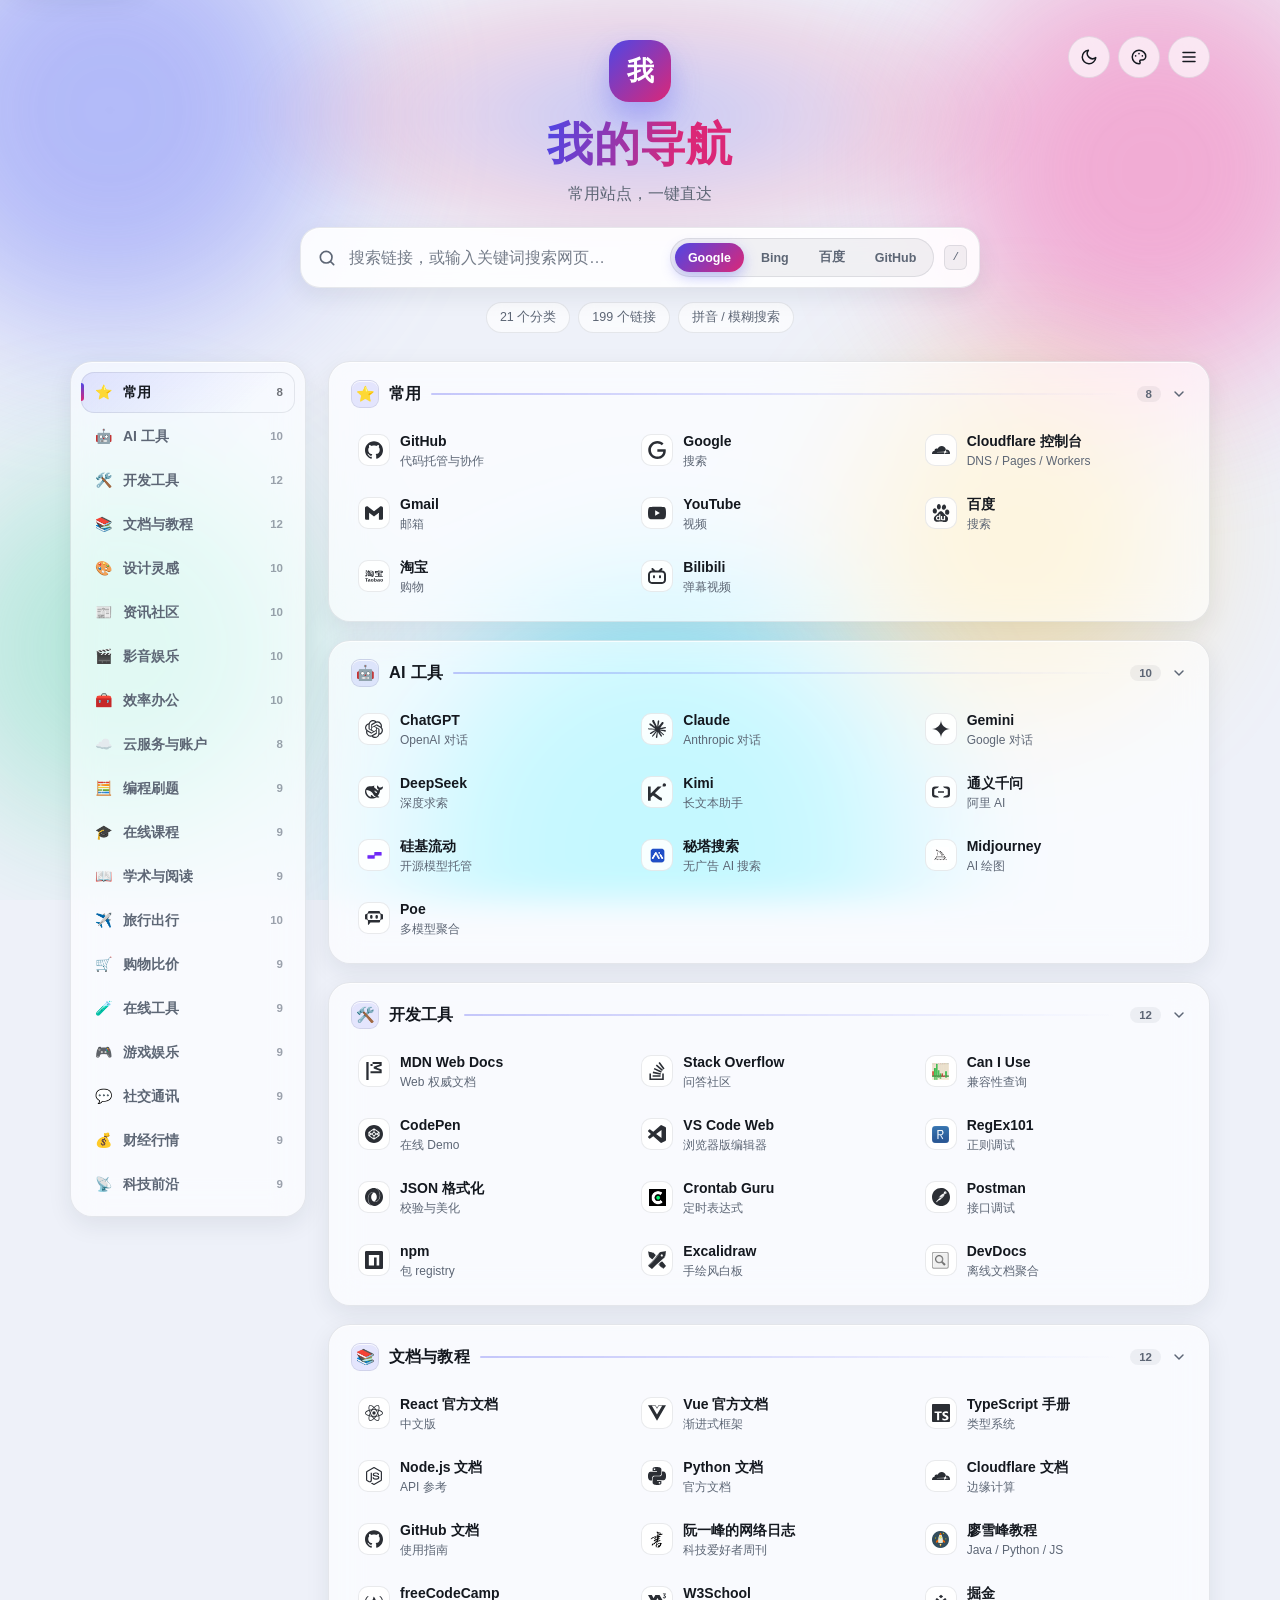
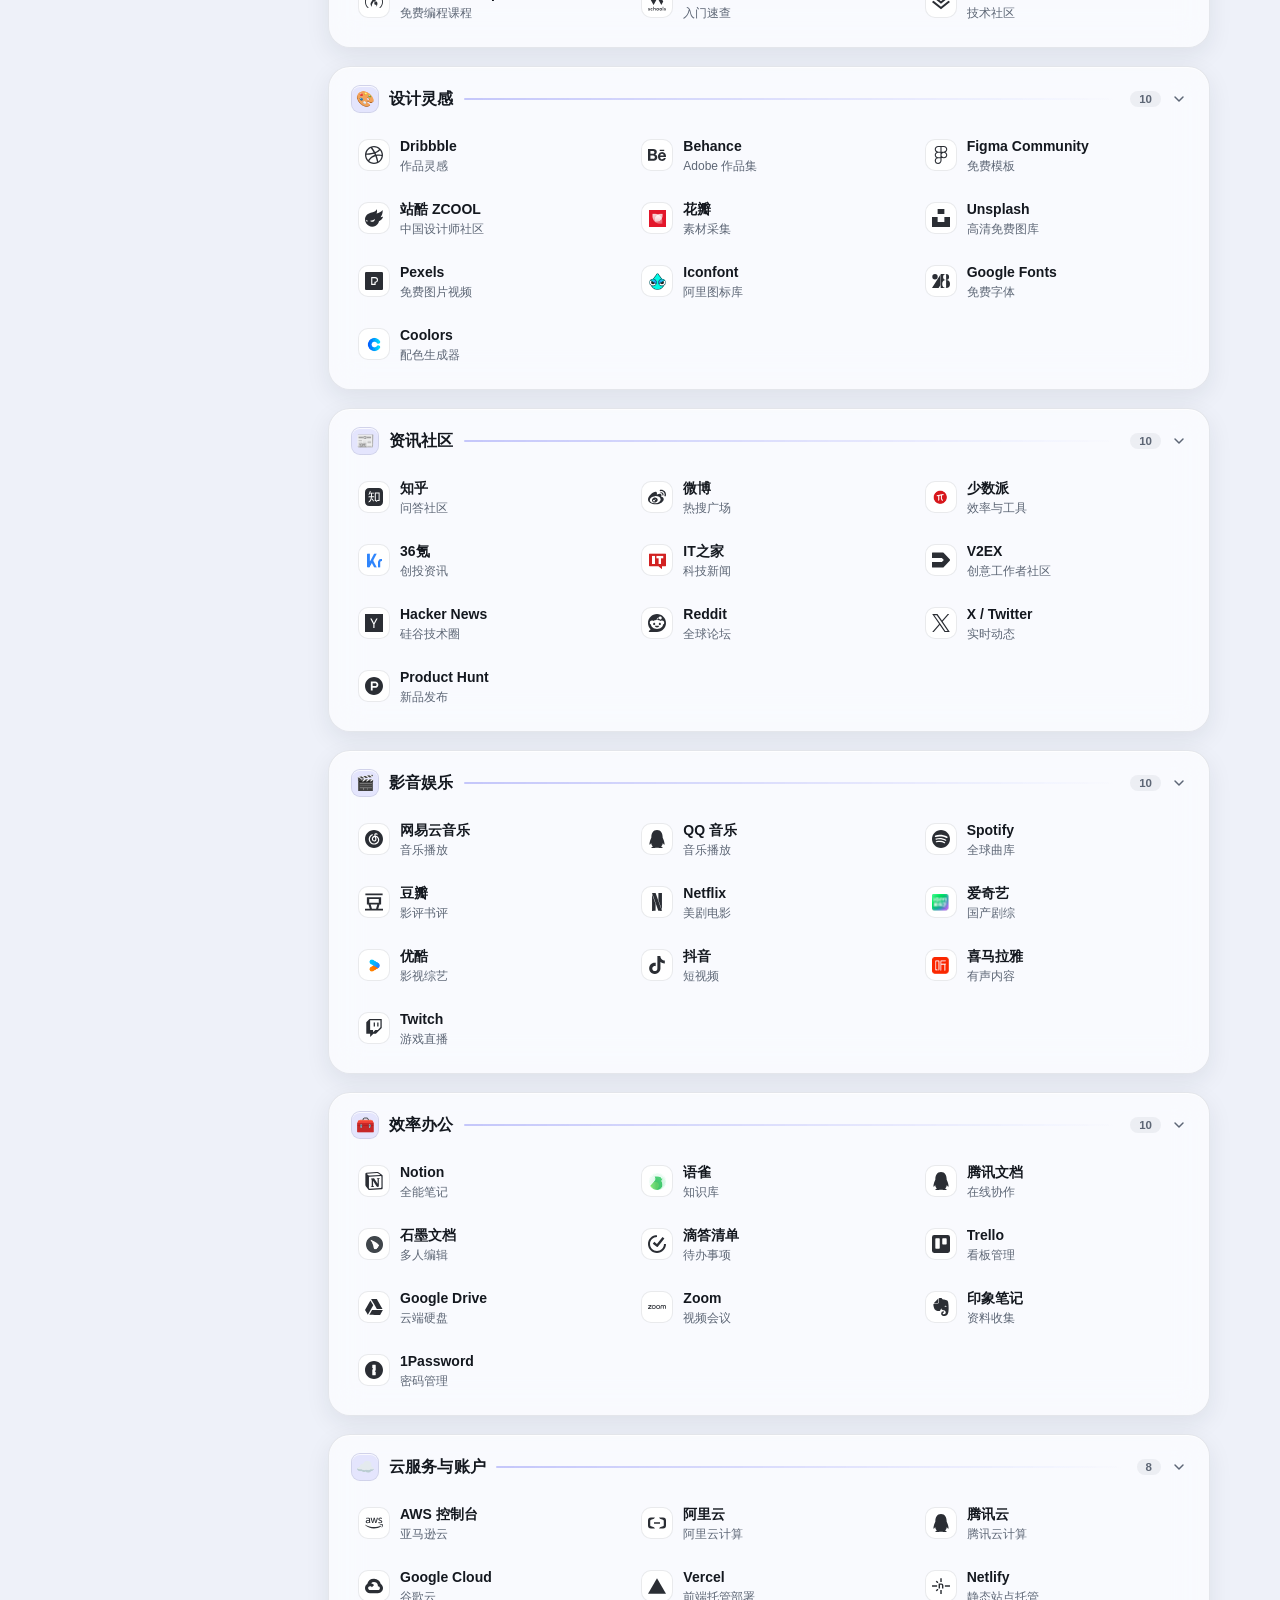
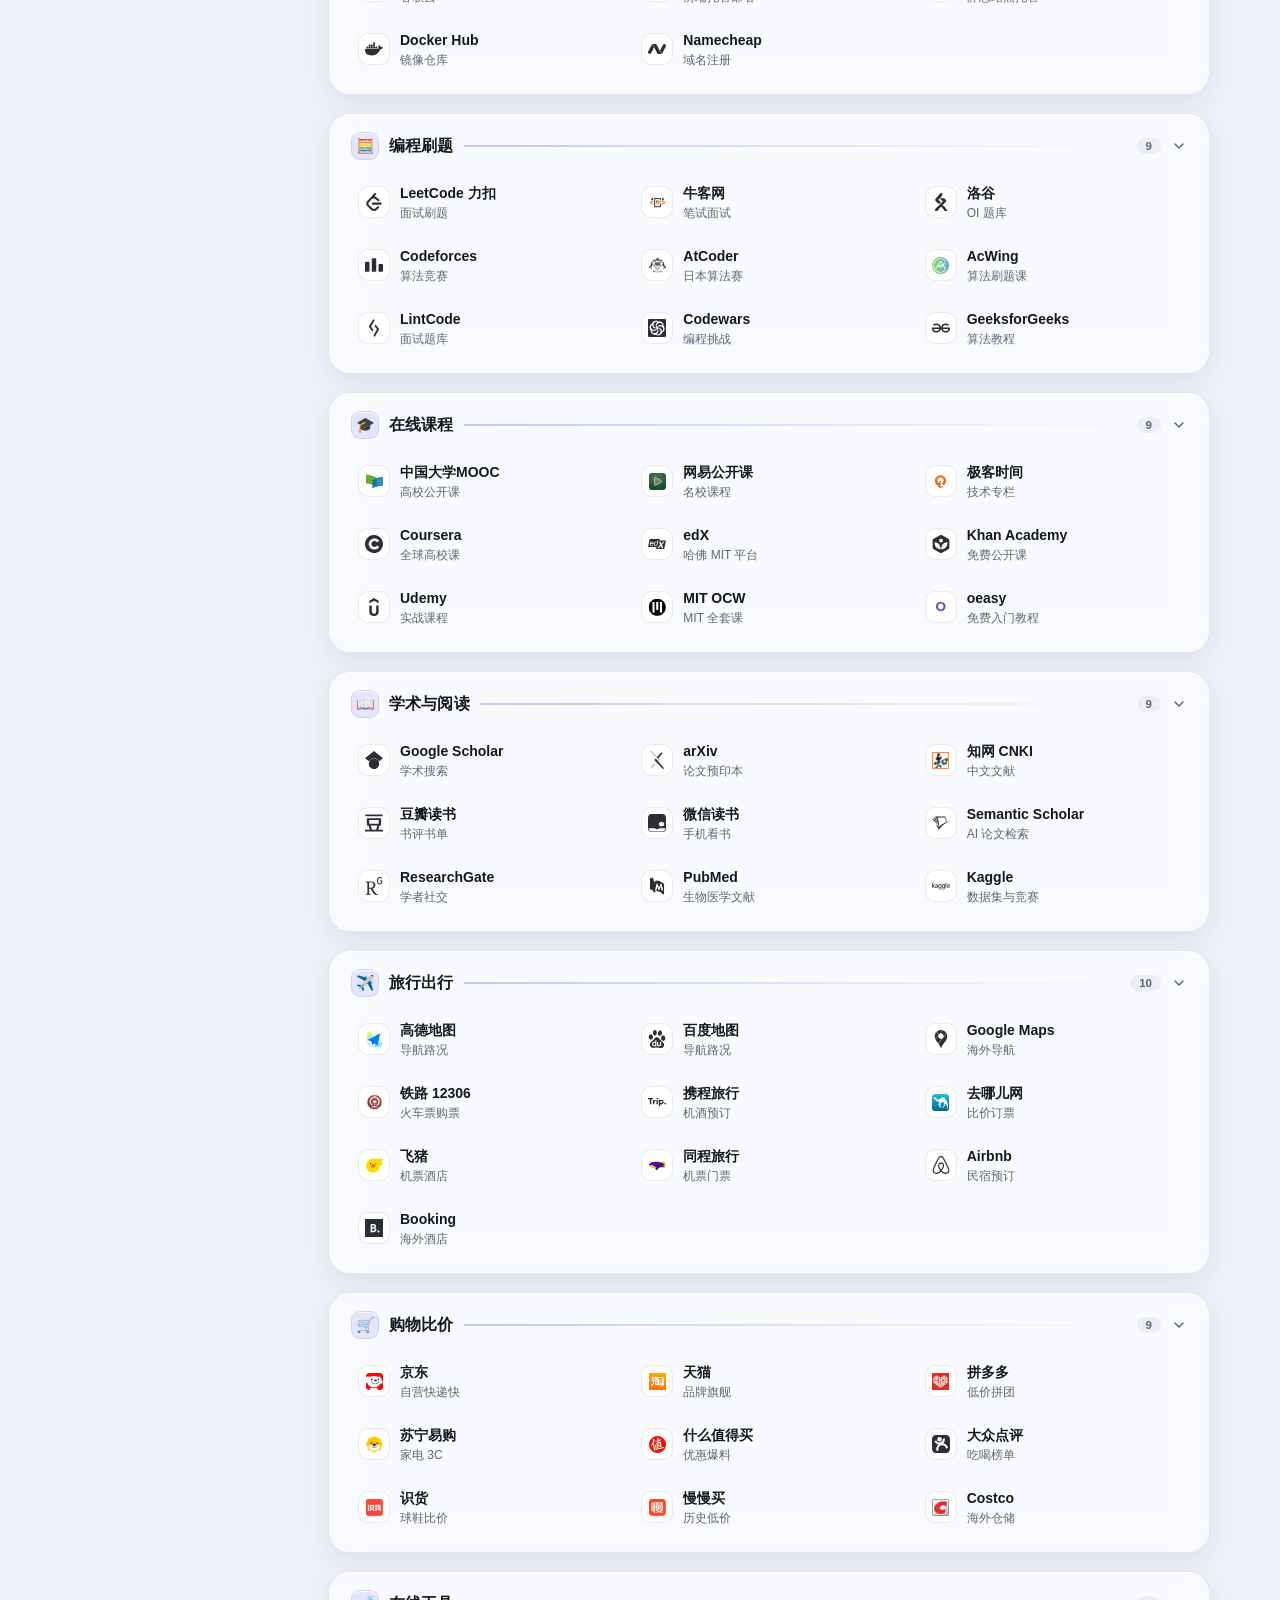
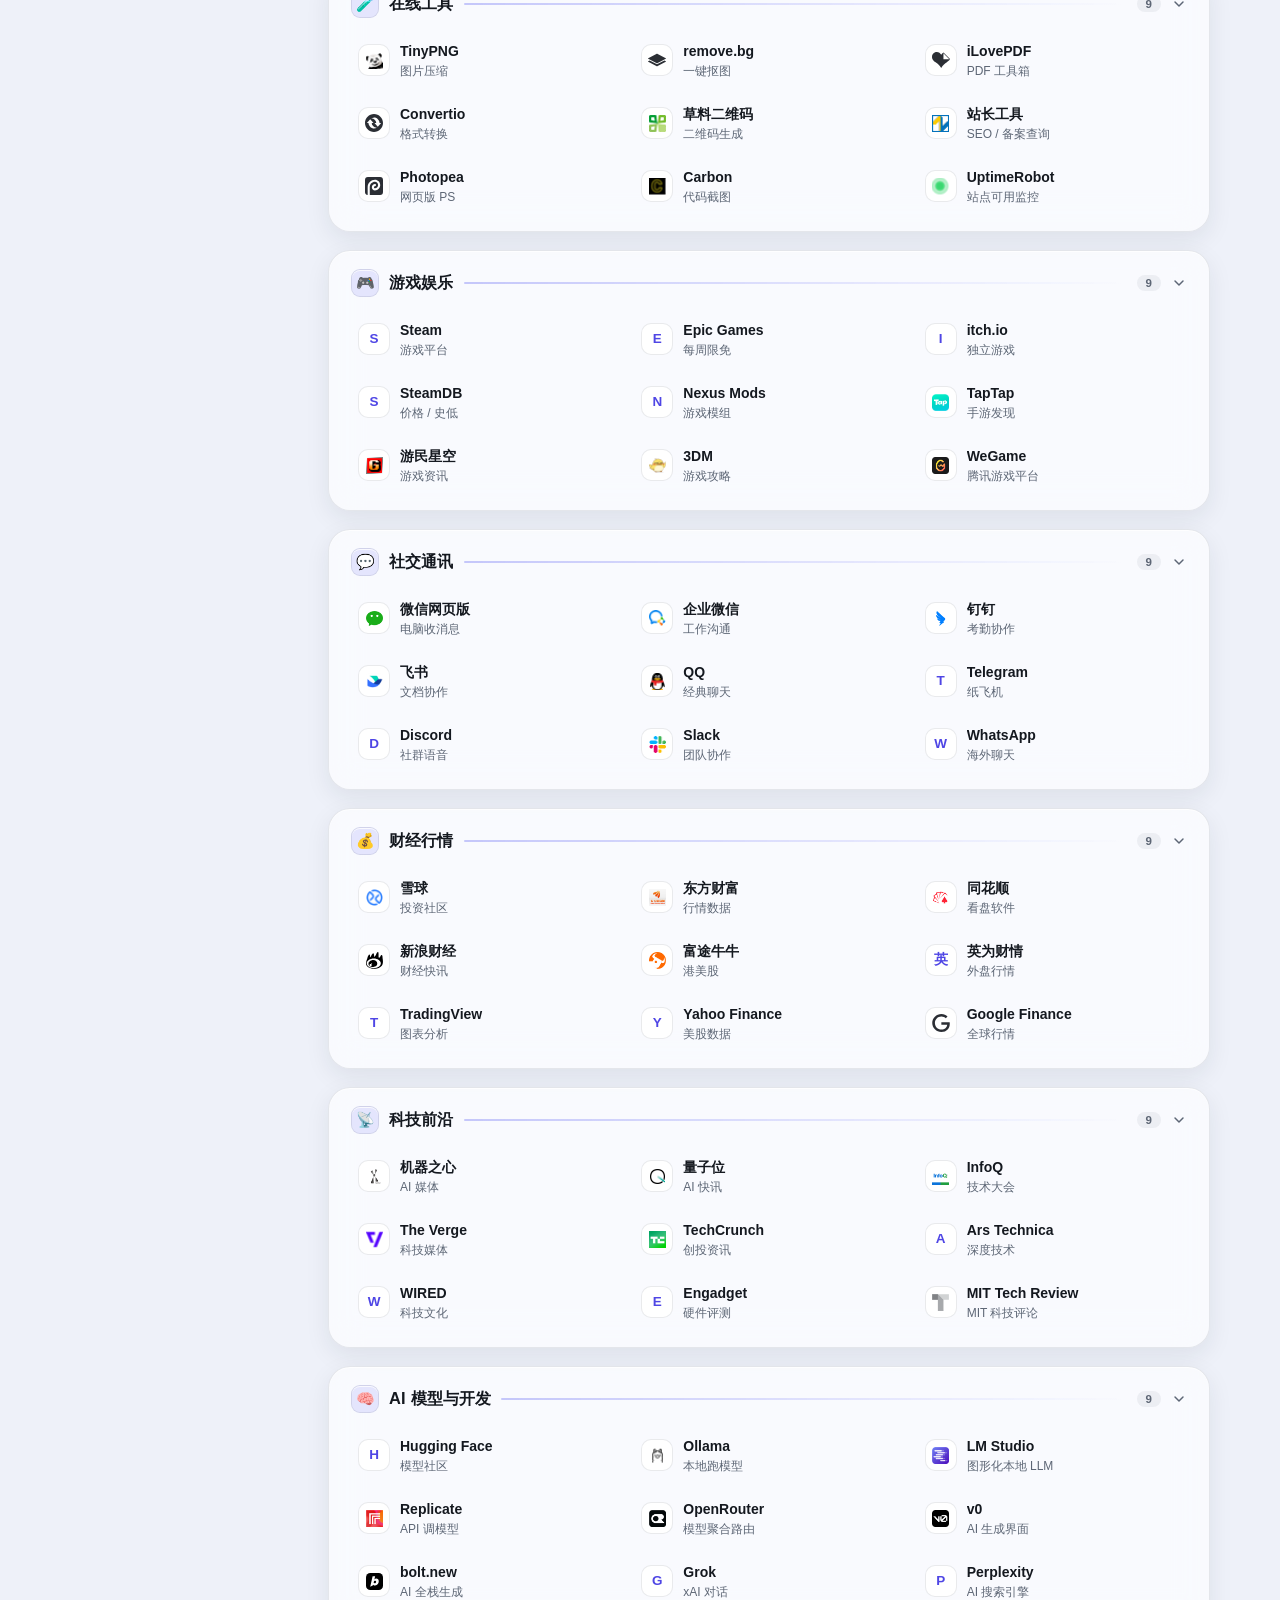
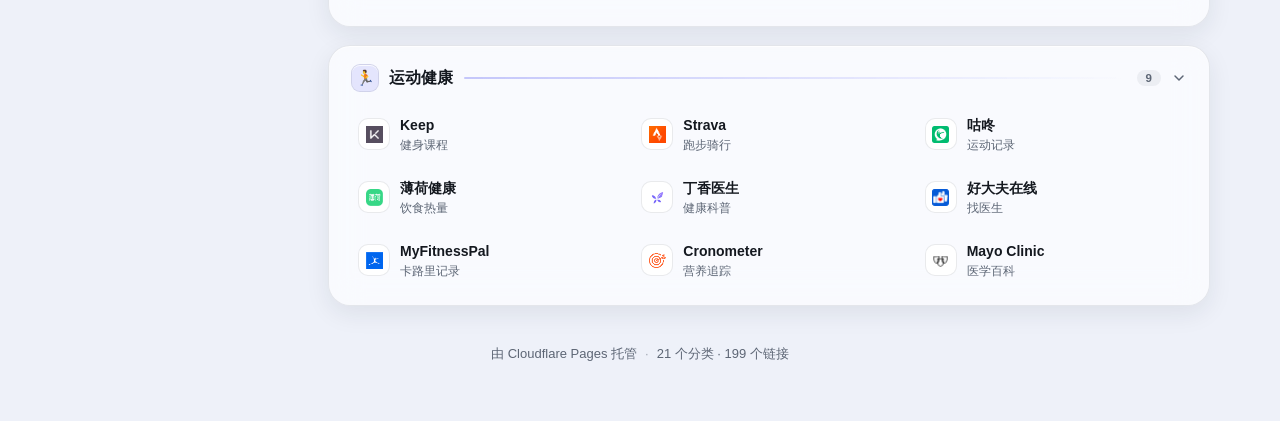
==== index.html @ 3b08b844 "初始版本：个人导航站（纯静态 · Cloudflare Pages 零构建） - 界面：Hero + 吸附侧边栏 + 毛玻璃面板；深浅色 + 5 套配色；网格/列表双视图 - 搜索：拼音首字母 / 模" ====
<!DOCTYPE html>
<html lang="zh-CN">
<head>
  <meta charset="UTF-8">
  <meta name="viewport" content="width=device-width, initial-scale=1">
  <title>我的导航</title>
  <meta name="description" content="个人导航站">
  <meta name="theme-color" content="#0b1020" media="(prefers-color-scheme: dark)">
  <meta name="theme-color" content="#f6f8fc" media="(prefers-color-scheme: light)">
  <meta property="og:type" content="website">
  <meta property="og:title" content="我的导航">
  <meta property="og:description" content="个人导航站 · 常用站点一键直达">
  <link rel="icon" href="data:image/svg+xml,%3Csvg xmlns='http://www.w3.org/2000/svg' viewBox='0 0 64 64'%3E%3Cdefs%3E%3ClinearGradient id='g' x1='0' y1='0' x2='1' y2='1'%3E%3Cstop offset='0' stop-color='%236366f1'/%3E%3Cstop offset='1' stop-color='%23db2777'/%3E%3C/linearGradient%3E%3C/defs%3E%3Crect width='64' height='64' rx='16' fill='url(%23g)'/%3E%3Cpath d='M19 45V19h7l12 16V19h7v26h-7L26 29v16z' fill='%23ffffff'/%3E%3C/svg%3E">
  <!-- PWA：可安装到桌面 / 主屏，离线也能打开 -->
  <link rel="manifest" href="manifest.webmanifest">
  <link rel="apple-touch-icon" href="apple-touch-icon.png">
  <meta name="apple-mobile-web-app-capable" content="yes">
  <meta name="apple-mobile-web-app-title" content="导航">
  <meta name="apple-mobile-web-app-status-bar-style" content="black-translucent">
  <link rel="stylesheet" href="styles.css">
  <script>
    /* 必须在 data.js 之前注册：捕获配置文件的语法 / 运行时错误，避免白屏 */
    window.__CONFIG_ERROR__ = null;
    window.addEventListener(
      "error",
      function (e) {
        try {
          if (window.__APP_READY__ || !e || !e.message) return;
          var target = e.target || {};
          var src = target.src || e.filename || "";
          /* app.js 自己的问题由内部 try/catch 展示；这里只抓配置脚本 */
          if (!/\.js(\?|#|$)/.test(src) || /app\.js/.test(src)) return;
          window.__CONFIG_ERROR__ = {
            file: String(src).split("/").pop(),
            message: e.message || "未知错误",
            line: e.lineno || 0,
            col: e.colno || 0,
          };
        } catch (err) {}
      },
      true
    );
  </script>
</head>
<body>
  <a class="skip-link" href="#content">跳到主要内容</a>
  <div class="blobs" aria-hidden="true">
    <span class="blob blob-1"></span>
    <span class="blob blob-2"></span>
    <span class="blob blob-3"></span>
    <span class="blob blob-4"></span>
    <span class="blob blob-5"></span>
  </div>

  <div class="page">
    <!-- ─────────── Hero ─────────── -->
    <header class="hero">
      <div class="hero-tools">
        <button id="theme-toggle" class="icon-btn" type="button" aria-label="切换深浅色主题" title="切换主题"></button>
        <button id="palette-toggle" class="icon-btn" type="button" aria-label="选择配色" title="配色主题" aria-expanded="false" aria-controls="palette-pop"></button>
        <button id="view-toggle" class="icon-btn" type="button" aria-label="切换网格 / 列表视图" title="切换视图"></button>
        <div class="palette-pop" id="palette-pop" role="group" aria-label="配色选择" hidden></div>
      </div>

      <div class="hero-inner">
        <span class="brand-mark" id="brand-mark">导</span>
        <h1 id="site-name">我的导航</h1>
        <p class="subtitle" id="site-subtitle"></p>

        <div class="search-wrap">
          <form id="search-form" class="search-box" autocomplete="off">
            <svg class="search-icon" viewBox="0 0 24 24" width="20" height="20" aria-hidden="true">
              <circle cx="11" cy="11" r="7" fill="none" stroke="currentColor" stroke-width="2"></circle>
              <path d="M20 20l-3.5-3.5" fill="none" stroke="currentColor" stroke-width="2" stroke-linecap="round"></path>
            </svg>

            <input id="search-input" class="search-input" type="search" placeholder="搜索链接，或输入关键词搜索网页…" aria-label="搜索" role="combobox" aria-expanded="false" aria-controls="suggestions">

            <div class="engines" id="engines" role="tablist" aria-label="搜索引擎"></div>

            <kbd class="kbd" title="按 / 或 Ctrl K 聚焦搜索">/</kbd>
          </form>

          <div class="suggestions" id="suggestions" role="listbox" aria-label="搜索建议" hidden></div>
        </div>

        <p class="search-hint" id="search-hint" role="status" aria-live="polite" hidden></p>

        <div class="stats" id="hero-stats"></div>
      </div>
    </header>

    <!-- ─────────── 主体：侧边栏 + 内容 ─────────── -->
    <div class="layout">
      <aside class="sidebar">
        <nav class="side-nav" id="side-nav" aria-label="分类导航"></nav>
      </aside>

      <main class="content" id="content" tabindex="-1">
        <section class="panel panel-recent" id="panel-recent" hidden>
          <div class="panel-head panel-head-static">
            <span class="cat-emoji">⏱</span>
            <span class="panel-title">常用站点</span>
            <span class="count" id="recent-count">0</span>
            <span class="rule" aria-hidden="true"></span>
          </div>
          <div class="panel-body">
            <div class="link-grid" id="recent-grid"></div>
          </div>
        </section>

        <!-- 分类面板由 app.js 按 data.js 渲染 -->

        <p class="empty" id="empty" hidden></p>
      </main>
    </div>

    <footer class="site-footer">
      <span id="footer-text"></span>
      <span class="dot" aria-hidden="true">·</span>
      <span id="stats"></span>
    </footer>
  </div>

  <button id="to-top" class="to-top" type="button" aria-label="回到顶部" title="回到顶部" hidden>
    <svg viewBox="0 0 24 24" width="18" height="18" fill="none" stroke="currentColor" stroke-width="2.2" stroke-linecap="round" stroke-linejoin="round" aria-hidden="true"><path d="M12 19V5M5 12l7-7 7 7"/></svg>
  </button>

  <script src="data.js"></script>
  <script src="icons.js"></script>
  <script src="icons-img.js"></script>
  <script src="app.js"></script>
</body>
</html>
---- styles.css ----
/* ─────────────── 主题变量 ─────────────── */

:root {
  --bg: #eef1f9;
  --text: #14181f;
  --muted: #5d6675;
  --glass: rgba(255, 255, 255, 0.66);
  --glass-strong: rgba(255, 255, 255, 0.88);
  --border: rgba(20, 27, 45, 0.09);
  --hover: rgba(20, 27, 45, 0.055);
  --chip: rgba(99, 102, 241, 0.14);
  --ring: rgba(99, 102, 241, 0.35);
  --accent: #4f46e5;
  --accent-2: #db2777;
  --shadow: 0 8px 24px rgba(24, 32, 56, 0.08);
  --shadow-hover: 0 16px 36px rgba(24, 32, 56, 0.14);
  --inset-hi: rgba(255, 255, 255, 0.75);
  --blob-opacity: 0.55;
}

html[data-theme="dark"] {
  --bg: #0a0c12;
  --text: #e9edf5;
  --muted: #99a3b3;
  --glass: rgba(24, 28, 38, 0.62);
  --glass-strong: rgba(26, 30, 41, 0.88);
  --border: rgba(255, 255, 255, 0.1);
  --hover: rgba(255, 255, 255, 0.07);
  --chip: rgba(129, 140, 248, 0.22);
  --ring: rgba(129, 140, 248, 0.45);
  --accent: #818cf8;
  --accent-2: #f472b6;
  --shadow: 0 10px 30px rgba(0, 0, 0, 0.45);
  --shadow-hover: 0 18px 42px rgba(0, 0, 0, 0.6);
  --inset-hi: rgba(255, 255, 255, 0.07);
  --blob-opacity: 0.34;
}

/* ─────────────── 配色主题（data-accent） ───────────────
   5 套主色，浅色 / 深色各写一组：
   选择器权重 html[data-accent][data-theme]（0,2,1）高过 html[data-theme]（0,1,1），
   所以深色套必须成对出现，否则会被上面的浅色配色盖掉。 */

html[data-accent="indigo"] {
  --accent: #4f46e5;
  --accent-2: #db2777;
  --chip: rgba(99, 102, 241, 0.14);
  --ring: rgba(99, 102, 241, 0.35);
}
html[data-accent="indigo"][data-theme="dark"] {
  --accent: #818cf8;
  --accent-2: #f472b6;
  --chip: rgba(129, 140, 248, 0.22);
  --ring: rgba(129, 140, 248, 0.45);
}

html[data-accent="emerald"] {
  --accent: #059669;
  --accent-2: #0891b2;
  --chip: rgba(5, 150, 105, 0.14);
  --ring: rgba(5, 150, 105, 0.35);
}
html[data-accent="emerald"][data-theme="dark"] {
  --accent: #34d399;
  --accent-2: #22d3ee;
  --chip: rgba(52, 211, 153, 0.22);
  --ring: rgba(52, 211, 153, 0.45);
}

html[data-accent="amber"] {
  --accent: #d97706;
  --accent-2: #dc2626;
  --chip: rgba(217, 119, 6, 0.15);
  --ring: rgba(217, 119, 6, 0.35);
}
html[data-accent="amber"][data-theme="dark"] {
  --accent: #fbbf24;
  --accent-2: #fb7185;
  --chip: rgba(251, 191, 36, 0.22);
  --ring: rgba(251, 191, 36, 0.45);
}

html[data-accent="rose"] {
  --accent: #e11d48;
  --accent-2: #f97316;
  --chip: rgba(225, 29, 72, 0.13);
  --ring: rgba(225, 29, 72, 0.35);
}
html[data-accent="rose"][data-theme="dark"] {
  --accent: #fb7185;
  --accent-2: #fdba74;
  --chip: rgba(251, 113, 133, 0.22);
  --ring: rgba(251, 113, 133, 0.45);
}

html[data-accent="sky"] {
  --accent: #0284c7;
  --accent-2: #6366f1;
  --chip: rgba(2, 132, 199, 0.14);
  --ring: rgba(2, 132, 199, 0.35);
}
html[data-accent="sky"][data-theme="dark"] {
  --accent: #38bdf8;
  --accent-2: #a5b4fc;
  --chip: rgba(56, 189, 248, 0.22);
  --ring: rgba(56, 189, 248, 0.45);
}

/* ─────────────── 基础 ─────────────── */

* {
  box-sizing: border-box;
}

[hidden] {
  display: none !important;
}

html,
body {
  min-height: 100%;
}

body {
  margin: 0;
  background: var(--bg);
  color: var(--text);
  font-family: -apple-system, BlinkMacSystemFont, "Segoe UI", "PingFang SC",
    "Hiragino Sans GB", "Microsoft YaHei", sans-serif;
  line-height: 1.5;
  -webkit-font-smoothing: antialiased;
}

.blobs {
  position: fixed;
  inset: 0;
  overflow: hidden;
  z-index: -1;
  pointer-events: none;
}

.blob {
  position: absolute;
  border-radius: 50%;
  filter: blur(76px);
  opacity: var(--blob-opacity);
  animation: float 26s ease-in-out infinite;
  will-change: transform;
}

.blob-1 {
  width: 440px;
  height: 440px;
  left: -110px;
  top: -110px;
  background: #818cf8;
}

.blob-2 {
  width: 420px;
  height: 420px;
  right: -80px;
  top: -40px;
  background: #f472b6;
  animation-delay: -7s;
}

.blob-3 {
  width: 500px;
  height: 500px;
  left: 32%;
  bottom: -200px;
  background: #22d3ee;
  animation-delay: -13s;
}

.blob-4 {
  width: 320px;
  height: 320px;
  right: 8%;
  top: 42%;
  background: #fbbf24;
  opacity: calc(var(--blob-opacity) * 0.6);
  animation-delay: -18s;
}

.blob-5 {
  width: 360px;
  height: 360px;
  left: -60px;
  bottom: 8%;
  background: #34d399;
  opacity: calc(var(--blob-opacity) * 0.55);
  animation-delay: -22s;
}

@keyframes float {
  0%,
  100% {
    transform: translate3d(0, 0, 0) scale(1);
  }
  33% {
    transform: translate3d(48px, -36px, 0) scale(1.09);
  }
  66% {
    transform: translate3d(-36px, 30px, 0) scale(0.94);
  }
}

.page {
  max-width: 1180px;
  margin: 0 auto;
  padding: 36px 20px 58px;
}

/* ─────────────── Hero ─────────────── */

.hero {
  position: relative;
  padding: 4px 0 6px;
  margin-bottom: 22px;
}

.hero::before {
  content: "";
  position: absolute;
  left: 50%;
  top: -70px;
  transform: translateX(-50%);
  width: min(780px, 92%);
  height: 300px;
  background: radial-gradient(
    ellipse at center,
    rgba(99, 102, 241, 0.28),
    rgba(219, 39, 119, 0.12) 45%,
    transparent 72%
  );
  filter: blur(14px);
  z-index: -1;
  pointer-events: none;
}

/* 右上角工具组：深浅色 / 配色 / 视图 */
.hero-tools {
  position: absolute;
  top: 0;
  right: 0;
  z-index: 3;
  display: flex;
  align-items: center;
  gap: 8px;
}

/* 配色选择弹层 */
.palette-pop {
  position: absolute;
  top: 50px;
  right: 0;
  display: flex;
  gap: 9px;
  padding: 11px 13px;
  border-radius: 15px;
  border: 1px solid var(--border);
  background: var(--glass-strong);
  backdrop-filter: blur(16px);
  -webkit-backdrop-filter: blur(16px);
  box-shadow: var(--shadow-hover);
}

.swatch {
  width: 26px;
  height: 26px;
  padding: 0;
  border-radius: 50%;
  border: 2px solid transparent;
  cursor: pointer;
  transition: transform 0.15s ease, box-shadow 0.15s ease;
}

.swatch:hover {
  transform: scale(1.14);
}

.swatch:focus-visible {
  outline: none;
  box-shadow: 0 0 0 3px var(--ring);
}

.swatch.is-active {
  border-color: var(--text);
  transform: scale(1.12);
}

.hero-inner {
  display: flex;
  flex-direction: column;
  align-items: center;
  text-align: center;
  gap: 10px;
}

.brand-mark {
  width: 62px;
  height: 62px;
  display: grid;
  place-items: center;
  border-radius: 20px;
  background: linear-gradient(135deg, var(--accent), var(--accent-2));
  color: #fff;
  font-size: 1.7rem;
  font-weight: 700;
  box-shadow: 0 14px 30px rgba(99, 102, 241, 0.42);
}

#site-name {
  margin: 6px 0 0;
  font-size: clamp(2.1rem, 5vw, 2.85rem);
  font-weight: 800;
  letter-spacing: 0.01em;
  line-height: 1.2;
  background: linear-gradient(100deg, var(--accent), var(--accent-2) 72%);
  -webkit-background-clip: text;
  background-clip: text;
  color: transparent;
}

.subtitle {
  margin: -2px 0 12px;
  color: var(--muted);
  font-size: 1.02rem;
}

.icon-btn {
  width: 42px;
  height: 42px;
  display: grid;
  place-items: center;
  border-radius: 50%;
  border: 1px solid var(--border);
  background: var(--glass);
  backdrop-filter: blur(14px);
  -webkit-backdrop-filter: blur(14px);
  color: var(--text);
  cursor: pointer;
  transition: transform 0.16s ease, box-shadow 0.16s ease;
}

.icon-btn:hover {
  transform: translateY(-2px) rotate(-12deg);
  box-shadow: var(--shadow);
}

.icon-btn:focus-visible {
  outline: none;
  box-shadow: 0 0 0 3px var(--ring);
}

/* ─────────────── 搜索框 ─────────────── */

.search-wrap {
  position: relative;
  z-index: 30;
  width: min(680px, 100%);
}

.search-box {
  width: 100%;
  display: flex;
  align-items: center;
  gap: 10px;
  padding: 10px 12px 10px 16px;
  border-radius: 20px;
  background: var(--glass-strong);
  backdrop-filter: blur(18px) saturate(160%);
  -webkit-backdrop-filter: blur(18px) saturate(160%);
  border: 1px solid var(--border);
  box-shadow: var(--shadow), inset 0 1px 0 var(--inset-hi);
  transition: box-shadow 0.18s ease, border-color 0.18s ease, transform 0.18s ease;
}

.search-box:focus-within {
  border-color: transparent;
  box-shadow: 0 0 0 3px var(--ring), var(--shadow-hover), inset 0 1px 0 var(--inset-hi);
  transform: translateY(-1px);
}

.search-icon {
  flex: 0 0 auto;
  color: var(--muted);
}

.search-input {
  flex: 1 1 auto;
  min-width: 60px;
  border: none;
  outline: none;
  background: transparent;
  color: var(--text);
  font-size: 16px;
  font-family: inherit;
}

.search-input::placeholder {
  color: var(--muted);
  opacity: 0.85;
}

.search-input::-webkit-search-cancel-button {
  -webkit-appearance: none;
}

.engines {
  display: flex;
  gap: 4px;
  padding: 4px;
  border-radius: 999px;
  background: var(--hover);
  border: 1px solid var(--border);
  flex: 0 0 auto;
}

.engine {
  border: none;
  background: transparent;
  color: var(--muted);
  font-size: 12.5px;
  font-family: inherit;
  font-weight: 600;
  padding: 6px 13px;
  border-radius: 999px;
  cursor: pointer;
  transition: color 0.15s ease, background 0.15s ease, box-shadow 0.15s ease;
}

.engine:hover {
  color: var(--text);
}

.engine.is-active {
  background: linear-gradient(135deg, var(--accent), var(--accent-2));
  color: #fff;
  box-shadow: 0 5px 14px rgba(99, 102, 241, 0.4);
}

.engine:focus-visible {
  outline: none;
  box-shadow: 0 0 0 2px var(--ring);
}

.kbd {
  font-family: ui-monospace, SFMono-Regular, Menlo, Consolas, monospace;
  font-size: 11px;
  padding: 3px 7px;
  border-radius: 6px;
  background: var(--hover);
  border: 1px solid var(--border);
  color: var(--muted);
}

.search-hint {
  margin: 4px 0 0;
  font-size: 13.5px;
  color: var(--muted);
}

.hint-engine {
  border: none;
  cursor: pointer;
  font-family: inherit;
  font-size: 13px;
  font-weight: 600;
  color: var(--accent);
  background: var(--chip);
  padding: 3px 12px;
  border-radius: 999px;
  text-decoration: none;
  transition: transform 0.15s ease;
}

.hint-engine:hover {
  transform: translateY(-1px);
}

.stats {
  display: flex;
  flex-wrap: wrap;
  justify-content: center;
  gap: 8px;
  margin-top: 4px;
}

.stat-chip {
  font-size: 12.5px;
  color: var(--muted);
  background: var(--glass);
  border: 1px solid var(--border);
  backdrop-filter: blur(10px);
  -webkit-backdrop-filter: blur(10px);
  padding: 5px 13px;
  border-radius: 999px;
}

/* ─────────────── 布局：侧边栏 + 内容 ─────────────── */

.layout {
  display: grid;
  grid-template-columns: 236px minmax(0, 1fr);
  gap: 22px;
  align-items: start;
}

.sidebar {
  position: sticky;
  top: 22px;
  max-height: calc(100vh - 44px);
  overflow-y: auto;
  overscroll-behavior: contain;
  scrollbar-width: none;
  padding: 10px;
  border-radius: 22px;
  background: var(--glass);
  backdrop-filter: blur(16px) saturate(150%);
  -webkit-backdrop-filter: blur(16px) saturate(150%);
  border: 1px solid var(--border);
  box-shadow: var(--shadow), inset 0 1px 0 var(--inset-hi);
}

.sidebar::-webkit-scrollbar {
  display: none;
}

.side-nav {
  display: flex;
  flex-direction: column;
  gap: 3px;
}

.side-item {
  position: relative;
  display: flex;
  align-items: center;
  gap: 10px;
  padding: 10px 12px;
  border-radius: 13px;
  text-decoration: none;
  color: var(--muted);
  font-size: 14px;
  font-weight: 600;
  transition: background 0.15s ease, color 0.15s ease;
}

.side-item:hover {
  background: var(--hover);
  color: var(--text);
}

.side-item.is-active {
  color: var(--text);
  background: linear-gradient(135deg, var(--chip), transparent 80%);
  box-shadow: inset 0 0 0 1px var(--border);
}

.side-item.is-active::before {
  content: "";
  position: absolute;
  left: 0;
  top: 50%;
  transform: translateY(-50%);
  width: 3px;
  height: 18px;
  border-radius: 0 3px 3px 0;
  background: linear-gradient(180deg, var(--accent), var(--accent-2));
}

.side-item.is-dimmed {
  opacity: 0.35;
}

.side-emoji {
  flex: 0 0 auto;
  width: 20px;
  text-align: center;
  font-size: 14px;
}

.side-name {
  flex: 1 1 auto;
  min-width: 0;
  white-space: nowrap;
  overflow: hidden;
  text-overflow: ellipsis;
}

.side-count {
  flex: 0 0 auto;
  font-size: 11.5px;
  font-weight: 600;
  opacity: 0.6;
}

.content {
  display: flex;
  flex-direction: column;
  gap: 18px;
  min-width: 0;
}

/* ─────────────── 分类面板 ─────────────── */

.panel {
  scroll-margin-top: 24px;
  padding: 16px 18px 16px;
  border-radius: 22px;
  background: var(--glass);
  backdrop-filter: blur(16px) saturate(150%);
  -webkit-backdrop-filter: blur(16px) saturate(150%);
  border: 1px solid var(--border);
  box-shadow: var(--shadow), inset 0 1px 0 var(--inset-hi);
  transition: box-shadow 0.18s ease;
}

.panel:hover {
  box-shadow: var(--shadow-hover), inset 0 1px 0 var(--inset-hi);
}

.panel {
  scroll-margin-top: 24px;
  animation: panel-in 0.42s cubic-bezier(0.22, 1, 0.36, 1) both;
}

@keyframes panel-in {
  from {
    opacity: 0;
    transform: translateY(10px);
  }
  to {
    opacity: 1;
    transform: none;
  }
}

/* 位图图标颜色不可控（很多是黑底/黑 logo）：深色主题下垫一层浅底，保证看得见 */
html[data-theme="dark"] .fav.has-img {
  background: rgba(255, 255, 255, 0.93);
  border-color: rgba(255, 255, 255, 0.14);
}

/* ─────────────── 无障碍：跳到内容 ─────────────── */

.skip-link {
  position: fixed;
  top: -70px;
  left: 16px;
  z-index: 60;
  padding: 11px 18px;
  border-radius: 13px;
  background: linear-gradient(135deg, var(--accent), var(--accent-2));
  color: #fff;
  font-size: 14px;
  font-weight: 700;
  text-decoration: none;
  box-shadow: var(--shadow-hover);
  transition: top 0.18s ease;
}

.skip-link:focus {
  top: 14px;
}

/* ─────────────── 回到顶部 ─────────────── */

.to-top {
  position: fixed;
  right: 18px;
  bottom: 18px;
  z-index: 40;
  width: 42px;
  height: 42px;
  display: grid;
  place-items: center;
  border-radius: 14px;
  border: 1px solid var(--border);
  background: var(--glass-strong);
  backdrop-filter: blur(16px) saturate(160%);
  -webkit-backdrop-filter: blur(16px) saturate(160%);
  color: var(--text);
  cursor: pointer;
  box-shadow: var(--shadow), inset 0 1px 0 var(--inset-hi);
  transition: transform 0.16s ease, box-shadow 0.16s ease;
  animation: to-top-in 0.2s ease;
}

.to-top:hover {
  transform: translateY(-3px);
  box-shadow: var(--shadow-hover), inset 0 1px 0 var(--inset-hi);
}

.to-top:focus-visible {
  outline: none;
  box-shadow: 0 0 0 3px var(--ring);
}

@keyframes to-top-in {
  from {
    opacity: 0;
    transform: translateY(8px);
  }
  to {
    opacity: 1;
    transform: none;
  }
}

.panel.is-hidden {
  display: none;
}

.panel-head {
  display: flex;
  align-items: center;
  gap: 10px;
  width: 100%;
  padding: 2px 4px 14px;
  border: none;
  background: none;
  color: var(--text);
  font-family: inherit;
  text-align: left;
  border-radius: 10px;
  cursor: pointer;
}

.panel-head:focus-visible {
  outline: none;
  box-shadow: 0 0 0 3px var(--ring);
}

.panel-head-static {
  cursor: default;
}

.cat-emoji {
  display: grid;
  place-items: center;
  width: 28px;
  height: 28px;
  flex: 0 0 auto;
  font-size: 15px;
  line-height: 1;
  border-radius: 9px;
  background: var(--chip);
  border: 1px solid var(--border);
  box-shadow: inset 0 1px 0 var(--inset-hi);
}

.panel-title {
  flex: 0 1 auto;
  min-width: 0;
  font-size: 1.03rem;
  font-weight: 800;
  letter-spacing: 0.01em;
  white-space: nowrap;
  overflow: hidden;
  text-overflow: ellipsis;
}

.rule {
  flex: 1 1 auto;
  height: 2px;
  min-width: 16px;
  border-radius: 2px;
  background: linear-gradient(90deg, var(--ring), transparent);
}

.count {
  flex: 0 0 auto;
  font-size: 11.5px;
  font-weight: 600;
  color: var(--muted);
  background: var(--hover);
  padding: 2px 9px;
  border-radius: 999px;
}

.chevron {
  flex: 0 0 auto;
  color: var(--muted);
  transform: rotate(90deg);
  transition: transform 0.2s ease;
}

.is-collapsed .chevron {
  transform: rotate(0deg);
}

.panel.is-collapsed .panel-body {
  display: none;
}

/* 搜索时强制展开，让结果可见 */
.content.is-searching .panel.is-collapsed .panel-body {
  display: block;
}

/* ─────────────── 链接块 ─────────────── */

.link-grid {
  display: grid;
  grid-template-columns: repeat(auto-fill, minmax(220px, 1fr));
  gap: 6px;
}

.pill {
  display: flex;
  align-items: center;
  gap: 10px;
  padding: 8px 10px;
  border-radius: 14px;
  border: 1px solid transparent;
  text-decoration: none;
  color: inherit;
  transition: background 0.15s ease, border-color 0.15s ease, transform 0.15s ease;
}

.pill:hover,
.pill:focus-visible {
  background: var(--hover);
  border-color: var(--border);
  transform: translateY(-2px);
  outline: none;
}

.pill.is-hidden {
  display: none;
}

.fav {
  position: relative;
  flex: 0 0 auto;
  width: 32px;
  height: 32px;
  display: grid;
  place-items: center;
  border-radius: 10px;
  background: var(--glass-strong);
  border: 1px solid var(--border);
  overflow: hidden;
}

.fav-img {
  position: absolute;
  inset: 0;
  margin: auto;
  width: 17px;
  height: 17px;
  object-fit: contain;
  opacity: 0;
  transition: opacity 0.25s ease;
}

.fav.has-img .fav-img {
  opacity: 1;
}

/* 位图图标载入后隐藏首字母，避免字母从图标四周露出来 */
.fav.has-img .fav-letter {
  opacity: 0;
}

.fav-letter {
  font-size: 13.5px;
  font-weight: 700;
  color: var(--accent);
}

/* 本地图标（SVG 内联）：零请求，跟随主题变色 */
.fav-svg {
  position: absolute;
  inset: 0;
  display: grid;
  place-items: center;
  opacity: 0;
  transition: opacity 0.25s ease;
}

.fav.has-svg .fav-svg {
  opacity: 1;
}

.fav.has-svg .fav-letter {
  opacity: 0;
}

.fav-svg svg {
  display: block;
  width: 18px;
  height: 18px;
  fill: currentColor;
  color: var(--text);
  opacity: 0.9;
}

.pill-body {
  display: flex;
  flex-direction: column;
  min-width: 0;
  flex: 1 1 auto;
}

.pill-name {
  font-size: 14px;
  font-weight: 600;
  white-space: nowrap;
  overflow: hidden;
  text-overflow: ellipsis;
}

.pill-desc {
  font-size: 12px;
  color: var(--muted);
  white-space: nowrap;
  overflow: hidden;
  text-overflow: ellipsis;
}

.pill-arrow {
  flex: 0 0 auto;
  font-size: 13px;
  color: var(--muted);
  opacity: 0;
  transform: translateX(-5px);
  transition: opacity 0.15s ease, transform 0.15s ease;
}

.pill:hover .pill-arrow,
.pill:focus-visible .pill-arrow {
  opacity: 1;
  transform: translateX(0);
}

/* ─────────────── 列表视图（html[data-view="list"]） ───────────────
   单列大行，描述与跳转箭头常驻，方便快速扫读长链接 */

html[data-view="list"] .link-grid {
  grid-template-columns: 1fr;
  gap: 5px;
}

html[data-view="list"] .pill {
  padding: 10px 12px;
  border-radius: 13px;
  background: var(--glass);
  border-color: var(--border);
}

html[data-view="list"] .pill:hover,
html[data-view="list"] .pill:focus-visible {
  background: var(--hover);
}

html[data-view="list"] .pill-arrow {
  opacity: 0.75;
  transform: none;
}

/* ─────────────── 拖拽排序 ─────────────── */

.pill.is-dragging,
.panel.is-dragging {
  opacity: 0.38;
}

.pill.is-drop-target,
.panel.is-drop-target {
  border-color: var(--accent);
  background: var(--chip);
  outline: 2px dashed var(--accent);
  outline-offset: 2px;
}

/* 分类标题栏 = 拖拽把手（鼠标按住拖动即可换分类顺序；
   不设 touch-action，手机上标题栏仍是正常的滚动起点） */
.panel-head {
  cursor: grab;
}

.panel-head:active {
  cursor: grabbing;
}

/* 拖拽排序提示条（首次拖动时出现） */
.sort-tip {
  display: none;
  align-items: center;
  gap: 8px;
  margin-top: 6px;
  font-size: 12.5px;
  color: var(--muted);
  background: var(--hover);
  border: 1px dashed var(--border);
  border-radius: 11px;
  padding: 7px 11px;
}

.sort-tip.is-on {
  display: flex;
}

.sort-tip button {
  margin-left: auto;
  border: 1px solid var(--border);
  background: var(--glass);
  color: var(--muted);
  border-radius: 999px;
  font-size: 12px;
  padding: 3px 11px;
  cursor: pointer;
}

.sort-tip button:hover {
  color: var(--accent);
  border-color: var(--accent);
}

/* ─────────────── 搜索建议下拉 ─────────────── */

.suggestions {
  position: absolute;
  top: calc(100% + 8px);
  left: 0;
  right: 0;
  max-height: min(60vh, 400px);
  overflow-y: auto;
  overscroll-behavior: contain;
  padding: 6px;
  border-radius: 18px;
  background: var(--glass-strong);
  backdrop-filter: blur(22px) saturate(170%);
  -webkit-backdrop-filter: blur(22px) saturate(170%);
  border: 1px solid var(--border);
  box-shadow: var(--shadow-hover), inset 0 1px 0 var(--inset-hi);
  text-align: left;
  animation: sug-in 0.14s ease;
}

@keyframes sug-in {
  from {
    opacity: 0;
    transform: translateY(-6px) scale(0.99);
  }
  to {
    opacity: 1;
    transform: none;
  }
}

.suggestion {
  display: flex;
  align-items: center;
  gap: 10px;
  padding: 7px 9px;
  border-radius: 13px;
  border: 1px solid transparent;
  cursor: pointer;
  user-select: none;
  transition: background 0.12s ease, border-color 0.12s ease;
}

.suggestion.is-active {
  background: var(--hover);
  border-color: var(--border);
}

.suggestion-body {
  display: flex;
  flex-direction: column;
  min-width: 0;
  flex: 1 1 auto;
}

.suggestion-name {
  font-size: 14px;
  font-weight: 600;
  color: var(--text);
  white-space: nowrap;
  overflow: hidden;
  text-overflow: ellipsis;
}

.suggestion-desc {
  font-size: 12px;
  color: var(--muted);
  white-space: nowrap;
  overflow: hidden;
  text-overflow: ellipsis;
}

.suggestion-cat {
  flex: 0 0 auto;
  font-size: 11px;
  color: var(--muted);
  background: var(--hover);
  border: 1px solid var(--border);
  padding: 2px 8px;
  border-radius: 999px;
  max-width: 40%;
  white-space: nowrap;
  overflow: hidden;
  text-overflow: ellipsis;
}

.suggestion-glyph {
  flex: 0 0 auto;
  width: 32px;
  text-align: center;
  font-size: 15px;
}

.suggestion-action {
  margin-top: 5px;
  padding-top: 9px;
  border-top: 1px dashed var(--border);
  border-radius: 0 0 13px 13px;
}

.suggestion-action .suggestion-name {
  color: var(--accent);
}

/* 搜索命中的字符高亮 */
mark {
  background: linear-gradient(135deg, rgba(99, 102, 241, 0.32), rgba(219, 39, 119, 0.26));
  color: inherit;
  border-radius: 4px;
  padding: 0 2px;
  box-shadow: 0 0 0 1px rgba(99, 102, 241, 0.2);
}

/* ─────────────── 配置错误 / 警告面板 ─────────────── */

.panel-msg.is-error {
  border-color: rgba(244, 63, 94, 0.4);
  background: linear-gradient(160deg, rgba(244, 63, 94, 0.12), var(--glass));
}

.panel-msg.is-warn {
  border-color: rgba(245, 158, 11, 0.4);
  background: linear-gradient(160deg, rgba(245, 158, 11, 0.12), var(--glass));
}

.msg-detail {
  margin: 0;
  padding: 12px 14px;
  border-radius: 12px;
  background: var(--hover);
  border: 1px solid var(--border);
  font-family: ui-monospace, SFMono-Regular, Menlo, Consolas, monospace;
  font-size: 12.5px;
  line-height: 1.7;
  color: var(--text);
  white-space: pre-wrap;
  overflow-wrap: anywhere;
  max-height: 46vh;
  overflow: auto;
}

.msg-tip {
  margin: 12px 0 0;
  font-size: 13px;
  color: var(--muted);
}

/* ─────────────── 空状态与页脚 ─────────────── */

.empty {
  margin: 40px 0;
  padding: 28px;
  text-align: center;
  color: var(--muted);
  font-size: 14.5px;
  background: var(--glass);
  border: 1px dashed var(--border);
  border-radius: 20px;
}

.site-footer {
  display: flex;
  flex-wrap: wrap;
  align-items: center;
  justify-content: center;
  gap: 8px;
  margin-top: 38px;
  color: var(--muted);
  font-size: 13px;
}

.site-footer .dot {
  opacity: 0.5;
}

/* ─────────────── 响应式 ─────────────── */

@media (max-width: 1000px) {
  .page {
    padding-top: 26px;
  }

  .layout {
    grid-template-columns: minmax(0, 1fr);
    gap: 16px;
  }

  .sidebar {
    position: sticky;
    top: 8px;
    z-index: 20;
    padding: 8px;
    border-radius: 16px;
    backdrop-filter: blur(20px) saturate(160%);
    -webkit-backdrop-filter: blur(20px) saturate(160%);
  }

  .side-nav {
    flex-direction: row;
    gap: 6px;
    overflow-x: auto;
    scrollbar-width: none;
    -webkit-overflow-scrolling: touch;
  }

  .side-nav::-webkit-scrollbar {
    display: none;
  }

  .side-item {
    flex: 0 0 auto;
    white-space: nowrap;
    padding: 8px 13px;
    border-radius: 999px;
  }

  .side-item.is-active::before {
    display: none;
  }

  .side-count {
    display: none;
  }

  .panel {
    scroll-margin-top: 76px;
  }
}

@media (max-width: 640px) {
  .page {
    padding: 22px 14px calc(46px + env(safe-area-inset-bottom, 0px));
  }

  /* 性能：小屏统一减弱模糊层数，避免大量 backdrop-filter 掉帧耗电 */
  .panel,
  .sidebar,
  .search-box,
  .suggestions,
  .to-top {
    backdrop-filter: blur(8px) saturate(135%);
    -webkit-backdrop-filter: blur(8px) saturate(135%);
  }

  .panel {
    animation: none;
  }

  .to-top {
    right: 12px;
    bottom: 12px;
    width: 38px;
    height: 38px;
  }

  .brand-mark {
    width: 54px;
    height: 54px;
    border-radius: 17px;
    font-size: 1.4rem;
  }

  .subtitle {
    font-size: 0.95rem;
  }

  .search-box {
    flex-wrap: wrap;
    row-gap: 8px;
    padding: 10px 12px;
  }

  .search-input {
    flex: 1 1 140px;
  }

  .engines {
    order: 3;
    width: 100%;
    justify-content: center;
  }

  .kbd {
    display: none;
  }

  .suggestion-cat {
    display: none;
  }

  .suggestion-desc {
    font-size: 11.5px;
  }

  .panel {
    padding: 14px;
  }

  .link-grid {
    grid-template-columns: repeat(auto-fill, minmax(180px, 1fr));
  }
}

/* ─────────────── 动画偏好 ─────────────── */

@media (prefers-reduced-motion: reduce) {
  .blob,
  .panel,
  .to-top,
  .suggestions {
    animation: none;
  }

  * {
    transition-duration: 0.01ms !important;
  }
}
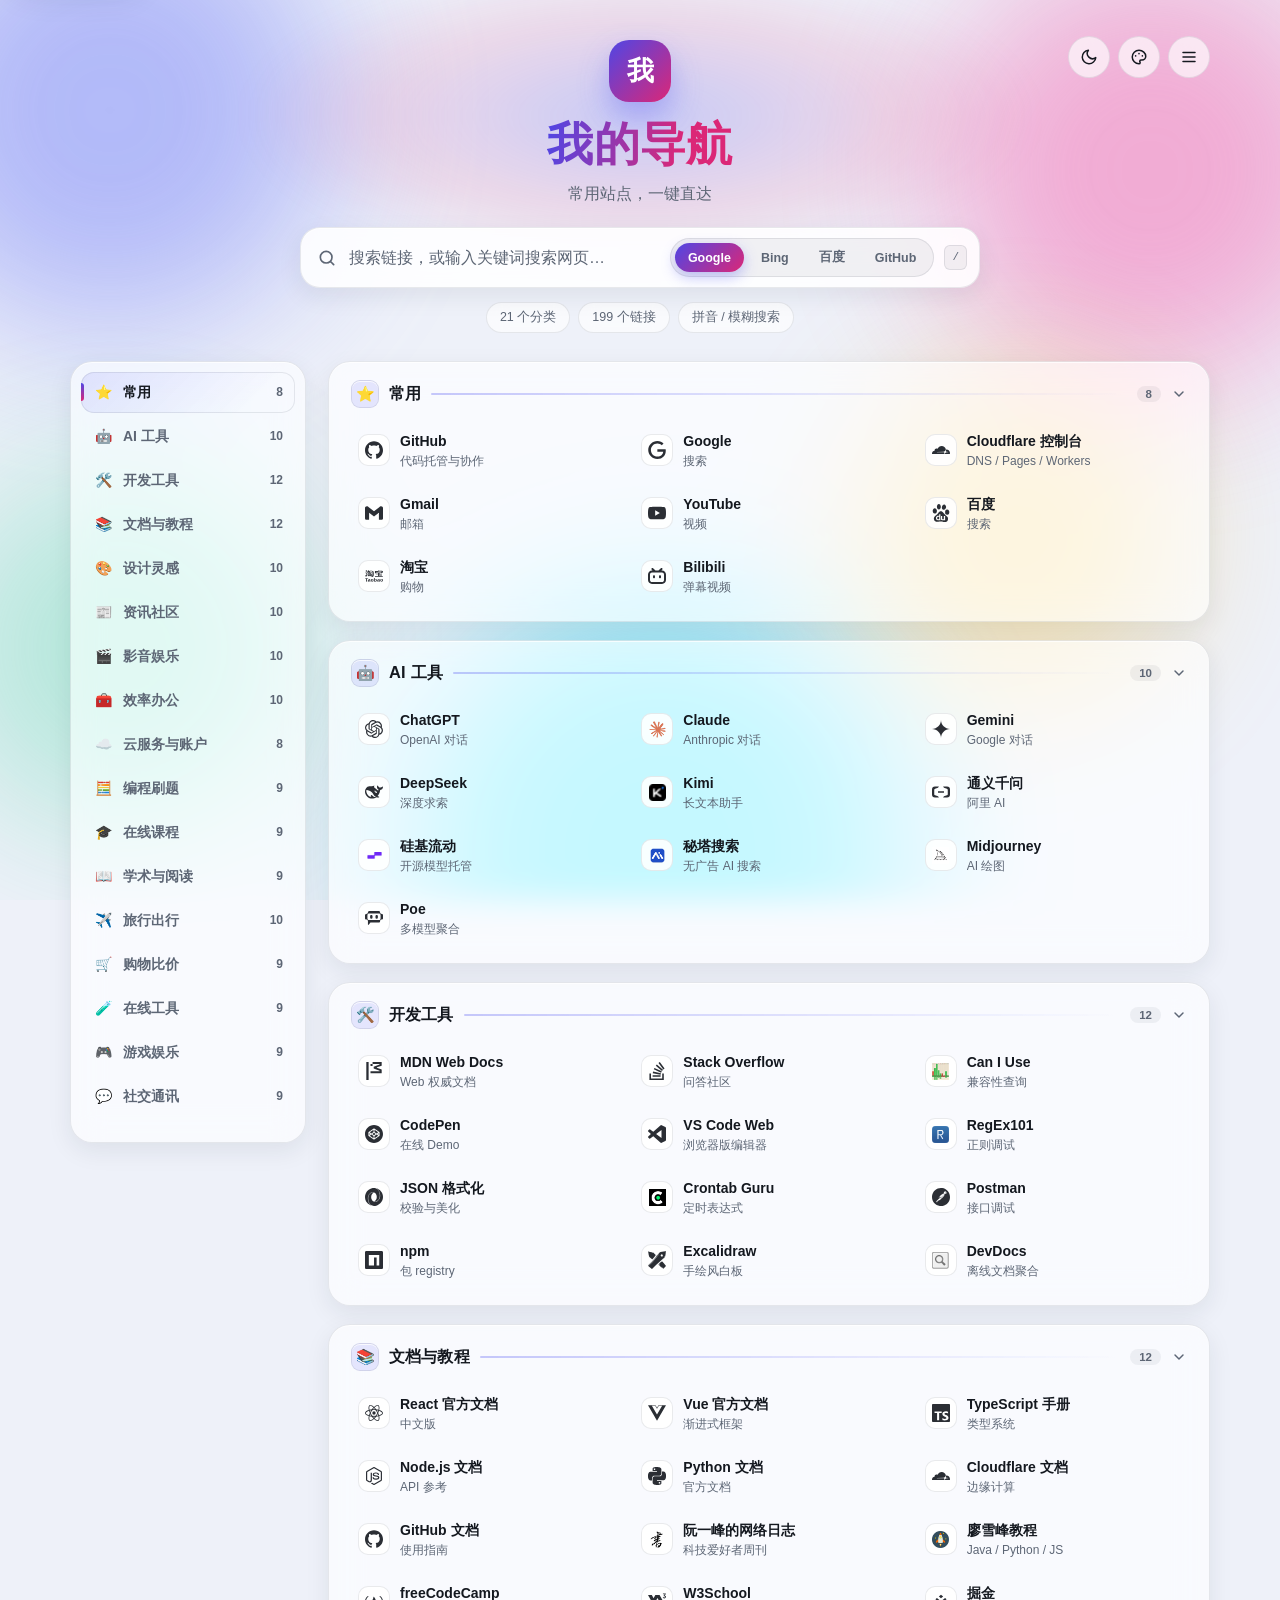
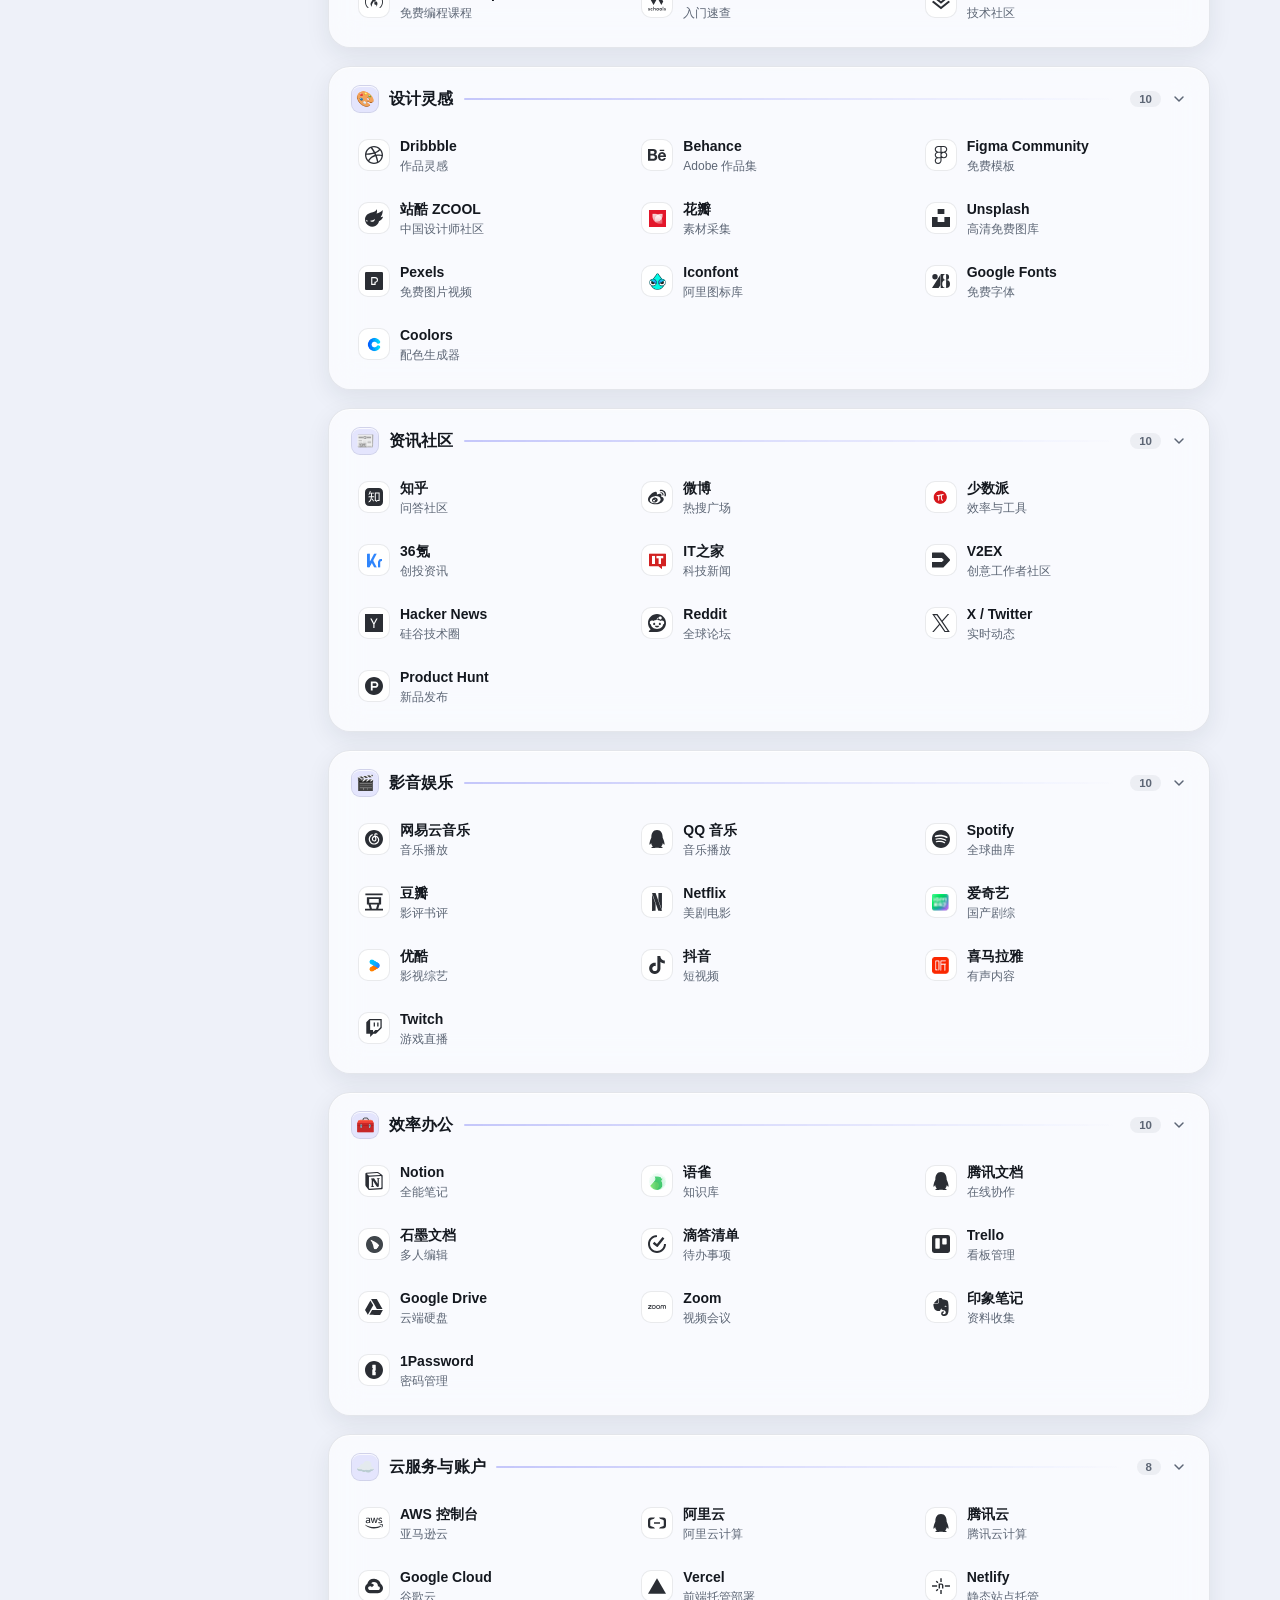
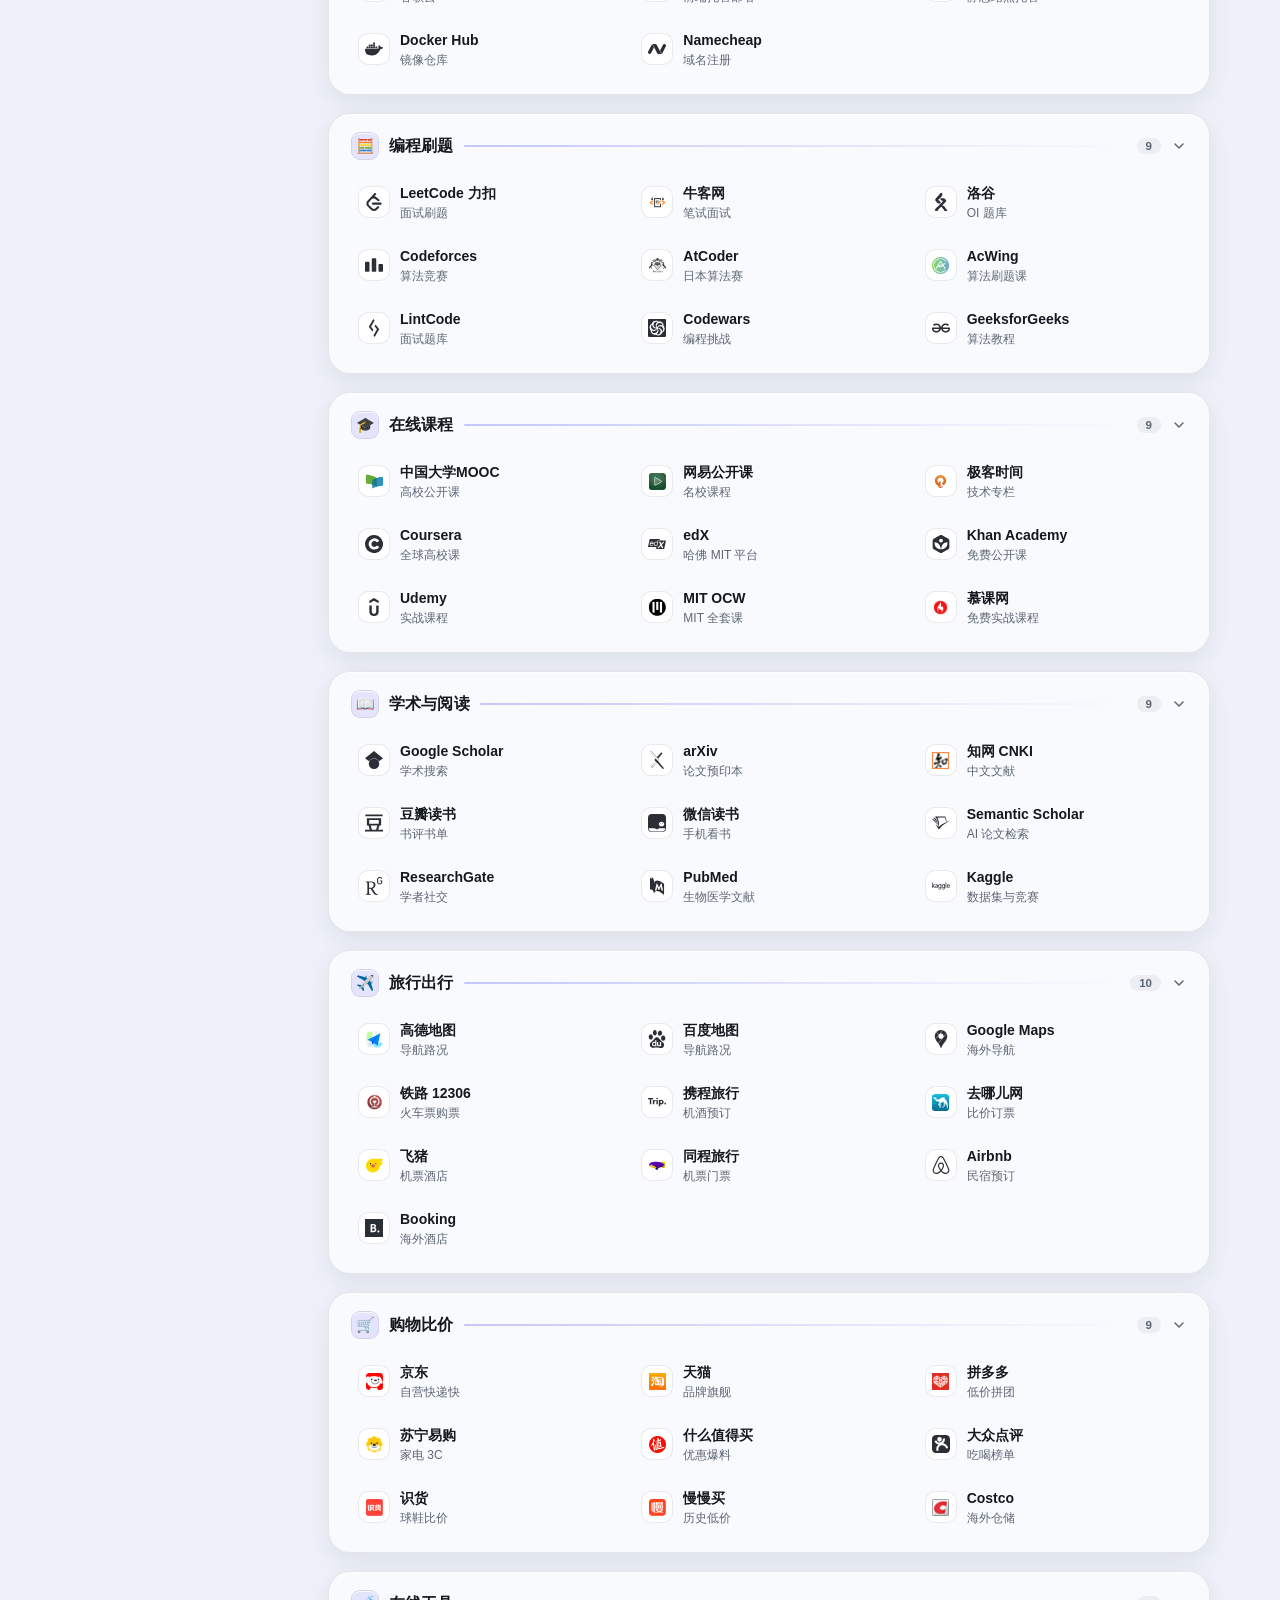
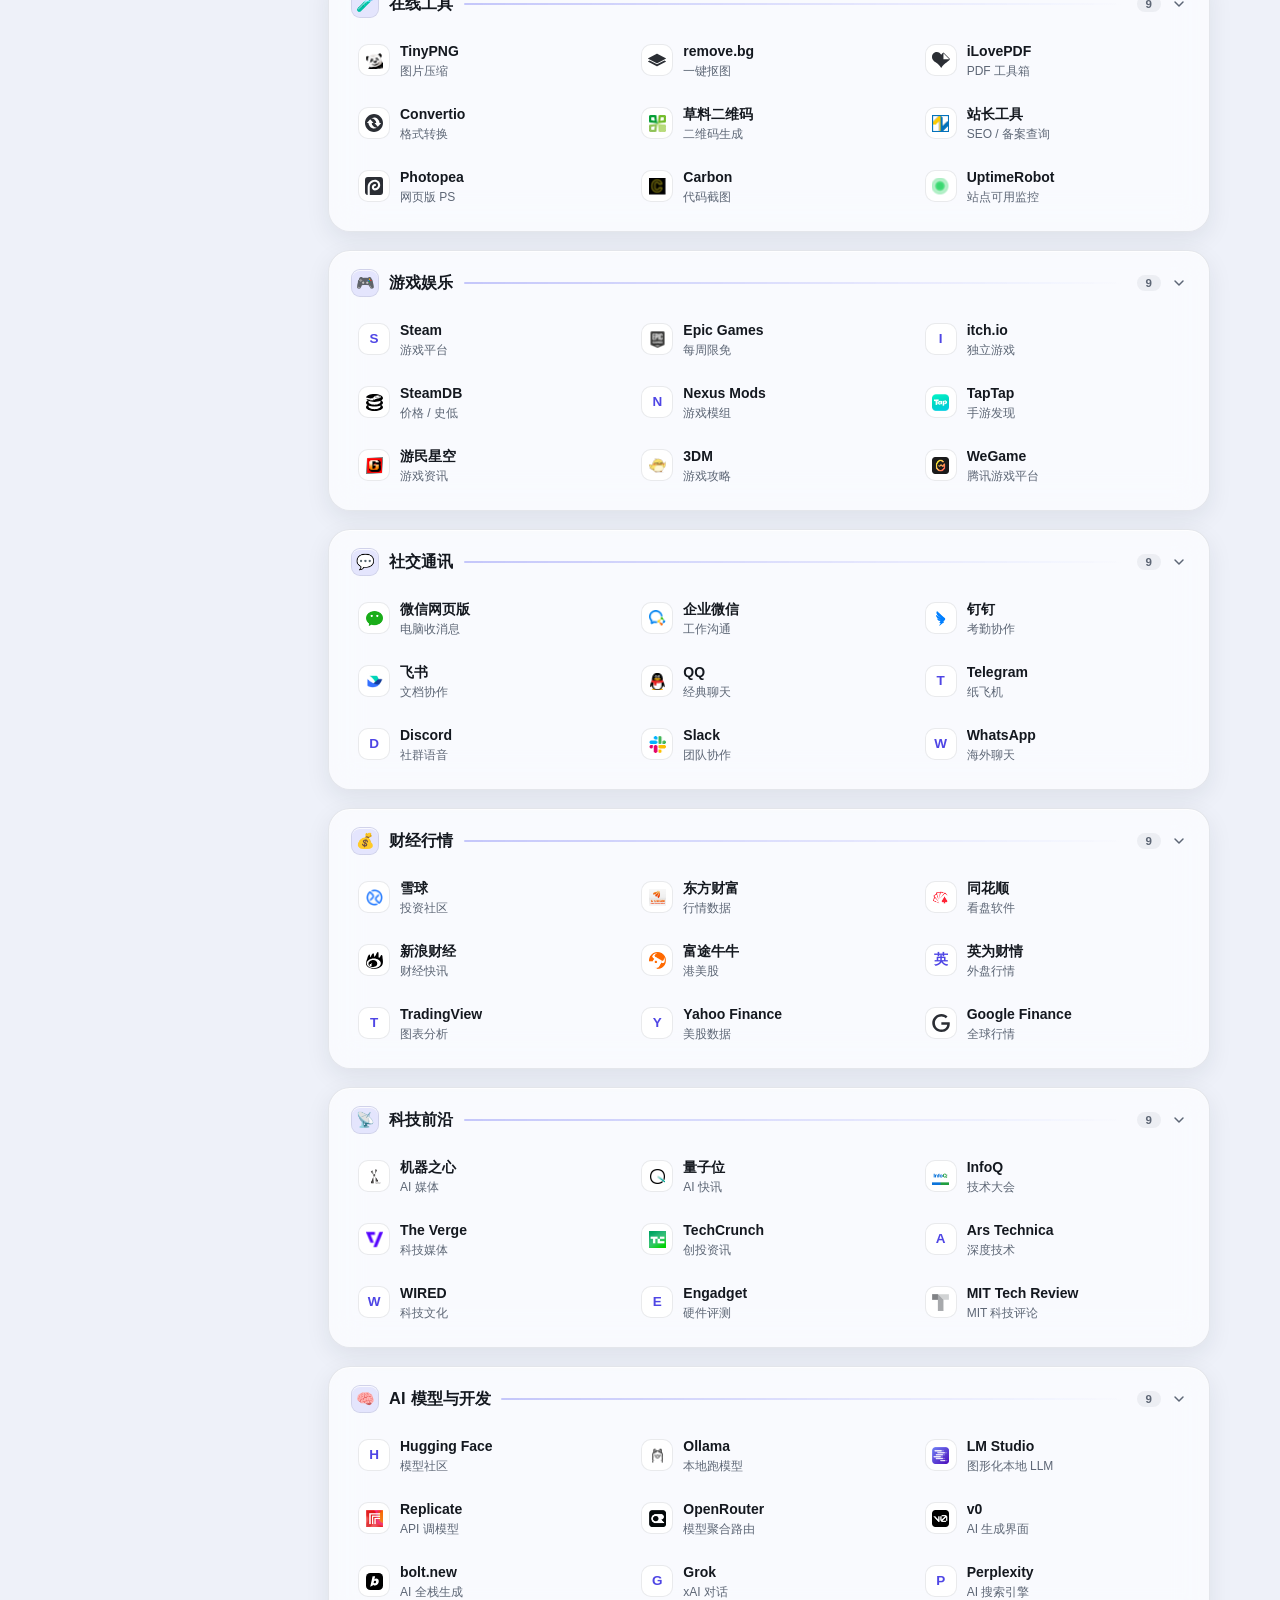
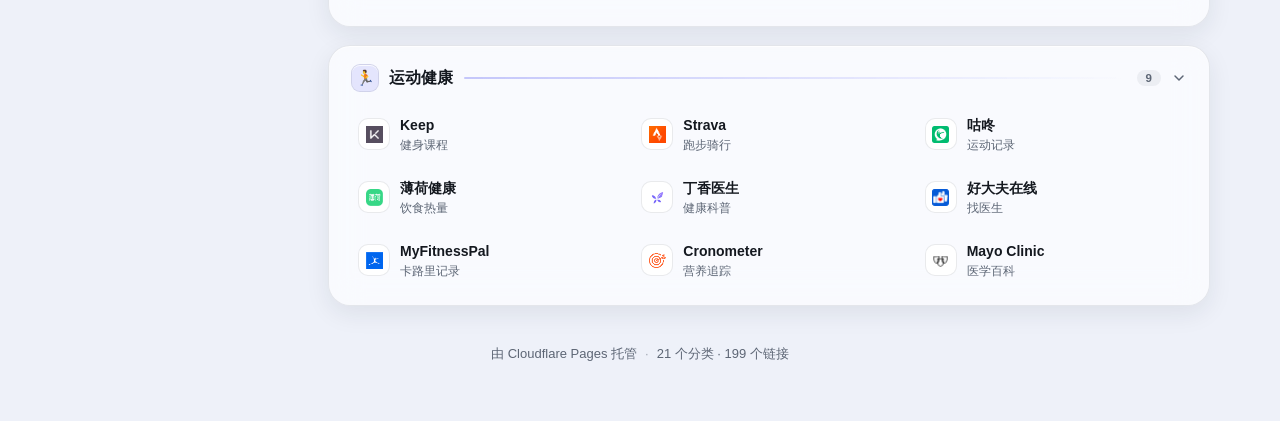
==== commit ce99b18d: "无障碍与对比度修复（依据两份静态审计 + 逐项实测） 焦点可见性（WCAG 1.4.11 / 2.4.11） - 新增 --focus-ring 变量：原来的 --ring 是半透明强调色（0.35 " ====
--- a/index.html
+++ b/index.html
@@ -2,11 +2,12 @@
 <html lang="zh-CN">
 <head>
   <meta charset="UTF-8">
-  <meta name="viewport" content="width=device-width, initial-scale=1">
+  <meta name="viewport" content="width=device-width, initial-scale=1, viewport-fit=cover">
   <title>我的导航</title>
   <meta name="description" content="个人导航站">
-  <meta name="theme-color" content="#0b1020" media="(prefers-color-scheme: dark)">
-  <meta name="theme-color" content="#f6f8fc" media="(prefers-color-scheme: light)">
+  <!-- 与 styles.css 里的 --bg 保持一致，否则 PWA 状态栏和页面顶部有色差 -->
+  <meta name="theme-color" content="#0a0c12" media="(prefers-color-scheme: dark)">
+  <meta name="theme-color" content="#eef1f9" media="(prefers-color-scheme: light)">
   <meta property="og:type" content="website">
   <meta property="og:title" content="我的导航">
   <meta property="og:description" content="个人导航站 · 常用站点一键直达">
@@ -63,7 +64,7 @@
       </div>
 
       <div class="hero-inner">
-        <span class="brand-mark" id="brand-mark">导</span>
+        <span class="brand-mark" id="brand-mark" aria-hidden="true">导</span>
         <h1 id="site-name">我的导航</h1>
         <p class="subtitle" id="site-subtitle"></p>
 
@@ -74,9 +75,9 @@
               <path d="M20 20l-3.5-3.5" fill="none" stroke="currentColor" stroke-width="2" stroke-linecap="round"></path>
             </svg>
 
-            <input id="search-input" class="search-input" type="search" placeholder="搜索链接，或输入关键词搜索网页…" aria-label="搜索" role="combobox" aria-expanded="false" aria-controls="suggestions">
+            <input id="search-input" class="search-input" type="search" placeholder="搜索链接，或输入关键词搜索网页…" aria-label="搜索" role="combobox" aria-autocomplete="list" aria-expanded="false" aria-controls="suggestions">
 
-            <div class="engines" id="engines" role="tablist" aria-label="搜索引擎"></div>
+            <div class="engines" id="engines" role="radiogroup" aria-label="搜索引擎"></div>
 
             <kbd class="kbd" title="按 / 或 Ctrl K 聚焦搜索">/</kbd>
           </form>
@@ -99,7 +100,7 @@
       <main class="content" id="content" tabindex="-1">
         <section class="panel panel-recent" id="panel-recent" hidden>
           <div class="panel-head panel-head-static">
-            <span class="cat-emoji">⏱</span>
+            <span class="cat-emoji" aria-hidden="true">⏱</span>
             <span class="panel-title">常用站点</span>
             <span class="count" id="recent-count">0</span>
             <span class="rule" aria-hidden="true"></span>
--- a/styles.css
+++ b/styles.css
@@ -10,6 +10,10 @@
   --hover: rgba(20, 27, 45, 0.055);
   --chip: rgba(99, 102, 241, 0.14);
   --ring: rgba(99, 102, 241, 0.35);
+  /* 焦点环单独一个变量：原来的 --ring 是半透明强调色（0.35 alpha），
+     压在毛玻璃上只有 1.5~2.2:1，键盘用户基本看不到焦点在哪（WCAG 1.4.11 要 3:1）。
+     这里给不透明的靛蓝，浅色底约 6.2:1；深色底在下一段换成浅靛（约 9:1）。 */
+  --focus-ring: #4338ca;
   --accent: #4f46e5;
   --accent-2: #db2777;
   --shadow: 0 8px 24px rgba(24, 32, 56, 0.08);
@@ -28,6 +32,7 @@
   --hover: rgba(255, 255, 255, 0.07);
   --chip: rgba(129, 140, 248, 0.22);
   --ring: rgba(129, 140, 248, 0.45);
+  --focus-ring: #c7d2fe;
   --accent: #818cf8;
   --accent-2: #f472b6;
   --shadow: 0 10px 30px rgba(0, 0, 0, 0.45);
@@ -210,7 +215,14 @@
 .page {
   max-width: 1180px;
   margin: 0 auto;
+  /* iOS 全面屏：刘海/灵动岛在顶部，底部有横条。
+     没有 viewport-fit=cover 时 env() 恒为 0，这里配合 index.html 里的
+     <meta name="viewport" content="... viewport-fit=cover"> 才真正生效。 */
   padding: 36px 20px 58px;
+  padding-top: max(36px, env(safe-area-inset-top, 0px));
+  padding-bottom: calc(58px + env(safe-area-inset-bottom, 0px));
+  padding-left: max(20px, env(safe-area-inset-left, 0px));
+  padding-right: max(20px, env(safe-area-inset-right, 0px));
 }
 
 /* ─────────────── Hero ─────────────── */
@@ -256,6 +268,9 @@
   position: absolute;
   top: 50px;
   right: 0;
+  /* 必须高于 .search-wrap 的 z-index:30，否则站点名一长，
+     搜索框会反过来盖住配色面板 */
+  z-index: 40;
   display: flex;
   gap: 9px;
   padding: 11px 13px;
@@ -282,7 +297,8 @@
 }
 
 .swatch:focus-visible {
-  outline: none;
+  outline: 2px solid var(--focus-ring);
+  outline-offset: 2px;
   box-shadow: 0 0 0 3px var(--ring);
 }
 
@@ -351,7 +367,8 @@
 }
 
 .icon-btn:focus-visible {
-  outline: none;
+  outline: 2px solid var(--focus-ring);
+  outline-offset: 2px;
   box-shadow: 0 0 0 3px var(--ring);
 }
 
@@ -379,7 +396,9 @@
 }
 
 .search-box:focus-within {
-  border-color: transparent;
+  /* 之前这里把 border-color 改成 transparent，等于把搜索框唯一的边界线索也删了；
+     聚焦时用高对比的焦点色描边，键盘用户才知道焦点在哪 */
+  border-color: var(--focus-ring);
   box-shadow: 0 0 0 3px var(--ring), var(--shadow-hover), inset 0 1px 0 var(--inset-hi);
   transform: translateY(-1px);
 }
@@ -401,8 +420,7 @@
 }
 
 .search-input::placeholder {
-  color: var(--muted);
-  opacity: 0.85;
+  color: var(--muted); /* 0.85 的 opacity 会把它压到 4.1:1，低于 4.5:1 */
 }
 
 .search-input::-webkit-search-cancel-button {
@@ -443,12 +461,16 @@
 }
 
 .engine:focus-visible {
-  outline: none;
+  outline: 2px solid var(--focus-ring);
+  outline-offset: 2px;
   box-shadow: 0 0 0 2px var(--ring);
 }
 
 .kbd {
-  font-family: ui-monospace, SFMono-Regular, Menlo, Consolas, monospace;
+  /* 等宽字体要带中文回退：.msg-detail 打印的正是中文错误信息，
+     没有中文族时会掉到系统默认字体，字重和行高都对不齐 */
+  font-family: ui-monospace, SFMono-Regular, Menlo, Consolas, monospace,
+    "PingFang SC", "Hiragino Sans GB", "Microsoft YaHei", monospace;
   font-size: 11px;
   padding: 3px 7px;
   border-radius: 6px;
@@ -513,6 +535,7 @@
   position: sticky;
   top: 22px;
   max-height: calc(100vh - 44px);
+  max-height: calc(100dvh - 44px); /* 移动端地址栏收起时 100vh 会算高 */
   overflow-y: auto;
   overscroll-behavior: contain;
   scrollbar-width: none;
@@ -533,6 +556,12 @@
   display: flex;
   flex-direction: column;
   gap: 3px;
+  /* 分类多 + 窗口矮时侧栏会溢出，必须能滚，
+     否则 JS 的 ensureSideItemVisible 在桌面端永远判定"不需要滚" */
+  overflow-y: auto;
+  max-height: calc(100vh - 140px);
+  max-height: calc(100dvh - 140px);
+  scrollbar-width: thin;
 }
 
 .side-item {
@@ -572,8 +601,12 @@
   background: linear-gradient(180deg, var(--accent), var(--accent-2));
 }
 
+/* 搜索时"这个分类没有结果"是有意义的信息，不能为了"看起来淡"就压到读不出来。
+   原来的 opacity:0.35 只有 1.6:1 对比度（要求 4.5:1）。
+   改成用 --muted 的浅色 + 斜体：依然一眼能看出"淡"，但读得清。 */
 .side-item.is-dimmed {
-  opacity: 0.35;
+  color: var(--muted);
+  font-style: italic;
 }
 
 .side-emoji {
@@ -593,9 +626,9 @@
 
 .side-count {
   flex: 0 0 auto;
-  font-size: 11.5px;
+  font-size: 12px;
   font-weight: 600;
-  opacity: 0.6;
+  color: var(--muted);
 }
 
 .content {
@@ -626,6 +659,10 @@
 .panel {
   scroll-margin-top: 24px;
   animation: panel-in 0.42s cubic-bezier(0.22, 1, 0.36, 1) both;
+  /* 曾经试过 content-visibility: auto + contain-intrinsic-size 跳过视口外渲染，
+     但首屏时未渲染过的面板会按 320px 占位高度参与位置计算，
+     侧栏高亮（读 rect.top + scrollY）和侧栏点击跳转都会算错位置。
+     正确性优先，这里保持全部渲染。真正的首屏优化在 sw.js（图标库 SWR）和搜索防抖。 */
 }
 
 @keyframes panel-in {
@@ -696,7 +733,8 @@
 }
 
 .to-top:focus-visible {
-  outline: none;
+  outline: 2px solid var(--focus-ring);
+  outline-offset: 2px;
   box-shadow: 0 0 0 3px var(--ring);
 }
 
@@ -731,7 +769,8 @@
 }
 
 .panel-head:focus-visible {
-  outline: none;
+  outline: 2px solid var(--focus-ring);
+  outline-offset: 2px;
   box-shadow: 0 0 0 3px var(--ring);
 }
 
@@ -827,7 +866,12 @@
   background: var(--hover);
   border-color: var(--border);
   transform: translateY(-2px);
-  outline: none;
+}
+
+/* 卡片是页面上数量最多的可聚焦元素（199 个），焦点环必须看得见 */
+.pill:focus-visible {
+  outline: 2px solid var(--focus-ring);
+  outline-offset: 2px;
 }
 
 .pill.is-hidden {
@@ -979,12 +1023,14 @@
 }
 
 /* 分类标题栏 = 拖拽把手（鼠标按住拖动即可换分类顺序；
-   不设 touch-action，手机上标题栏仍是正常的滚动起点） */
-.panel-head {
+   不设 touch-action，手机上标题栏仍是正常的滚动起点）
+   注意要限定 [draggable="true"]：JS 在触摸设备上不会开启拖拽，
+   否则"常用站点"这种静态标题也会显示 grab 光标，点了却没反应。 */
+.panel-head[draggable="true"] {
   cursor: grab;
 }
 
-.panel-head:active {
+.panel-head[draggable="true"]:active {
   cursor: grabbing;
 }
 
@@ -1030,6 +1076,7 @@
   left: 0;
   right: 0;
   max-height: min(60vh, 400px);
+  max-height: min(60dvh, 400px);
   overflow-y: auto;
   overscroll-behavior: contain;
   padding: 6px;
@@ -1154,7 +1201,10 @@
   border-radius: 12px;
   background: var(--hover);
   border: 1px solid var(--border);
-  font-family: ui-monospace, SFMono-Regular, Menlo, Consolas, monospace;
+  /* 等宽字体要带中文回退：.msg-detail 打印的正是中文错误信息，
+     没有中文族时会掉到系统默认字体，字重和行高都对不齐 */
+  font-family: ui-monospace, SFMono-Regular, Menlo, Consolas, monospace,
+    "PingFang SC", "Hiragino Sans GB", "Microsoft YaHei", monospace;
   font-size: 12.5px;
   line-height: 1.7;
   color: var(--text);
@@ -1339,4 +1389,75 @@
   * {
     transition-duration: 0.01ms !important;
   }
-}
+
+  /* JS 里的 scrollTo({behavior:"smooth"}) 由 app.js 的 REDUCED 兜住，
+     这里再把 CSS 侧的滚动行为也按死，双保险 */
+  html {
+    scroll-behavior: auto !important;
+  }
+}
+
+/* ─────────────── 降级：不支持毛玻璃 / Windows 高对比度 ─────────────── */
+
+/* 旧版 Firefox、低端设备会丢掉 backdrop-filter，只剩半透明底色，
+   面板和背景几乎同色（1.2:1），得给实体底色。 */
+@supports not ((backdrop-filter: blur(1px)) or (-webkit-backdrop-filter: blur(1px))) {
+  :root {
+    --glass: #ffffff;
+    --glass-strong: #ffffff;
+    --border: rgba(20, 27, 45, 0.22);
+  }
+  html[data-theme="dark"] {
+    --glass: #161a24;
+    --glass-strong: #1a1e29;
+    --border: rgba(255, 255, 255, 0.28);
+  }
+  .panel,
+  .sidebar,
+  .search-box,
+  .suggestions {
+    backdrop-filter: none;
+    -webkit-backdrop-filter: none;
+  }
+}
+
+/* Windows 高对比度模式：浏览器会丢弃 background-image，
+   而 #site-name 是 color:transparent + background-clip:text ——
+   不处理的话站点标题会整个消失。 */
+@media (forced-colors: active) {
+  #site-name {
+    color: CanvasText;
+    background: none;
+    -webkit-text-fill-color: CanvasText;
+  }
+  .panel,
+  .sidebar,
+  .search-box,
+  .suggestions,
+  .to-top,
+  .icon-btn,
+  .engines,
+  .pill,
+  .side-item {
+    border: 1px solid CanvasText;
+    background: Canvas;
+    backdrop-filter: none;
+    -webkit-backdrop-filter: none;
+  }
+  .pill:focus-visible,
+  .panel-head:focus-visible,
+  .icon-btn:focus-visible,
+  .engine:focus-visible,
+  .swatch:focus-visible,
+  .to-top:focus-visible {
+    outline: 3px solid Highlight;
+    outline-offset: 2px;
+  }
+  .blobs {
+    display: none; /* 光斑在高对比度下是纯色噪声 */
+  }
+  html[data-theme="dark"] .fav.has-img {
+    background: Canvas;
+    border-color: CanvasText;
+  }
+}
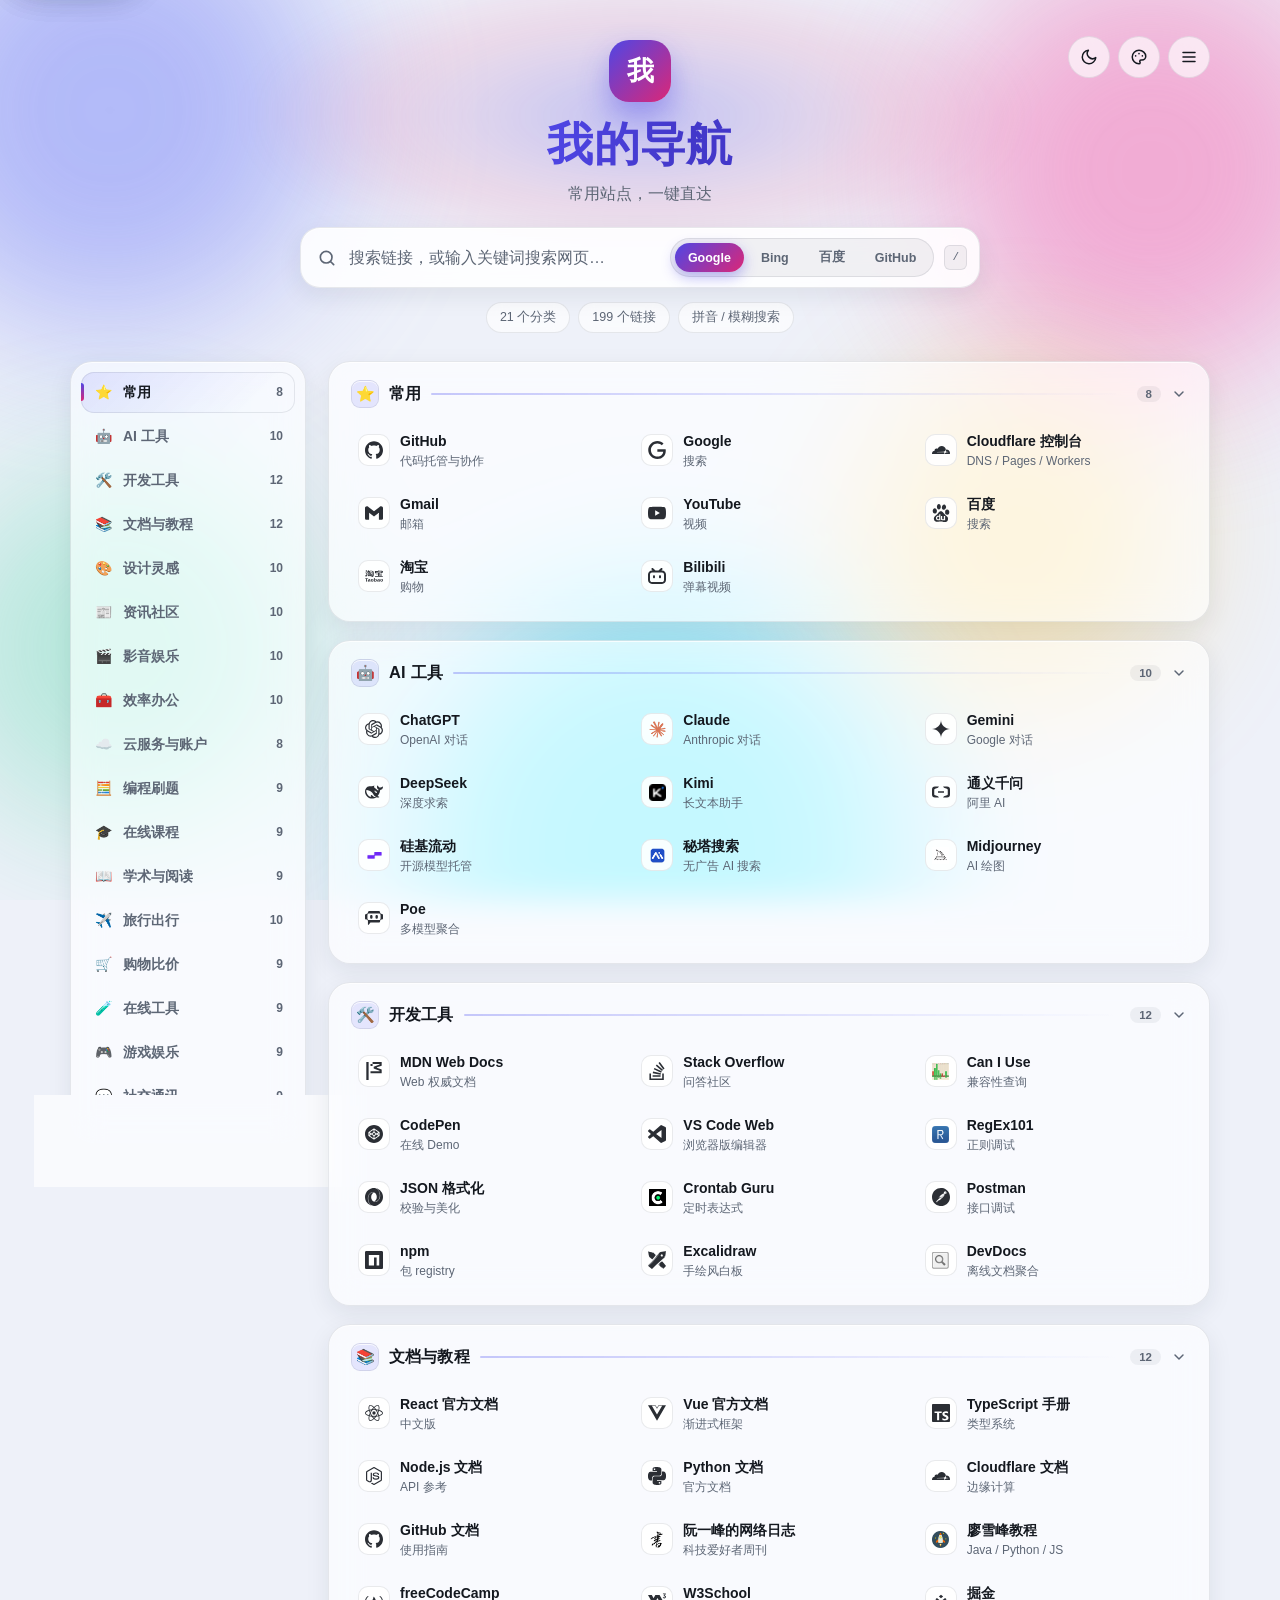
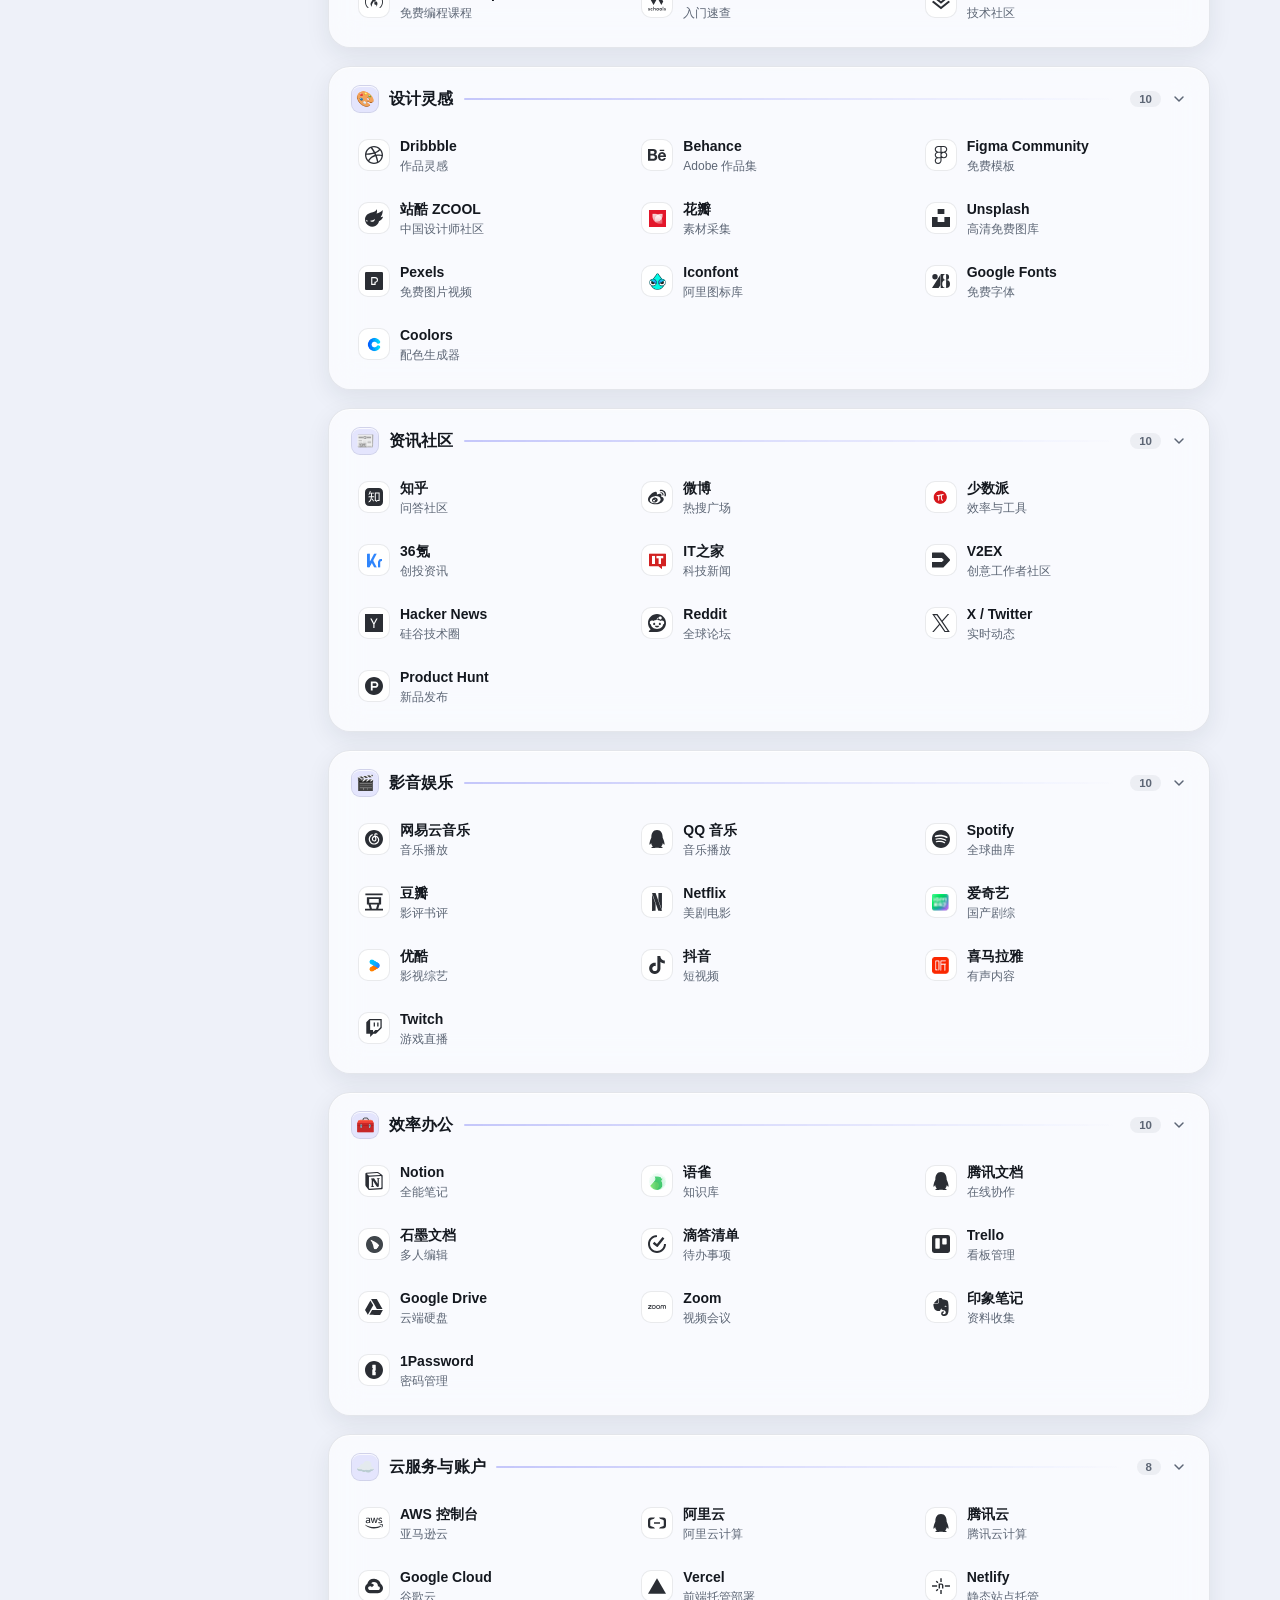
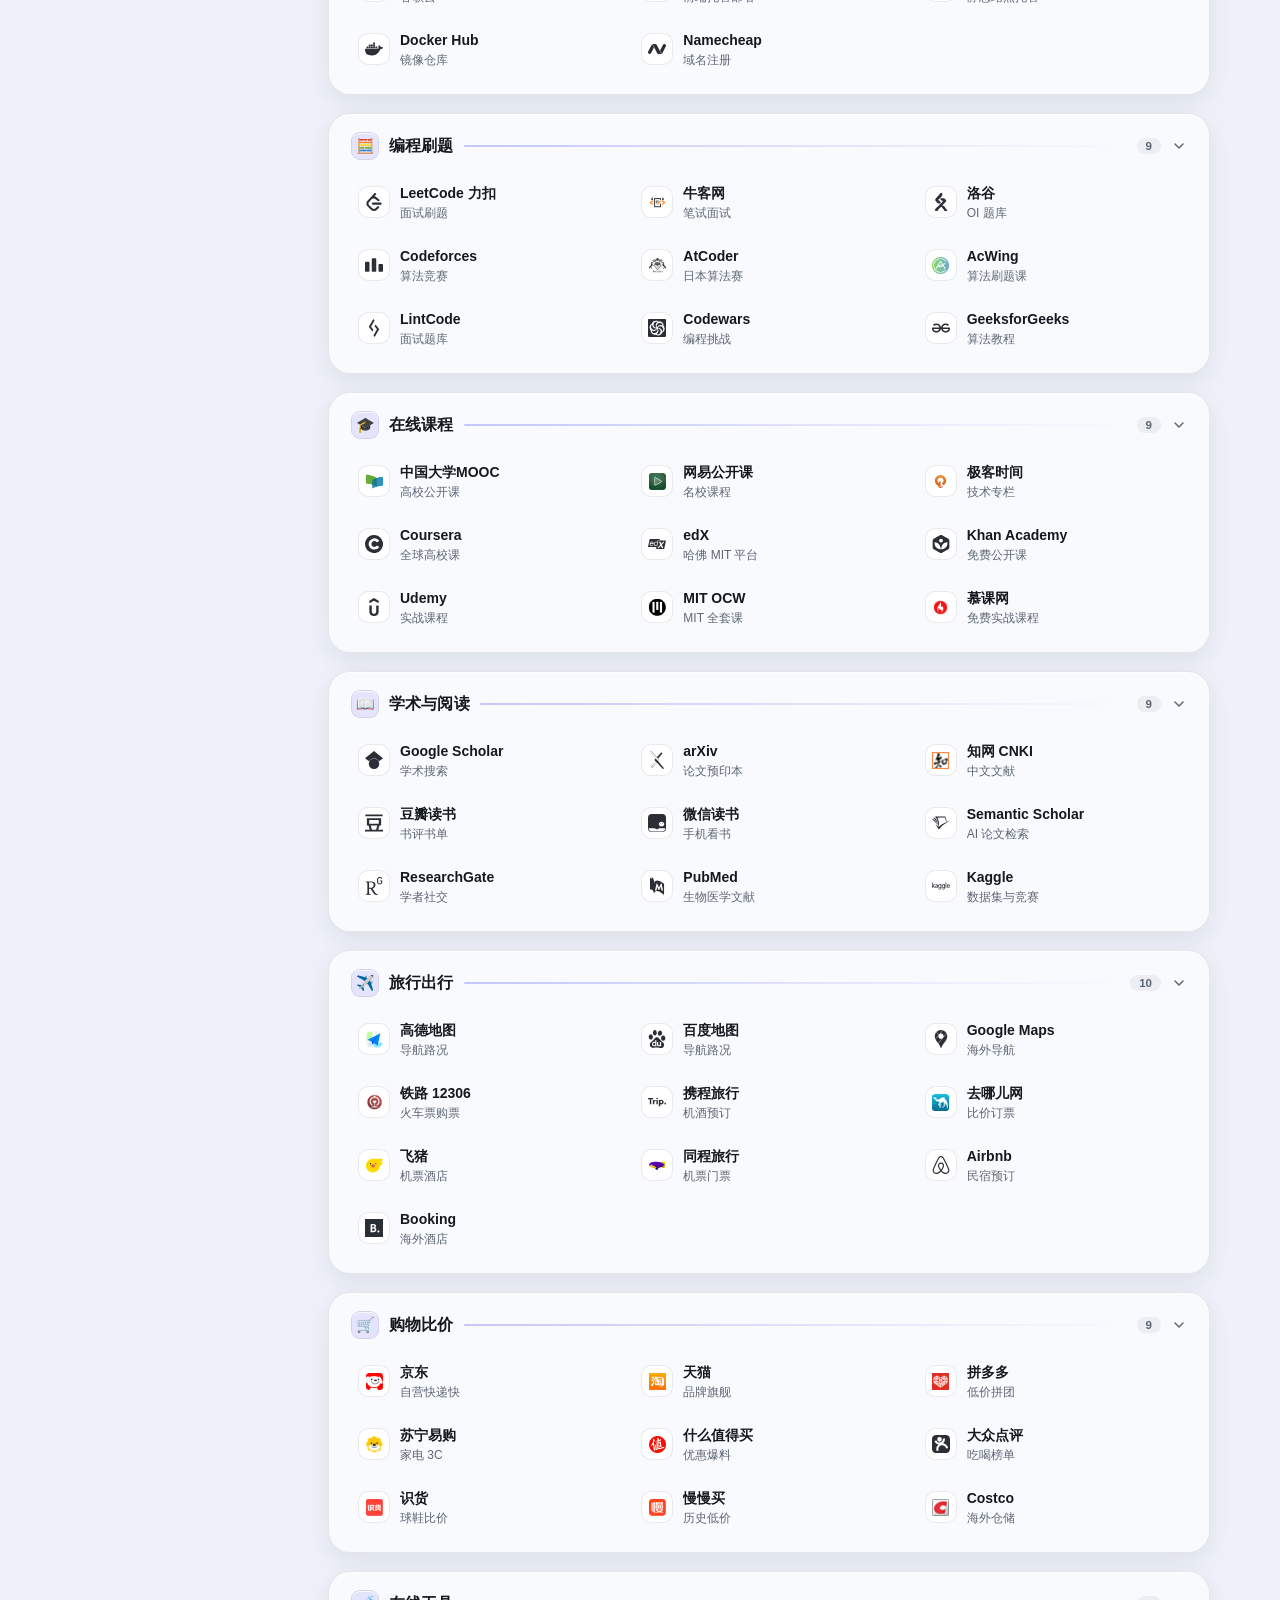
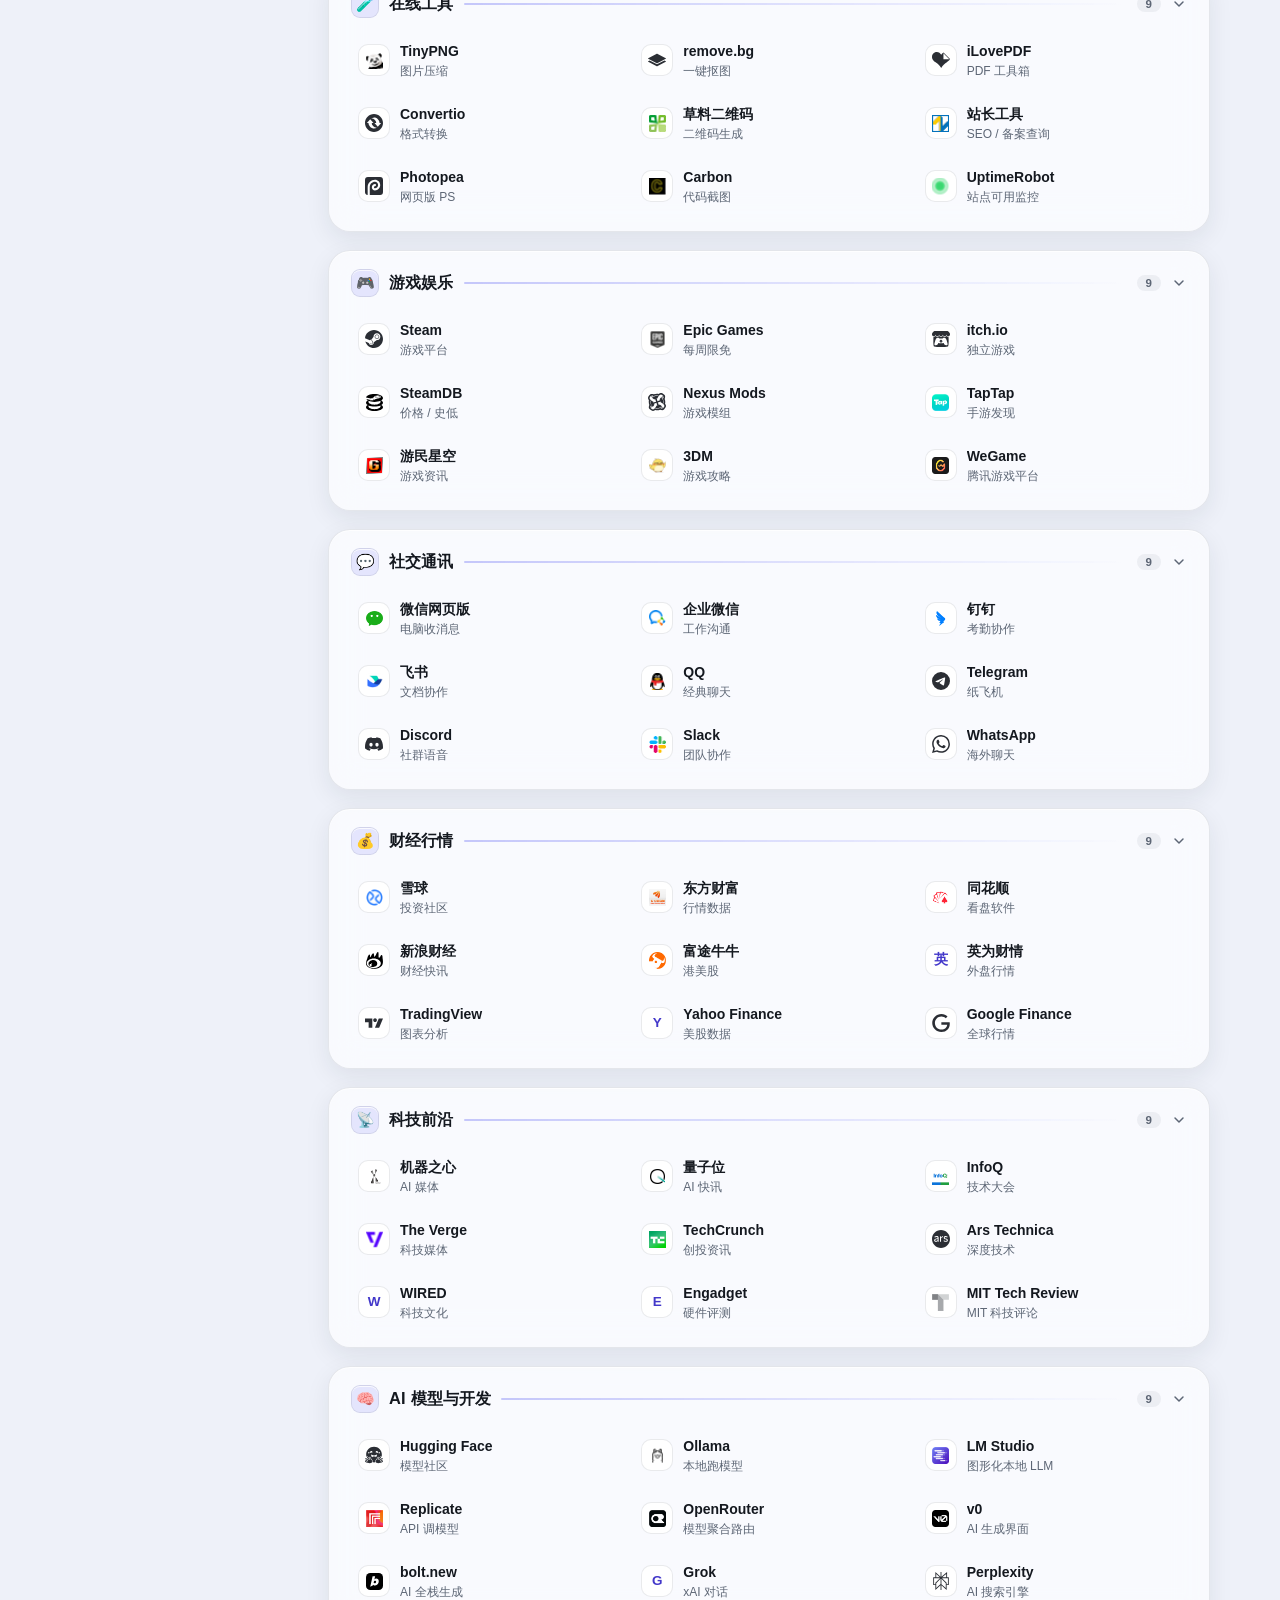
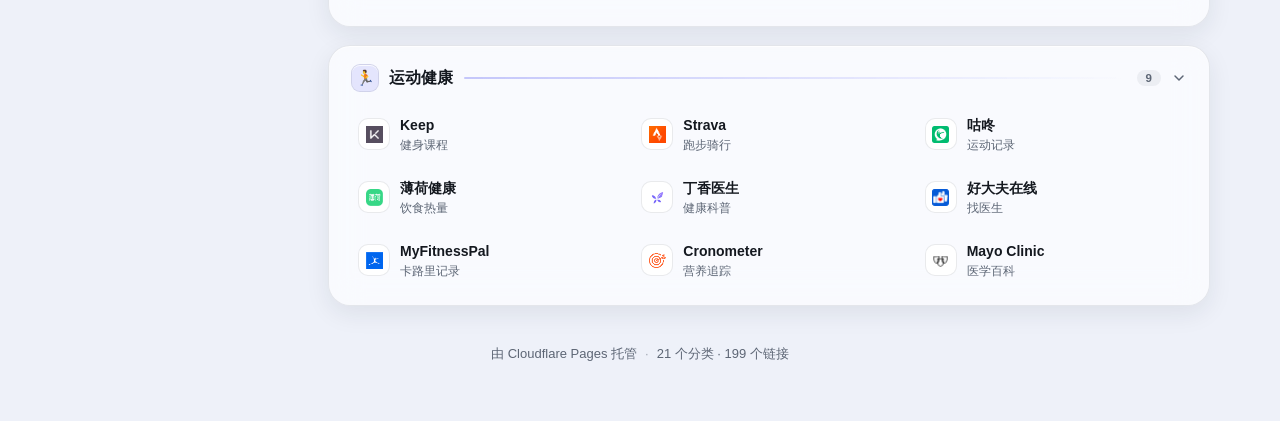
==== commit b0128938: "修复剩余问题 + 拆分纯函数模块 + 加 CI + 清理冗余 修掉的 - 图标覆盖 92% -> 97%：从 simple-icons 官方 CDN 补 10 个品牌 SVG   （Steam / D" ====
--- a/index.html
+++ b/index.html
@@ -45,6 +45,8 @@
 </head>
 <body>
   <a class="skip-link" href="#content">跳到主要内容</a>
+  <a class="skip-link skip-link--2" href="#search-input">跳到搜索框</a>
+  <a class="skip-link skip-link--3" href="#side-nav">跳到分类导航</a>
   <div class="blobs" aria-hidden="true">
     <span class="blob blob-1"></span>
     <span class="blob blob-2"></span>
@@ -94,7 +96,7 @@
     <!-- ─────────── 主体：侧边栏 + 内容 ─────────── -->
     <div class="layout">
       <aside class="sidebar">
-        <nav class="side-nav" id="side-nav" aria-label="分类导航"></nav>
+        <nav class="side-nav" id="side-nav" aria-label="分类导航" tabindex="-1"></nav>
       </aside>
 
       <main class="content" id="content" tabindex="-1">
@@ -129,7 +131,10 @@
 
   <script src="data.js"></script>
   <script src="icons.js"></script>
-  <script src="icons-img.js"></script>
-  <script src="app.js"></script>
+  <!-- 位图图标库 150KB，占首屏 65%。async + preload：和 CSS 并行下载，
+       但不挡首屏渲染；到货后 app.js 的 watchBitmapLibrary() 会补图标。 -->
+  <link rel="preload" href="icons-img.js" as="script">
+  <script src="icons-img.js" id="icons-img-script" async></script>
+  <script src="app.js" type="module"></script>
 </body>
 </html>
--- a/styles.css
+++ b/styles.css
@@ -16,6 +16,14 @@
   --focus-ring: #4338ca;
   --accent: #4f46e5;
   --accent-2: #db2777;
+  /* 强调色当**文字色**用时要换一支：--accent 是给大色块/渐变用的，
+     直接拿来当 12~14px 小字，在 4 套配色下只有 2.7~3.8:1（WCAG AA 要 4.5:1）。
+     --accent-ink 是同色系里"能当字读"的那一支。 */
+  --accent-ink: #4338ca;
+  /* 白字压渐变的两个端点（品牌角标 / 选中的搜索引擎 / skip-link）。
+     浅强调色配白字最低只有 1.7:1，所以渐变单独给一组已验证的深色。 */
+  --accent-grad-1: #4f46e5;
+  --accent-grad-2: #db2777;
   --shadow: 0 8px 24px rgba(24, 32, 56, 0.08);
   --shadow-hover: 0 16px 36px rgba(24, 32, 56, 0.14);
   --inset-hi: rgba(255, 255, 255, 0.75);
@@ -35,6 +43,9 @@
   --focus-ring: #c7d2fe;
   --accent: #818cf8;
   --accent-2: #f472b6;
+  --accent-ink: #ddd6fe;
+  --accent-grad-1: #4338ca;
+  --accent-grad-2: #9d174d;
   --shadow: 0 10px 30px rgba(0, 0, 0, 0.45);
   --shadow-hover: 0 18px 42px rgba(0, 0, 0, 0.6);
   --inset-hi: rgba(255, 255, 255, 0.07);
@@ -49,12 +60,18 @@
 html[data-accent="indigo"] {
   --accent: #4f46e5;
   --accent-2: #db2777;
+  --accent-ink: #4338ca;
+  --accent-grad-1: #4f46e5;
+  --accent-grad-2: #db2777;
   --chip: rgba(99, 102, 241, 0.14);
   --ring: rgba(99, 102, 241, 0.35);
 }
 html[data-accent="indigo"][data-theme="dark"] {
   --accent: #818cf8;
   --accent-2: #f472b6;
+  --accent-ink: #ddd6fe;
+  --accent-grad-1: #4338ca;
+  --accent-grad-2: #9d174d;
   --chip: rgba(129, 140, 248, 0.22);
   --ring: rgba(129, 140, 248, 0.45);
 }
@@ -62,12 +79,18 @@
 html[data-accent="emerald"] {
   --accent: #059669;
   --accent-2: #0891b2;
+  --accent-ink: #065f46;
+  --accent-grad-1: #065f46;
+  --accent-grad-2: #155e75;
   --chip: rgba(5, 150, 105, 0.14);
   --ring: rgba(5, 150, 105, 0.35);
 }
 html[data-accent="emerald"][data-theme="dark"] {
   --accent: #34d399;
   --accent-2: #22d3ee;
+  --accent-ink: #a7f3d0;
+  --accent-grad-1: #065f46;
+  --accent-grad-2: #155e75;
   --chip: rgba(52, 211, 153, 0.22);
   --ring: rgba(52, 211, 153, 0.45);
 }
@@ -75,12 +98,18 @@
 html[data-accent="amber"] {
   --accent: #d97706;
   --accent-2: #dc2626;
+  --accent-ink: #92400e;
+  --accent-grad-1: #b45309;
+  --accent-grad-2: #9f1239;
   --chip: rgba(217, 119, 6, 0.15);
   --ring: rgba(217, 119, 6, 0.35);
 }
 html[data-accent="amber"][data-theme="dark"] {
   --accent: #fbbf24;
   --accent-2: #fb7185;
+  --accent-ink: #fde68a;
+  --accent-grad-1: #92400e;
+  --accent-grad-2: #9f1239;
   --chip: rgba(251, 191, 36, 0.22);
   --ring: rgba(251, 191, 36, 0.45);
 }
@@ -88,12 +117,18 @@
 html[data-accent="rose"] {
   --accent: #e11d48;
   --accent-2: #f97316;
+  --accent-ink: #9f1239;
+  --accent-grad-1: #be123c;
+  --accent-grad-2: #9a3412;
   --chip: rgba(225, 29, 72, 0.13);
   --ring: rgba(225, 29, 72, 0.35);
 }
 html[data-accent="rose"][data-theme="dark"] {
   --accent: #fb7185;
   --accent-2: #fdba74;
+  --accent-ink: #fecdd3;
+  --accent-grad-1: #9f1239;
+  --accent-grad-2: #7c2d12;
   --chip: rgba(251, 113, 133, 0.22);
   --ring: rgba(251, 113, 133, 0.45);
 }
@@ -101,12 +136,18 @@
 html[data-accent="sky"] {
   --accent: #0284c7;
   --accent-2: #6366f1;
+  --accent-ink: #075985;
+  --accent-grad-1: #0369a1;
+  --accent-grad-2: #4338ca;
   --chip: rgba(2, 132, 199, 0.14);
   --ring: rgba(2, 132, 199, 0.35);
 }
 html[data-accent="sky"][data-theme="dark"] {
   --accent: #38bdf8;
   --accent-2: #a5b4fc;
+  --accent-ink: #bae6fd;
+  --accent-grad-1: #075985;
+  --accent-grad-2: #3730a3;
   --chip: rgba(56, 189, 248, 0.22);
   --ring: rgba(56, 189, 248, 0.45);
 }
@@ -241,10 +282,19 @@
   transform: translateX(-50%);
   width: min(780px, 92%);
   height: 300px;
+  /* 光斑跟随当前配色：原来写死靛蓝粉，切到琥珀/玫红/天蓝时
+     页面主色变了而 hero 光晕还是靛蓝，视觉系统会撕裂。
+     第一行是不支持 color-mix() 的老浏览器兜底。 */
   background: radial-gradient(
     ellipse at center,
     rgba(99, 102, 241, 0.28),
     rgba(219, 39, 119, 0.12) 45%,
+    transparent 72%
+  );
+  background: radial-gradient(
+    ellipse at center,
+    color-mix(in srgb, var(--accent) 28%, transparent),
+    color-mix(in srgb, var(--accent-2) 12%, transparent) 45%,
     transparent 72%
   );
   filter: blur(14px);
@@ -321,11 +371,14 @@
   display: grid;
   place-items: center;
   border-radius: 20px;
-  background: linear-gradient(135deg, var(--accent), var(--accent-2));
+  /* 白字压渐变：用 --accent-grad-*（已验证白字 ≥4.5:1），
+     不用 --accent（浅强调色配白字最低只有 1.7:1） */
+  background: linear-gradient(135deg, var(--accent-grad-1, var(--accent)), var(--accent-grad-2, var(--accent-2)));
   color: #fff;
   font-size: 1.7rem;
   font-weight: 700;
   box-shadow: 0 14px 30px rgba(99, 102, 241, 0.42);
+  box-shadow: 0 14px 30px color-mix(in srgb, var(--accent-grad-1, var(--accent)) 42%, transparent);
 }
 
 #site-name {
@@ -334,7 +387,7 @@
   font-weight: 800;
   letter-spacing: 0.01em;
   line-height: 1.2;
-  background: linear-gradient(100deg, var(--accent), var(--accent-2) 72%);
+  background: linear-gradient(100deg, var(--accent), var(--accent-ink) 72%);
   -webkit-background-clip: text;
   background-clip: text;
   color: transparent;
@@ -455,9 +508,10 @@
 }
 
 .engine.is-active {
-  background: linear-gradient(135deg, var(--accent), var(--accent-2));
+  background: linear-gradient(135deg, var(--accent-grad-1, var(--accent)), var(--accent-grad-2, var(--accent-2)));
   color: #fff;
   box-shadow: 0 5px 14px rgba(99, 102, 241, 0.4);
+  box-shadow: 0 5px 14px color-mix(in srgb, var(--accent-grad-1, var(--accent)) 40%, transparent);
 }
 
 .engine:focus-visible {
@@ -491,7 +545,8 @@
   font-family: inherit;
   font-size: 13px;
   font-weight: 600;
-  color: var(--accent);
+  /* 搜索无结果时唯一的出口（"用 xx 搜索…"），必须用可读的那支强调色 */
+  color: var(--accent-ink);
   background: var(--chip);
   padding: 3px 12px;
   border-radius: 999px;
@@ -691,7 +746,7 @@
   z-index: 60;
   padding: 11px 18px;
   border-radius: 13px;
-  background: linear-gradient(135deg, var(--accent), var(--accent-2));
+  background: linear-gradient(135deg, var(--accent-grad-1, var(--accent)), var(--accent-grad-2, var(--accent-2)));
   color: #fff;
   font-size: 14px;
   font-weight: 700;
@@ -702,6 +757,15 @@
 
 .skip-link:focus {
   top: 14px;
+}
+
+/* 三个跳转入口纵向错开，避免同时聚焦时叠在一起 */
+.skip-link--2:focus {
+  top: 62px;
+}
+
+.skip-link--3:focus {
+  top: 110px;
 }
 
 /* ─────────────── 回到顶部 ─────────────── */
@@ -914,7 +978,7 @@
 .fav-letter {
   font-size: 13.5px;
   font-weight: 700;
-  color: var(--accent);
+  color: var(--accent-ink);
 }
 
 /* 本地图标（SVG 内联）：零请求，跟随主题变色 */
@@ -1064,8 +1128,8 @@
 }
 
 .sort-tip button:hover {
-  color: var(--accent);
-  border-color: var(--accent);
+  color: var(--accent-ink);
+  border-color: var(--accent-ink);
 }
 
 /* ─────────────── 搜索建议下拉 ─────────────── */
@@ -1171,16 +1235,21 @@
 }
 
 .suggestion-action .suggestion-name {
-  color: var(--accent);
-}
-
-/* 搜索命中的字符高亮 */
+  color: var(--accent-ink);
+}
+
+/* 搜索命中的字符高亮：跟随配色（原来写死靛蓝粉，切配色时高亮不变色） */
 mark {
   background: linear-gradient(135deg, rgba(99, 102, 241, 0.32), rgba(219, 39, 119, 0.26));
+  background: linear-gradient(
+    135deg,
+    color-mix(in srgb, var(--accent) 32%, transparent),
+    color-mix(in srgb, var(--accent-2) 26%, transparent)
+  );
   color: inherit;
   border-radius: 4px;
   padding: 0 2px;
-  box-shadow: 0 0 0 1px rgba(99, 102, 241, 0.2);
+  box-shadow: 0 0 0 1px color-mix(in srgb, var(--accent) 20%, transparent);
 }
 
 /* ─────────────── 配置错误 / 警告面板 ─────────────── */
@@ -1253,6 +1322,10 @@
 @media (max-width: 1000px) {
   .page {
     padding-top: 26px;
+    /* 顶部吸顶的侧栏胶囊在 iOS 独立模式下会被状态栏压住 */
+    padding-top: max(26px, env(safe-area-inset-top, 0px));
+    padding-left: max(14px, env(safe-area-inset-left, 0px));
+    padding-right: max(14px, env(safe-area-inset-right, 0px));
   }
 
   .layout {
@@ -1274,12 +1347,23 @@
     flex-direction: row;
     gap: 6px;
     overflow-x: auto;
-    scrollbar-width: none;
     -webkit-overflow-scrolling: touch;
+    /* 21 个分类在手机上要横滚 7 倍以上。原来把滚动条整个藏掉（display:none），
+       用户只看到 4~5 个就以为到底了。现在：保留一条细滚动条 + 右端渐隐，
+       明确暗示"右边还有"。 */
+    scrollbar-width: thin;
+    padding-bottom: 3px;
+    mask-image: linear-gradient(90deg, #000 0, #000 calc(100% - 34px), transparent 100%);
+    -webkit-mask-image: linear-gradient(90deg, #000 0, #000 calc(100% - 34px), transparent 100%);
   }
 
   .side-nav::-webkit-scrollbar {
-    display: none;
+    height: 4px;
+  }
+
+  .side-nav::-webkit-scrollbar-thumb {
+    background: var(--border);
+    border-radius: 4px;
   }
 
   .side-item {
@@ -1304,7 +1388,21 @@
 
 @media (max-width: 640px) {
   .page {
-    padding: 22px 14px calc(46px + env(safe-area-inset-bottom, 0px));
+    padding: 22px 14px 46px;
+    padding-top: max(22px, env(safe-area-inset-top, 0px));
+    padding-bottom: calc(46px + env(safe-area-inset-bottom, 0px));
+  }
+
+  /* 配色弹层原本 absolute 定位在右上角，≤414px 时会压住站点标题 <h1>。
+     这里让工具组回到正常流里、独占一行，配色面板不再叠在标题上。 */
+  .hero-tools {
+    position: static;
+    justify-content: flex-end;
+    margin-bottom: 10px;
+  }
+
+  .palette-pop {
+    top: 48px;
   }
 
   /* 性能：小屏统一减弱模糊层数，避免大量 backdrop-filter 掉帧耗电 */
@@ -1324,8 +1422,28 @@
   .to-top {
     right: 12px;
     bottom: 12px;
-    width: 38px;
-    height: 38px;
+    width: 44px;
+    height: 44px;
+  }
+
+  /* 窄屏不再横滚 7.7 倍：改成 2~3 列网格，一屏看全 21 个分类 */
+  .side-nav {
+    display: grid;
+    grid-template-columns: repeat(auto-fill, minmax(92px, 1fr));
+    gap: 5px;
+    overflow: visible;
+    mask-image: none;
+    -webkit-mask-image: none;
+    padding-bottom: 0;
+  }
+
+  .side-item {
+    justify-content: center;
+    padding: 8px 6px;
+  }
+
+  .side-count {
+    display: none;
   }
 
   .brand-mark {
@@ -1373,6 +1491,103 @@
 
   .link-grid {
     grid-template-columns: repeat(auto-fill, minmax(180px, 1fr));
+  }
+}
+
+/* ─────────────── 触摸目标 ≥44px / 宽屏放大 / 打印 ─────────────── */
+
+/* 触摸目标：手机上这些是主要点击面，iOS HIG 与 Material 都建议 ≥44px。
+   之前 .side-item 37px、.swatch 26px、.engine 28px、.to-top 38px、.icon-btn 42px。 */
+@media (pointer: coarse) {
+  .side-item {
+    min-height: 44px;
+    padding: 12px 15px;
+  }
+  .swatch {
+    width: 40px;
+    height: 40px;
+  }
+  .palette-pop {
+    gap: 12px;
+    padding: 12px 14px;
+  }
+  .engine {
+    min-height: 40px;
+    padding: 9px 14px;
+  }
+  .to-top,
+  .icon-btn {
+    width: 44px;
+    height: 44px;
+  }
+}
+
+/* 宽屏：原来 1920px 以上内容仍只占 1180px（31% 宽度），
+   27"/32" 屏上整站显得退化。这里跟随视口放大一档。 */
+@media (min-width: 1600px) {
+  .page {
+    max-width: 1520px;
+  }
+  body {
+    font-size: 17px;
+  }
+  .blob {
+    transform: scale(1.5);
+  }
+}
+@media (min-width: 2400px) {
+  .page {
+    max-width: 1900px;
+  }
+  body {
+    font-size: 19px;
+  }
+  .blob {
+    transform: scale(2);
+  }
+}
+
+/* 打印：默认会把深色光斑 + 玻璃拟态 + 渐变透明标题一起打出来 */
+@media print {
+  :root {
+    --bg: #fff;
+    --text: #000;
+    --muted: #333;
+    --glass: #fff;
+    --glass-strong: #fff;
+    --border: #ccc;
+    --hover: #f4f4f4;
+  }
+  .blobs,
+  .hero-tools,
+  .to-top,
+  .skip-link,
+  .side-nav,
+  .sort-tip,
+  .search-box,
+  .suggestions,
+  .search-hint,
+  .stats {
+    display: none !important;
+  }
+  #site-name {
+    color: #000 !important;
+    background: none;
+    -webkit-text-fill-color: #000;
+  }
+  .layout {
+    display: block;
+  }
+  .panel {
+    break-inside: avoid;
+    border: 1px solid #ccc;
+    box-shadow: none;
+    margin-bottom: 12px;
+  }
+  a[href]::after {
+    content: " (" attr(href) ")";
+    font-size: 9pt;
+    color: #555;
   }
 }
 
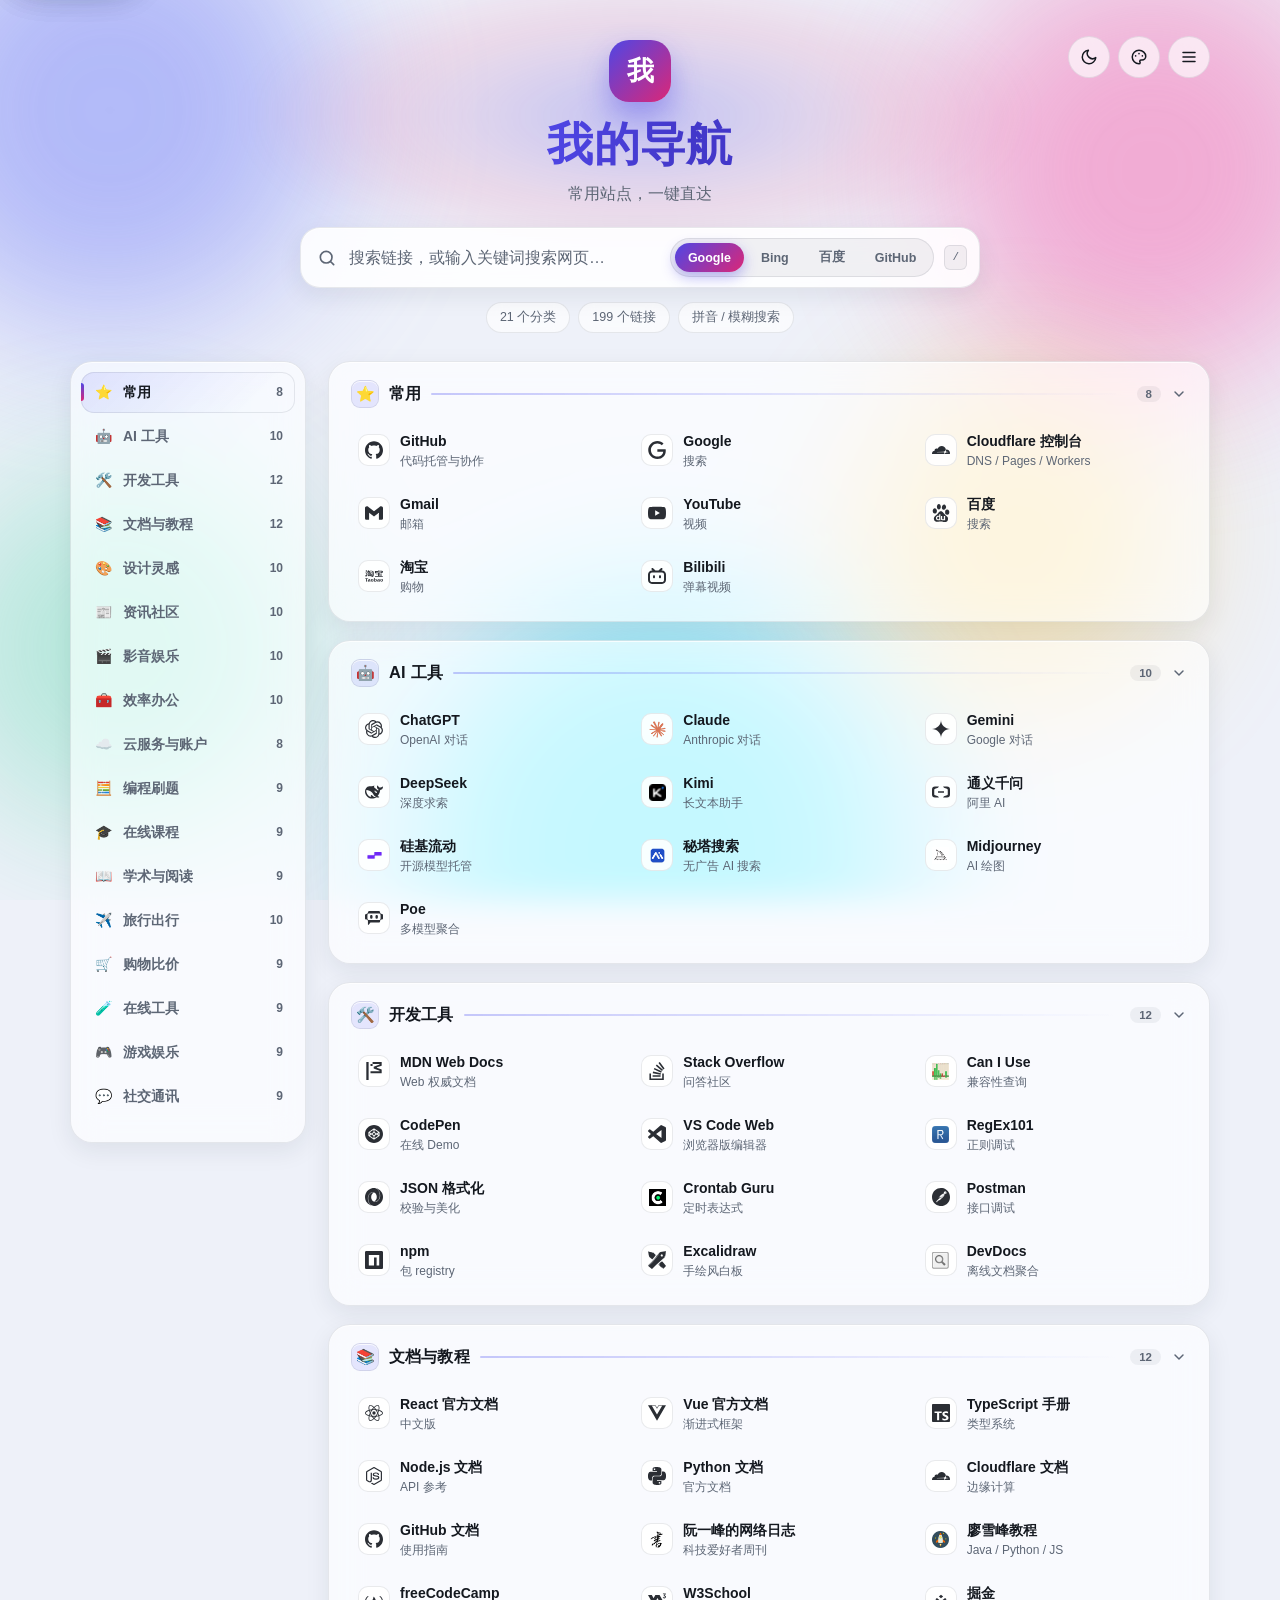
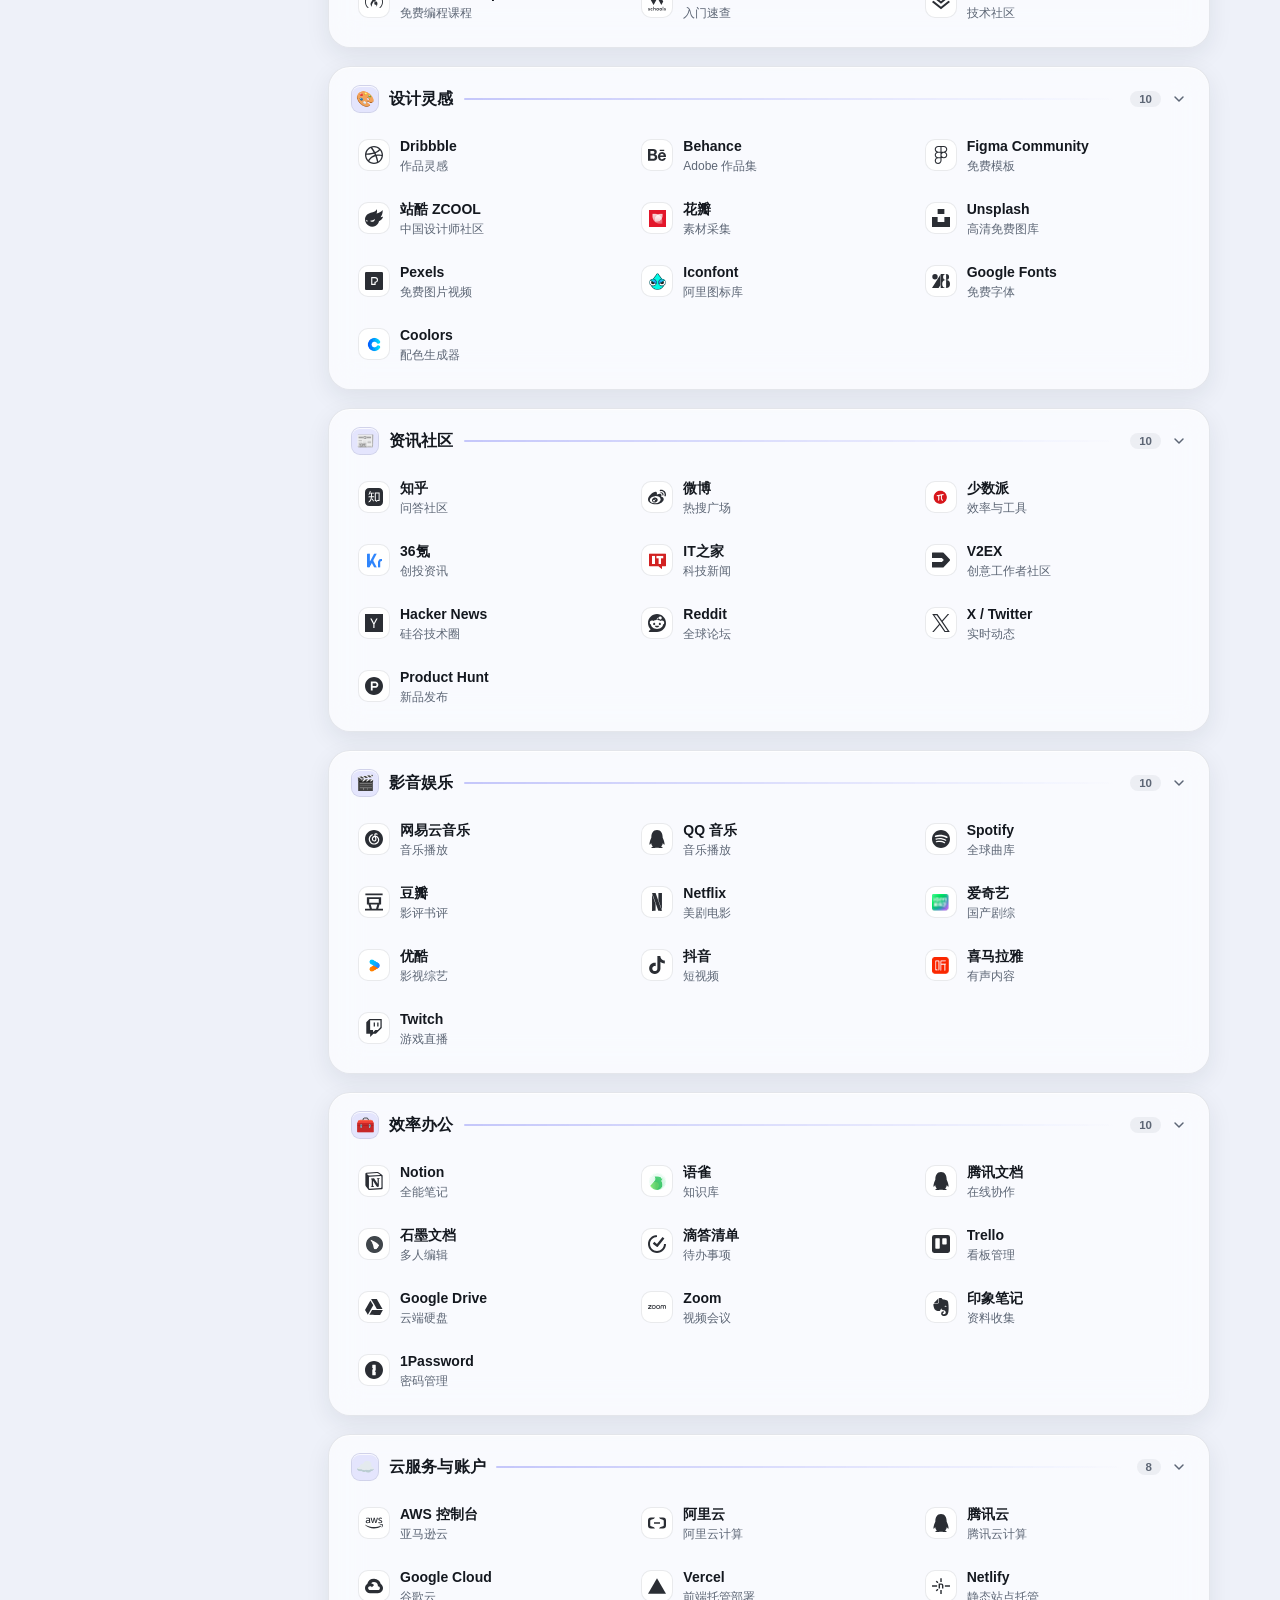
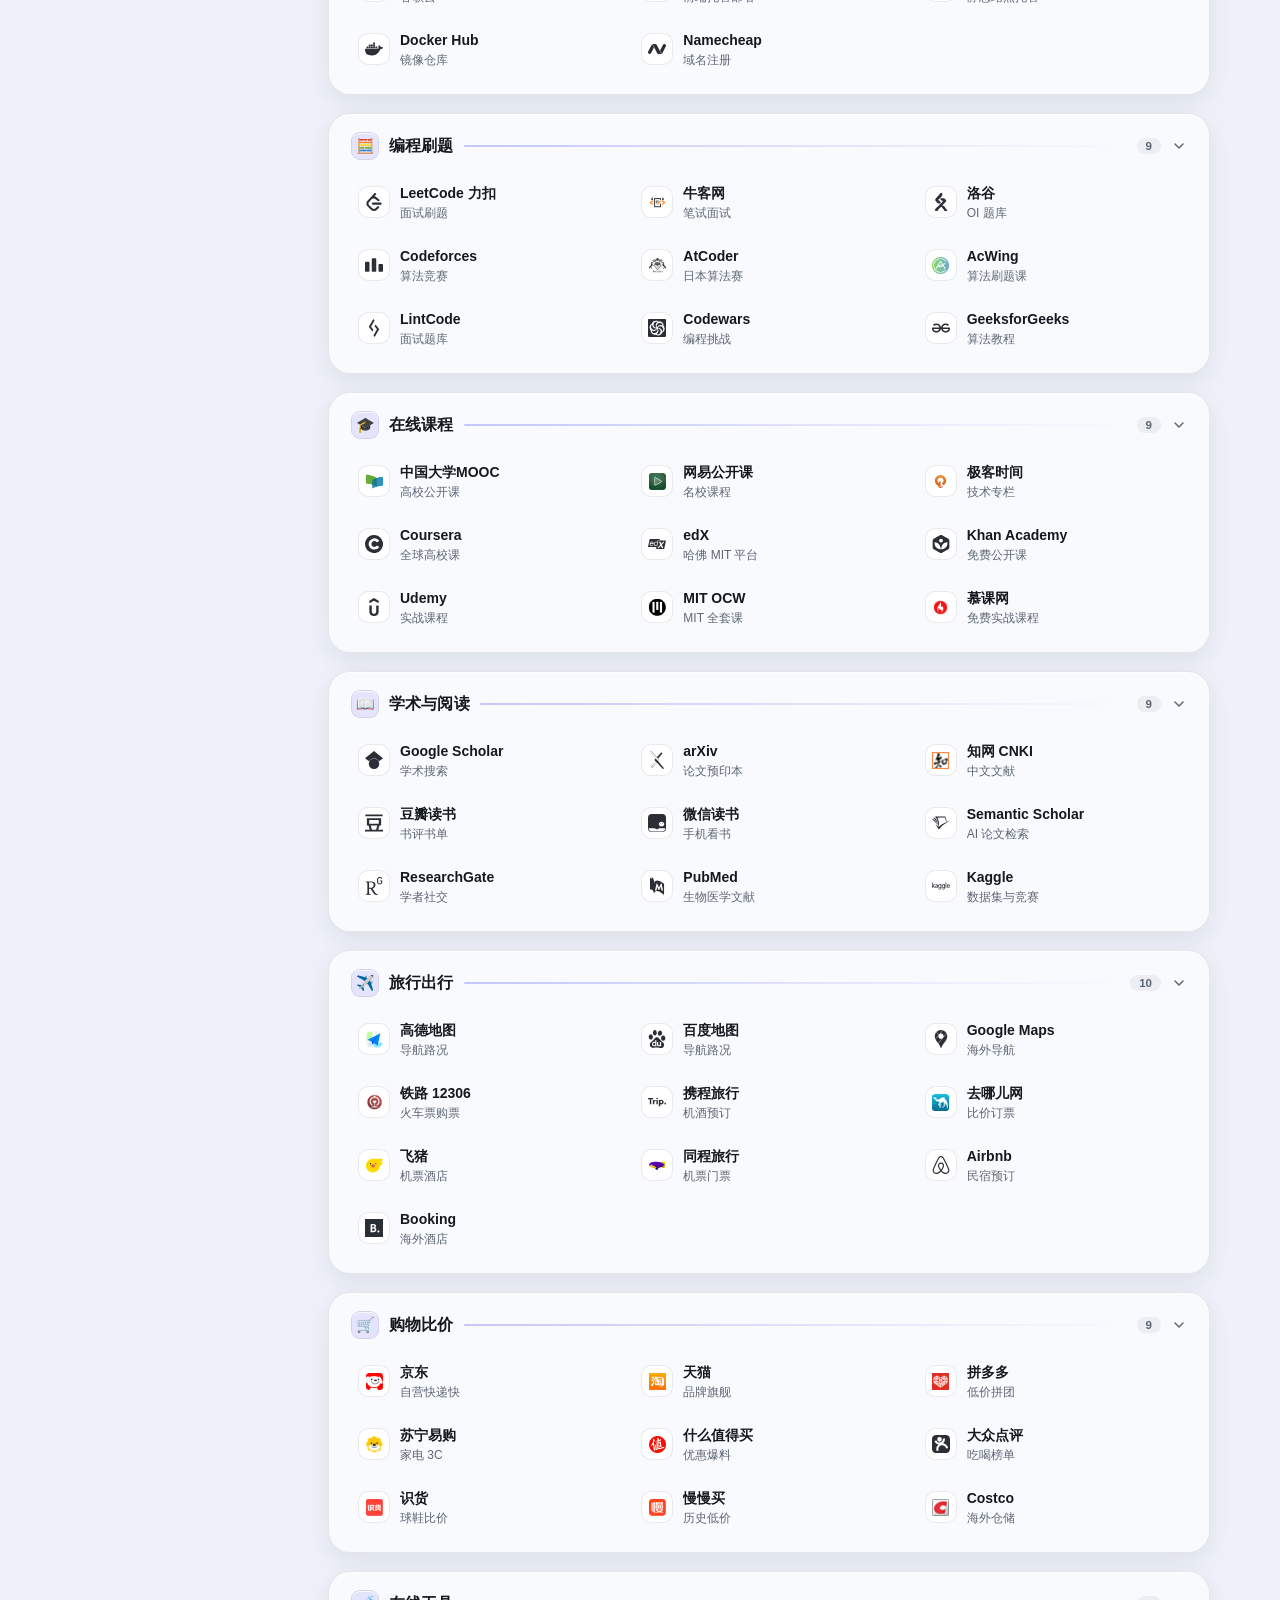
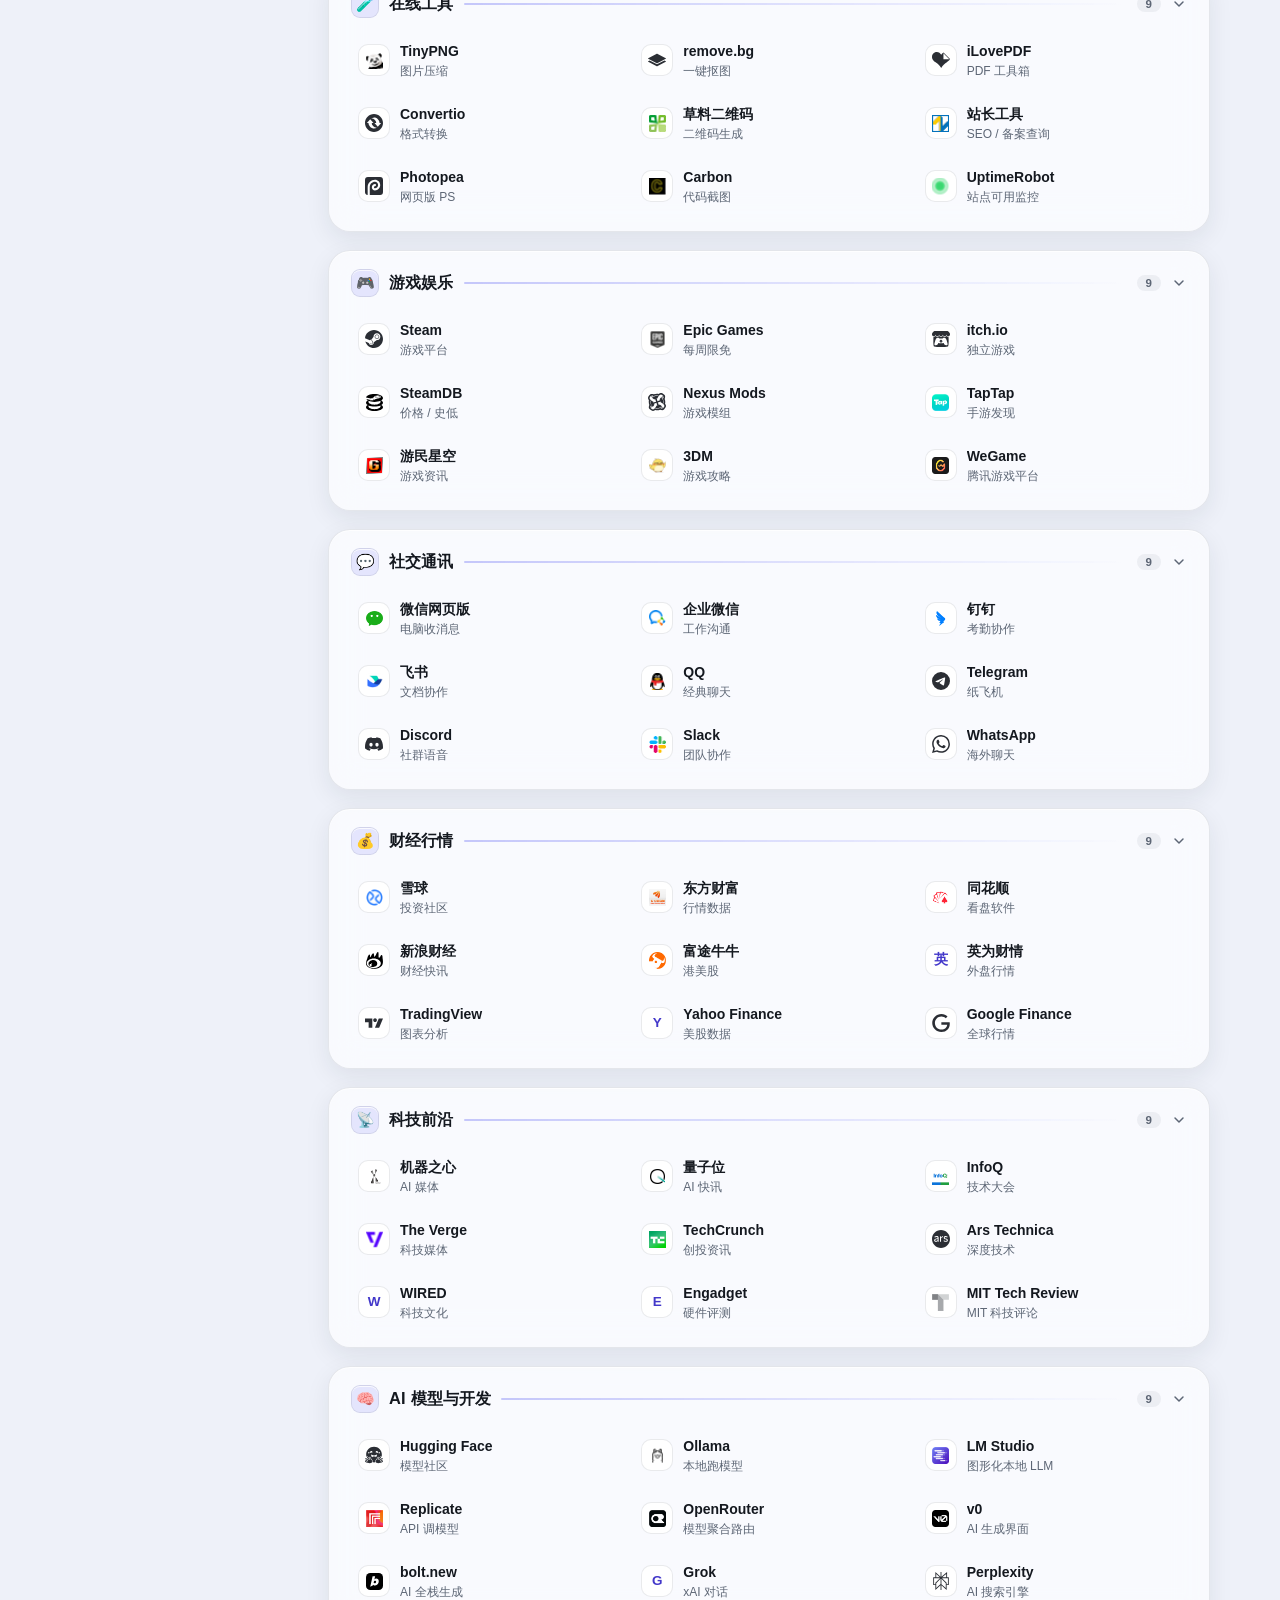
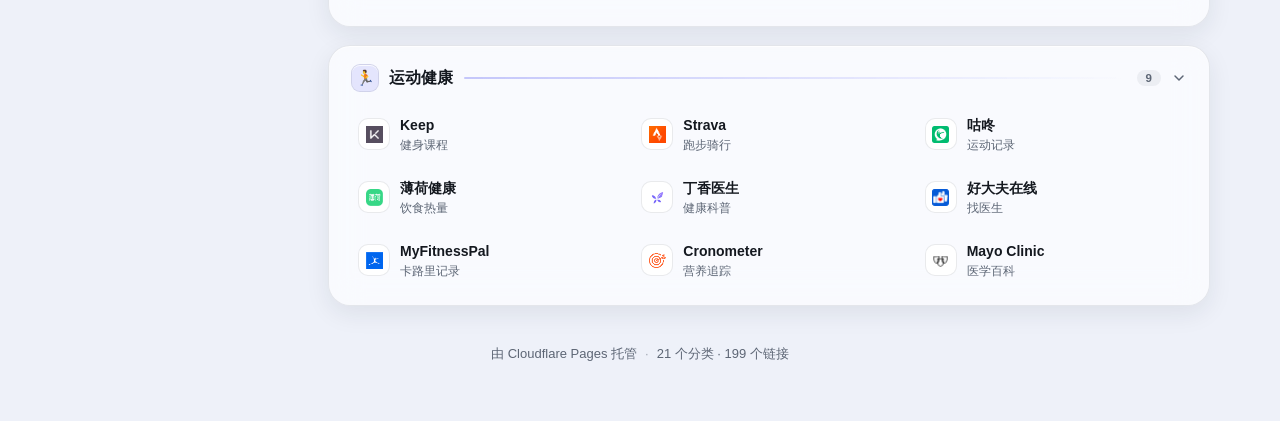
==== commit 5dd5780d: "修复评估发现的问题：线上自检 CI 改为部署冒烟检查 + IME 组合键守卫 + 位图库失败兜底 + 勘误 - CI online job 原来用 curl 抓 tests 页的 SELFCHECK " ====
--- a/index.html
+++ b/index.html
@@ -15,6 +15,8 @@
   <!-- PWA：可安装到桌面 / 主屏，离线也能打开 -->
   <link rel="manifest" href="manifest.webmanifest">
   <link rel="apple-touch-icon" href="apple-touch-icon.png">
+  <!-- apple-mobile-web-app-capable 已废弃，Chrome / Android 认的是下面这个新写法 -->
+  <meta name="mobile-web-app-capable" content="yes">
   <meta name="apple-mobile-web-app-capable" content="yes">
   <meta name="apple-mobile-web-app-title" content="导航">
   <meta name="apple-mobile-web-app-status-bar-style" content="black-translucent">
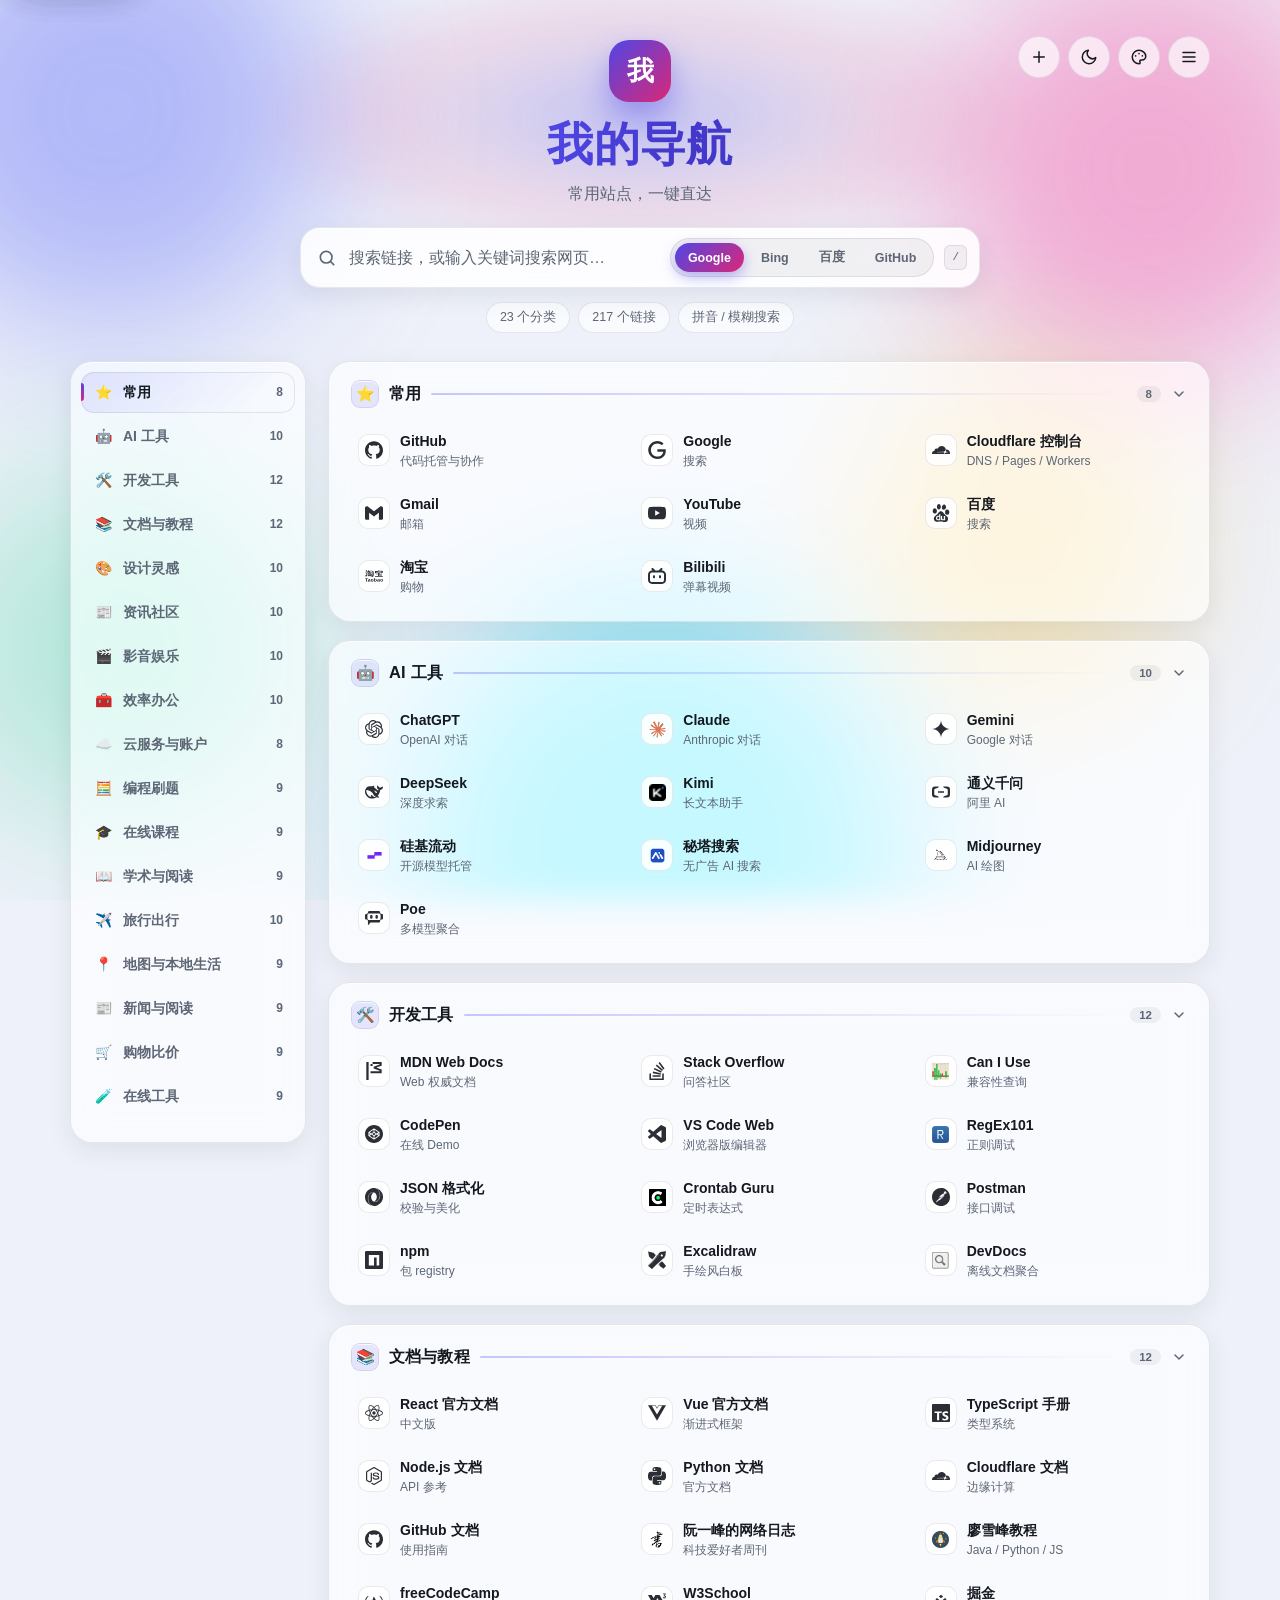
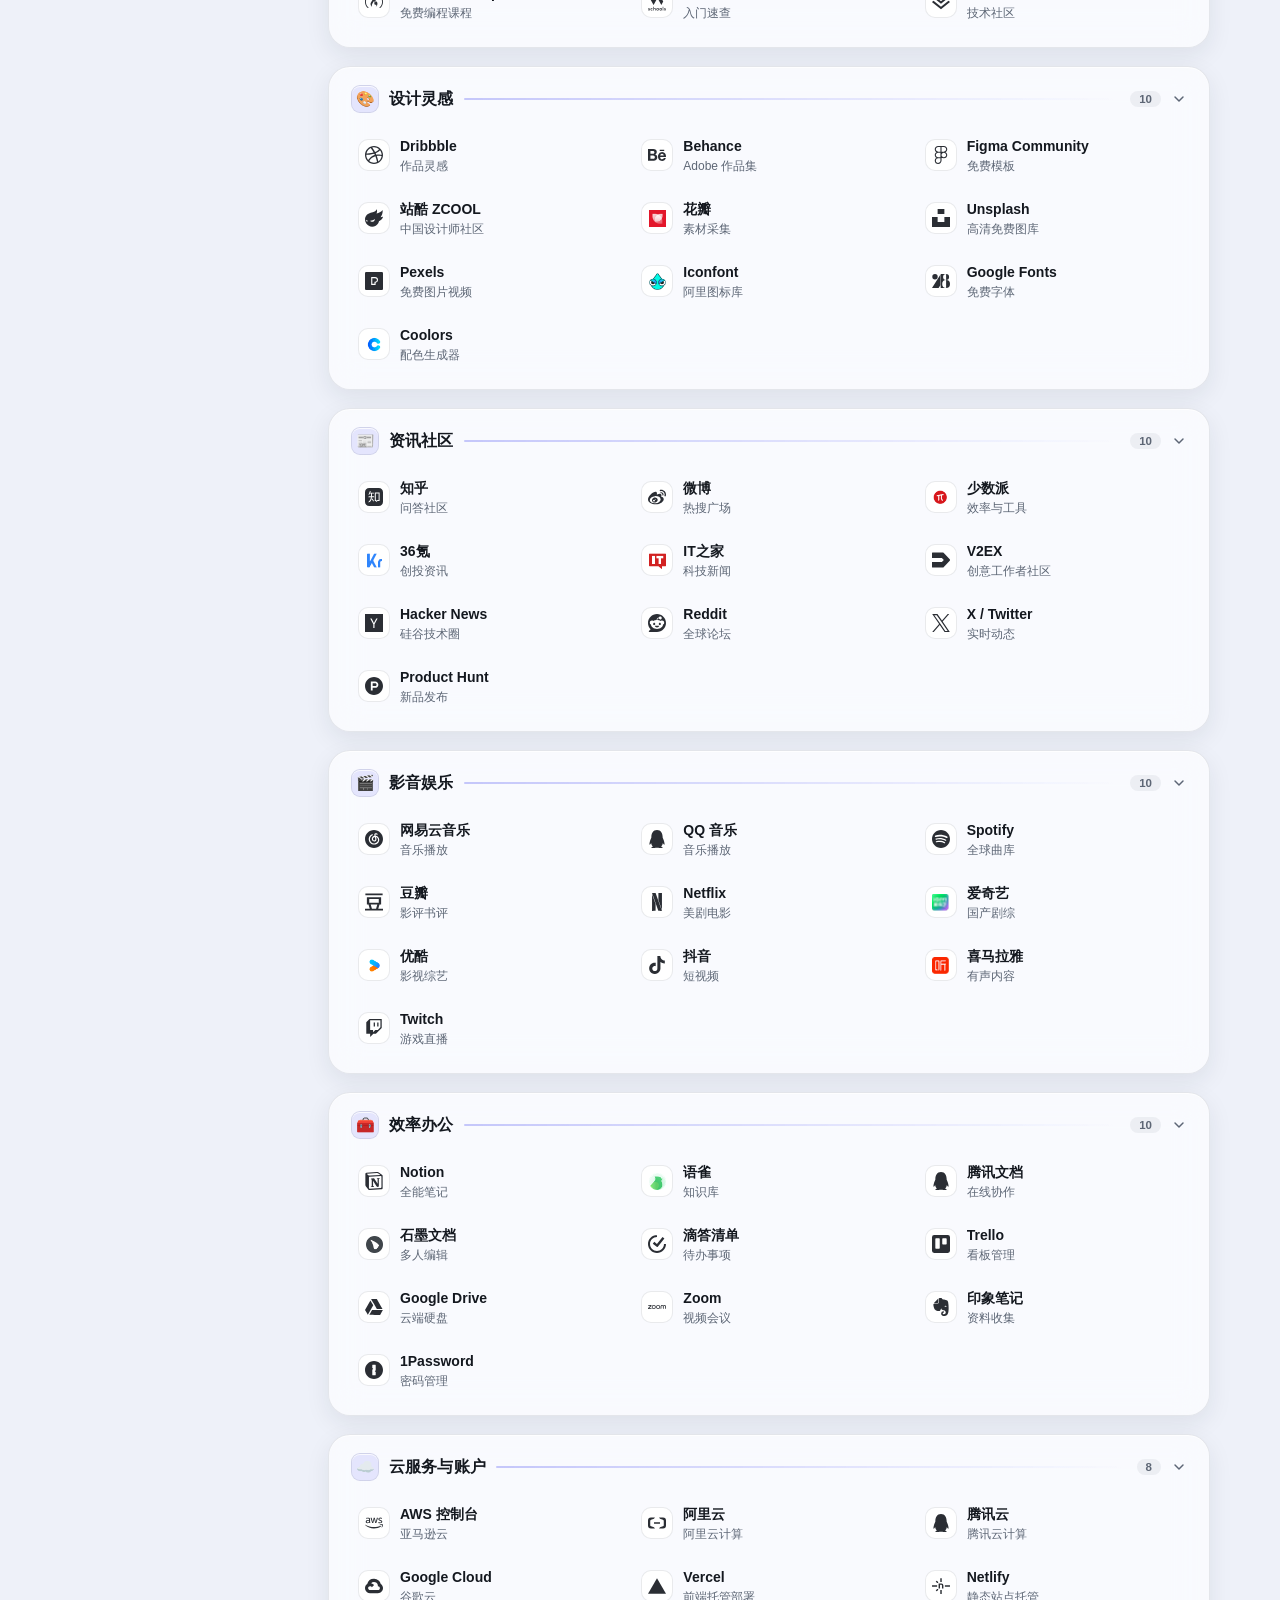
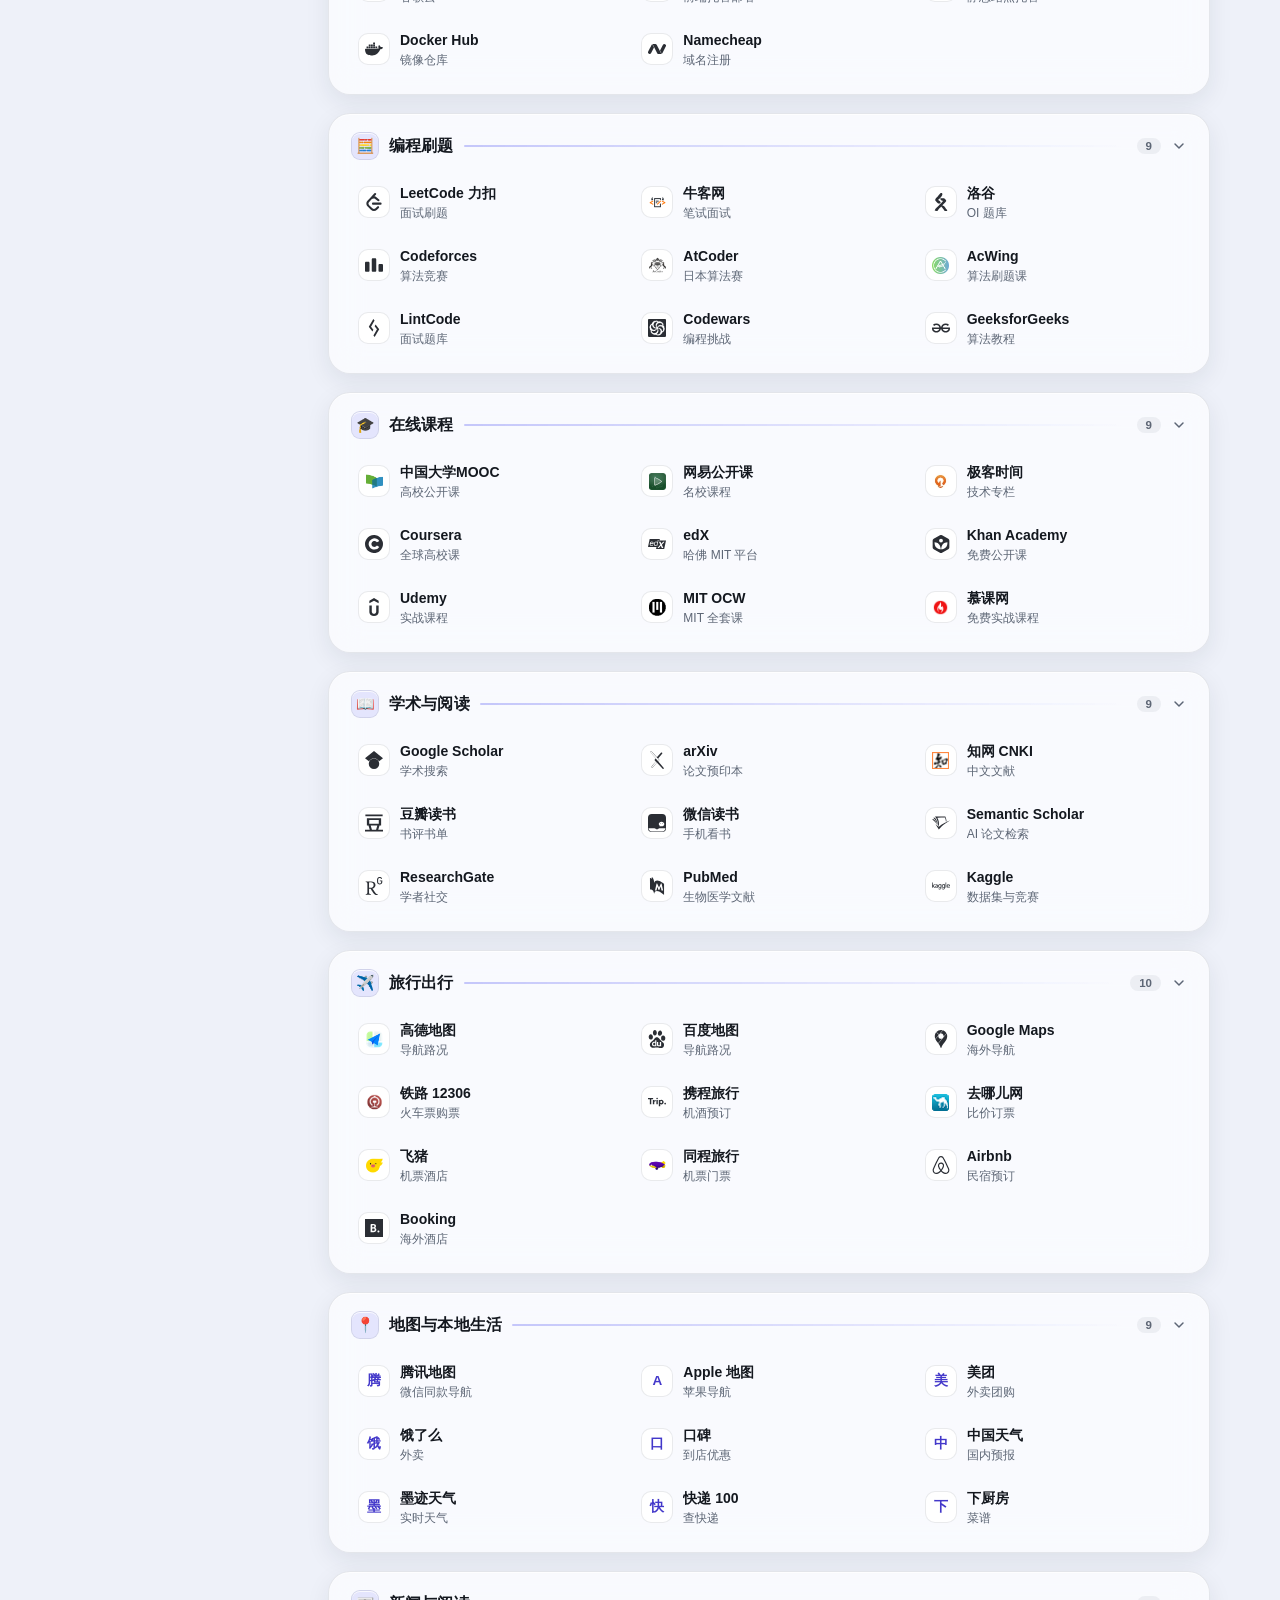
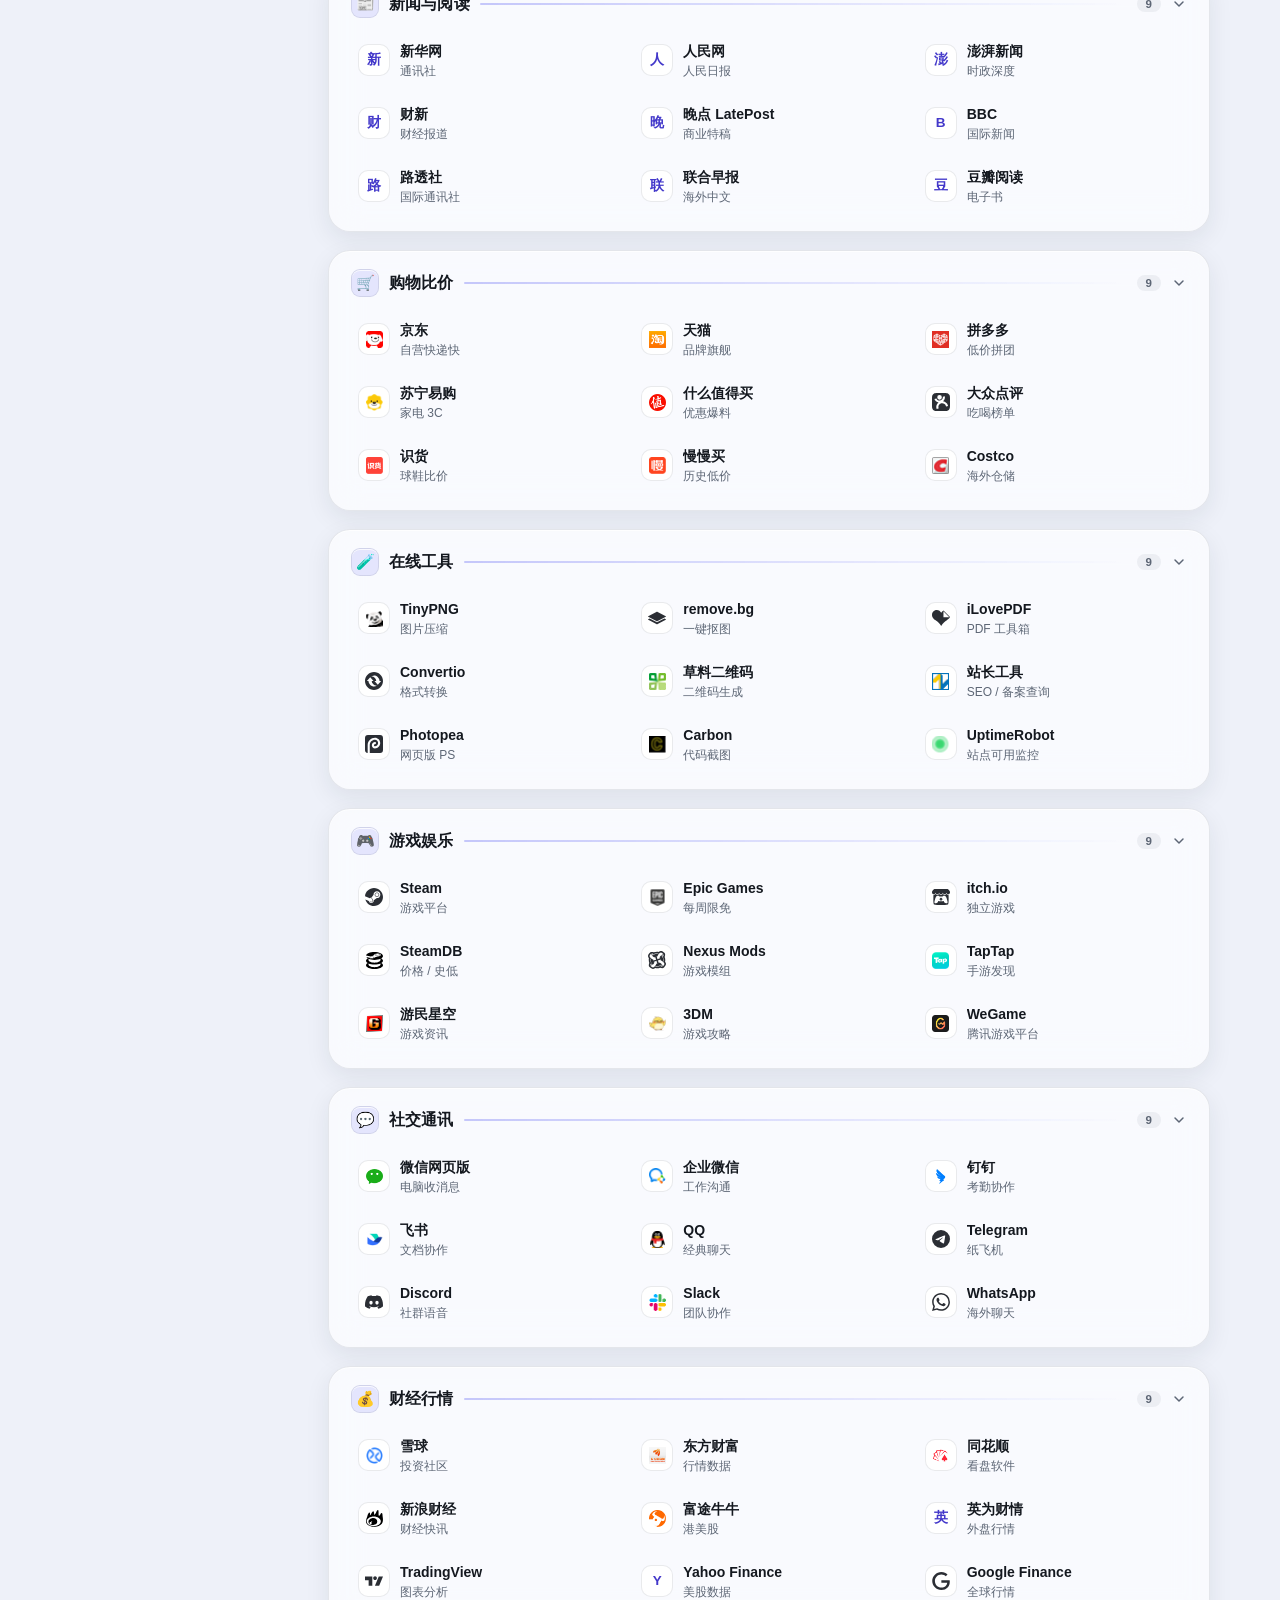
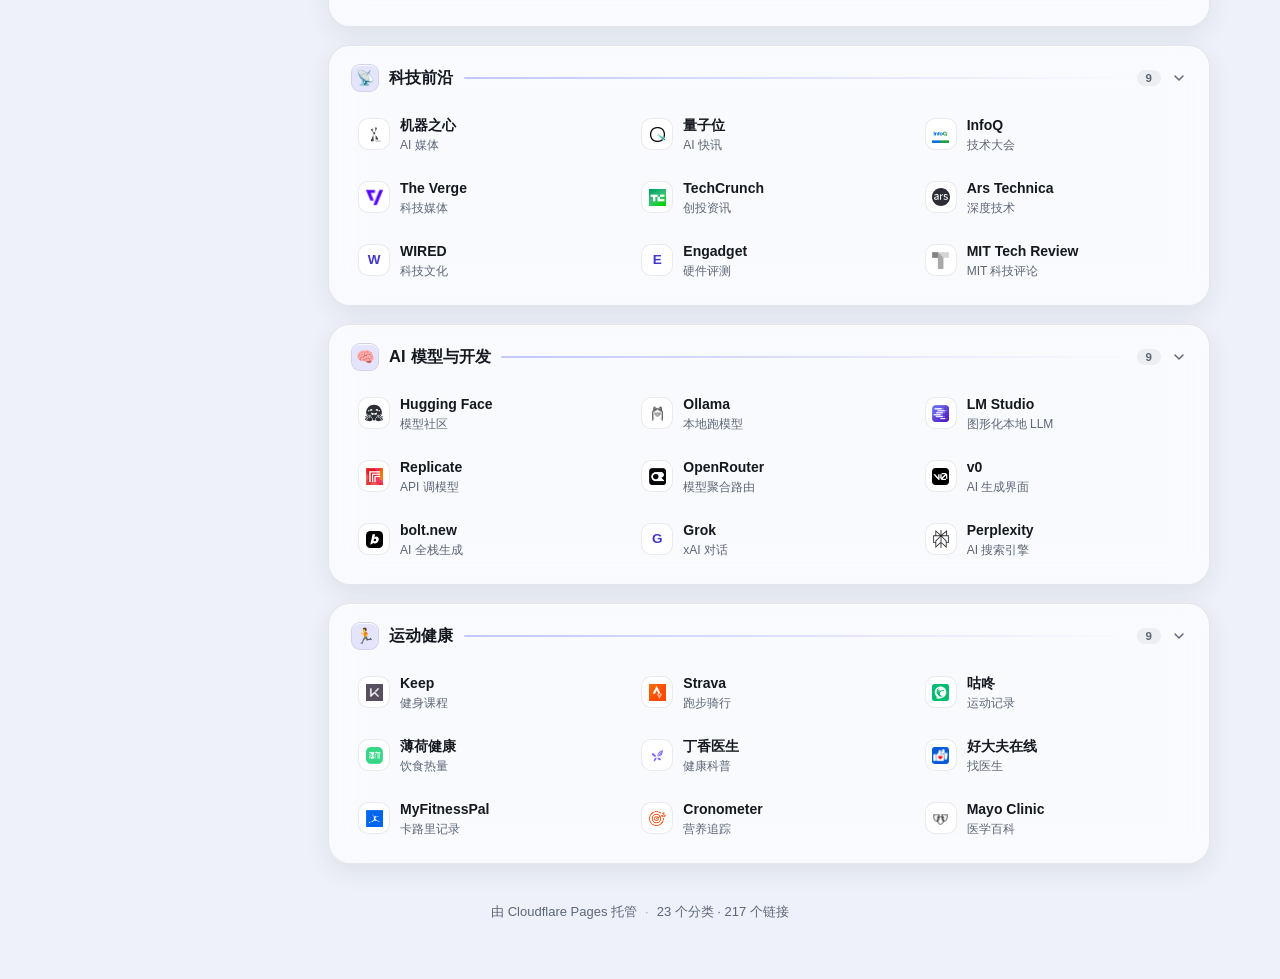
==== commit dcb55204: "搜索结果上限 + 排序可撤销 + 我的收藏 + 新增地图与新闻两个分类" ====
--- a/index.html
+++ b/index.html
@@ -61,10 +61,25 @@
     <!-- ─────────── Hero ─────────── -->
     <header class="hero">
       <div class="hero-tools">
+        <button id="add-toggle" class="icon-btn" type="button" aria-label="添加链接" title="添加链接" aria-expanded="false" aria-controls="add-pop"></button>
         <button id="theme-toggle" class="icon-btn" type="button" aria-label="切换深浅色主题" title="切换主题"></button>
         <button id="palette-toggle" class="icon-btn" type="button" aria-label="选择配色" title="配色主题" aria-expanded="false" aria-controls="palette-pop"></button>
         <button id="view-toggle" class="icon-btn" type="button" aria-label="切换网格 / 列表视图" title="切换视图"></button>
         <div class="palette-pop" id="palette-pop" role="group" aria-label="配色选择" hidden></div>
+        <form class="add-pop" id="add-pop" hidden>
+          <p class="add-title">添加到「我的收藏」</p>
+          <label class="add-field">名称<input id="add-name" type="text" maxlength="40" autocomplete="off" required></label>
+          <label class="add-field">网址<input id="add-url" type="url" inputmode="url" placeholder="https://" autocomplete="off" required></label>
+          <label class="add-field">备注<input id="add-desc" type="text" maxlength="40" autocomplete="off"></label>
+          <p class="add-error" id="add-error" role="alert" hidden></p>
+          <div class="add-actions">
+            <button type="submit" class="add-primary">添加</button>
+            <button type="button" id="add-import" class="add-secondary">导入书签</button>
+            <button type="button" id="add-export" class="add-secondary">导出</button>
+          </div>
+          <p class="add-note">只存在这台浏览器里，不改配置文件。换设备前先导出。</p>
+          <input id="add-file" type="file" accept=".html,.htm,text/html" hidden>
+        </form>
       </div>
 
       <div class="hero-inner">
--- a/styles.css
+++ b/styles.css
@@ -190,6 +190,11 @@
   border-radius: 50%;
   filter: blur(76px);
   opacity: var(--blob-opacity);
+  /* 宽屏放大靠这个变量，不能直接写 transform：
+     @keyframes float 每一帧都声明了 transform，动画的优先级高于普通作者声明，
+     直接写 .blob{transform:scale(1.5)} 会被逐帧覆盖、永远不生效。
+     改成让动画自己读 --blob-scale，宽屏只需改这一个变量。 */
+  --blob-scale: 1;
   animation: float 26s ease-in-out infinite;
   will-change: transform;
 }
@@ -243,13 +248,13 @@
 @keyframes float {
   0%,
   100% {
-    transform: translate3d(0, 0, 0) scale(1);
+    transform: translate3d(0, 0, 0) scale(var(--blob-scale, 1));
   }
   33% {
-    transform: translate3d(48px, -36px, 0) scale(1.09);
+    transform: translate3d(48px, -36px, 0) calc(var(--blob-scale, 1) * 1.09);
   }
   66% {
-    transform: translate3d(-36px, 30px, 0) scale(0.94);
+    transform: translate3d(-36px, 30px, 0) calc(var(--blob-scale, 1) * 0.94);
   }
 }
 
@@ -307,7 +312,12 @@
   position: absolute;
   top: 0;
   right: 0;
-  z-index: 3;
+  /* z-index 必须高于 .search-wrap 的 30。
+     .hero-tools 是定位元素 + z-index≠auto，会建立堆叠上下文，
+     里面的 .palette-pop 写 z-index:40 也只能在**这个上下文内部**排序；
+     在根上下文里真正参与比较的是这里的 3 对 30 —— 原来写 3 时
+     配色面板会被搜索框盖住（站点名一长或视口落在 641~1000px 就很明显）。 */
+  z-index: 31;
   display: flex;
   align-items: center;
   gap: 8px;
@@ -318,9 +328,9 @@
   position: absolute;
   top: 50px;
   right: 0;
-  /* 必须高于 .search-wrap 的 z-index:30，否则站点名一长，
-     搜索框会反过来盖住配色面板 */
-  z-index: 40;
+  /* 只需压住 .hero-tools 内部的兄弟节点；跨出该上下文的排序
+     由上面 .hero-tools 的 z-index:31 负责 */
+  z-index: 1;
   display: flex;
   gap: 9px;
   padding: 11px 13px;
@@ -355,6 +365,118 @@
 .swatch.is-active {
   border-color: var(--text);
   transform: scale(1.12);
+}
+
+/* 添加链接弹层：复用配色弹层的毛玻璃，但内容是表单，所以左对齐、定宽 */
+.add-pop {
+  position: absolute;
+  top: 50px;
+  right: 0;
+  z-index: 2;
+  width: min(320px, calc(100vw - 32px));
+  display: flex;
+  flex-direction: column;
+  gap: 9px;
+  padding: 14px;
+  text-align: left;
+  border-radius: 15px;
+  border: 1px solid var(--border);
+  background: var(--glass-strong);
+  backdrop-filter: blur(16px);
+  -webkit-backdrop-filter: blur(16px);
+  box-shadow: var(--shadow-hover);
+}
+
+.add-title {
+  margin: 0;
+  font-size: 13.5px;
+  font-weight: 650;
+}
+
+.add-field {
+  display: flex;
+  flex-direction: column;
+  gap: 3px;
+  font-size: 12px;
+  color: var(--muted);
+}
+
+.add-field input {
+  height: 34px;
+  padding: 0 10px;
+  border-radius: 9px;
+  border: 1px solid var(--border);
+  background: var(--glass);
+  color: var(--text);
+  font-size: 13.5px;
+}
+
+.add-field input:focus-visible {
+  outline: 2px solid var(--focus-ring);
+  outline-offset: 1px;
+}
+
+.add-error {
+  margin: 0;
+  font-size: 12px;
+  color: #be123c;
+}
+
+html[data-theme="dark"] .add-error {
+  color: #fda4af;
+}
+
+.add-actions {
+  display: flex;
+  gap: 6px;
+}
+
+.add-actions button {
+  height: 32px;
+  padding: 0 12px;
+  border-radius: 999px;
+  border: 1px solid var(--border);
+  background: var(--glass);
+  color: var(--text);
+  font-size: 12.5px;
+  cursor: pointer;
+}
+
+.add-actions button:hover {
+  border-color: var(--accent-ink);
+  color: var(--accent-ink);
+}
+
+.add-primary {
+  background: var(--accent);
+  border-color: transparent;
+  color: #fff;
+}
+
+.add-primary:hover {
+  color: #fff;
+}
+
+.add-note {
+  margin: 0;
+  font-size: 11.5px;
+  line-height: 1.5;
+  color: var(--muted);
+}
+
+.pill-remove {
+  margin-left: 2px;
+  padding: 0 2px;
+  border: 0;
+  background: transparent;
+  color: var(--muted);
+  font-size: 15px;
+  line-height: 1;
+  cursor: pointer;
+}
+
+.pill-remove:hover {
+  color: #be123c;
 }
 
 .hero-inner {
@@ -633,7 +755,10 @@
   transition: background 0.15s ease, color 0.15s ease;
 }
 
-.side-item:hover {
+/* :hover 必须压过下面的 .side-item.is-dimmed（同权重时源码在后者之后会赢），
+   否则悬停"无结果"分类时背景变了、文字色却卡在 --muted，hover 反馈只剩一半 */
+.side-item:hover,
+.side-item:focus-visible {
   background: var(--hover);
   color: var(--text);
 }
@@ -711,8 +836,10 @@
   box-shadow: var(--shadow-hover), inset 0 1px 0 var(--inset-hi);
 }
 
+/* 原来下面还有一条独立的 .panel { scroll-margin-top: 24px; animation: … }，
+   选择器和上面完全相同、权重也一样，等于把同一个块拆成两半：
+   改属性时只改到其中一半就会静默失效。合并成一条。 */
 .panel {
-  scroll-margin-top: 24px;
   animation: panel-in 0.42s cubic-bezier(0.22, 1, 0.36, 1) both;
   /* 曾经试过 content-visibility: auto + contain-intrinsic-size 跳过视口外渲染，
      但首屏时未渲染过的面板会按 320px 占位高度参与位置计算，
@@ -1061,11 +1188,6 @@
   border-color: var(--border);
 }
 
-html[data-view="list"] .pill:hover,
-html[data-view="list"] .pill:focus-visible {
-  background: var(--hover);
-}
-
 html[data-view="list"] .pill-arrow {
   opacity: 0.75;
   transform: none;
@@ -1117,7 +1239,6 @@
 }
 
 .sort-tip button {
-  margin-left: auto;
   border: 1px solid var(--border);
   background: var(--glass);
   color: var(--muted);
@@ -1130,6 +1251,14 @@
 .sort-tip button:hover {
   color: var(--accent-ink);
   border-color: var(--accent-ink);
+}
+
+/* 两个按钮靠右成组：撤销在前，重置在后；窄屏上整组换行，不跟说明文字挤在一行 */
+.sort-tip-actions {
+  display: flex;
+  gap: 6px;
+  margin-left: auto;
+  flex: none;
 }
 
 /* ─────────────── 搜索建议下拉 ─────────────── */
@@ -1249,6 +1378,9 @@
   color: inherit;
   border-radius: 4px;
   padding: 0 2px;
+  /* 和上面的 background 一样双写：不支持 color-mix() 的浏览器会在解析期
+     丢弃下面这条，退回上面那个半透明靛蓝描边，不会整个描边消失 */
+  box-shadow: 0 0 0 1px rgba(99, 102, 241, 0.2);
   box-shadow: 0 0 0 1px color-mix(in srgb, var(--accent) 20%, transparent);
 }
 
@@ -1394,15 +1526,19 @@
   }
 
   /* 配色弹层原本 absolute 定位在右上角，≤414px 时会压住站点标题 <h1>。
-     这里让工具组回到正常流里、独占一行，配色面板不再叠在标题上。 */
+     这里让工具组回到正常流里、独占一行，配色面板不再叠在标题上。
+     注意 .hero-tools 不能写成 static：它是 .palette-pop（position:absolute）
+     的包含块，一旦变 static，包含块就上溯到 .hero，下面 top 的基准也变了，
+     面板反而会盖回标题上。改成 relative 既留在正常流里、又保住包含块。 */
   .hero-tools {
-    position: static;
+    position: relative;
     justify-content: flex-end;
     margin-bottom: 10px;
   }
 
   .palette-pop {
-    top: 48px;
+    top: 50px;
+    right: 0;
   }
 
   /* 性能：小屏统一减弱模糊层数，避免大量 backdrop-filter 掉帧耗电 */
@@ -1442,9 +1578,8 @@
     padding: 8px 6px;
   }
 
-  .side-count {
-    display: none;
-  }
+  /* .side-count { display: none } 已在 max-width:1000px 那段写过，
+     640px 断点被它完全包含，重复声明只会让人以为两处要同步维护 */
 
   .brand-mark {
     width: 54px;
@@ -1532,7 +1667,7 @@
     font-size: 17px;
   }
   .blob {
-    transform: scale(1.5);
+    --blob-scale: 1.5;
   }
 }
 @media (min-width: 2400px) {
@@ -1543,13 +1678,20 @@
     font-size: 19px;
   }
   .blob {
-    transform: scale(2);
+    --blob-scale: 2;
   }
 }
 
 /* 打印：默认会把深色光斑 + 玻璃拟态 + 渐变透明标题一起打出来 */
 @media print {
-  :root {
+  /* 这里必须把 html[data-theme="dark"] 和 html[data-accent] 一起带上。
+     只写 :root 的话权重只有 (0,1,0)，而上面 html[data-theme="dark"] 是 (0,1,1)，
+     深色主题用户打印时 --text 仍是浅色、--glass 仍是半透明深色，
+     浏览器默认不打印背景 → 白底浅字，整页几乎不可读。
+     加 data-accent 是因为配色块权重更高（0,2,1 / 0,2,0），同理会盖回来。 */
+  :root,
+  html[data-theme],
+  html[data-accent] {
     --bg: #fff;
     --text: #000;
     --muted: #333;
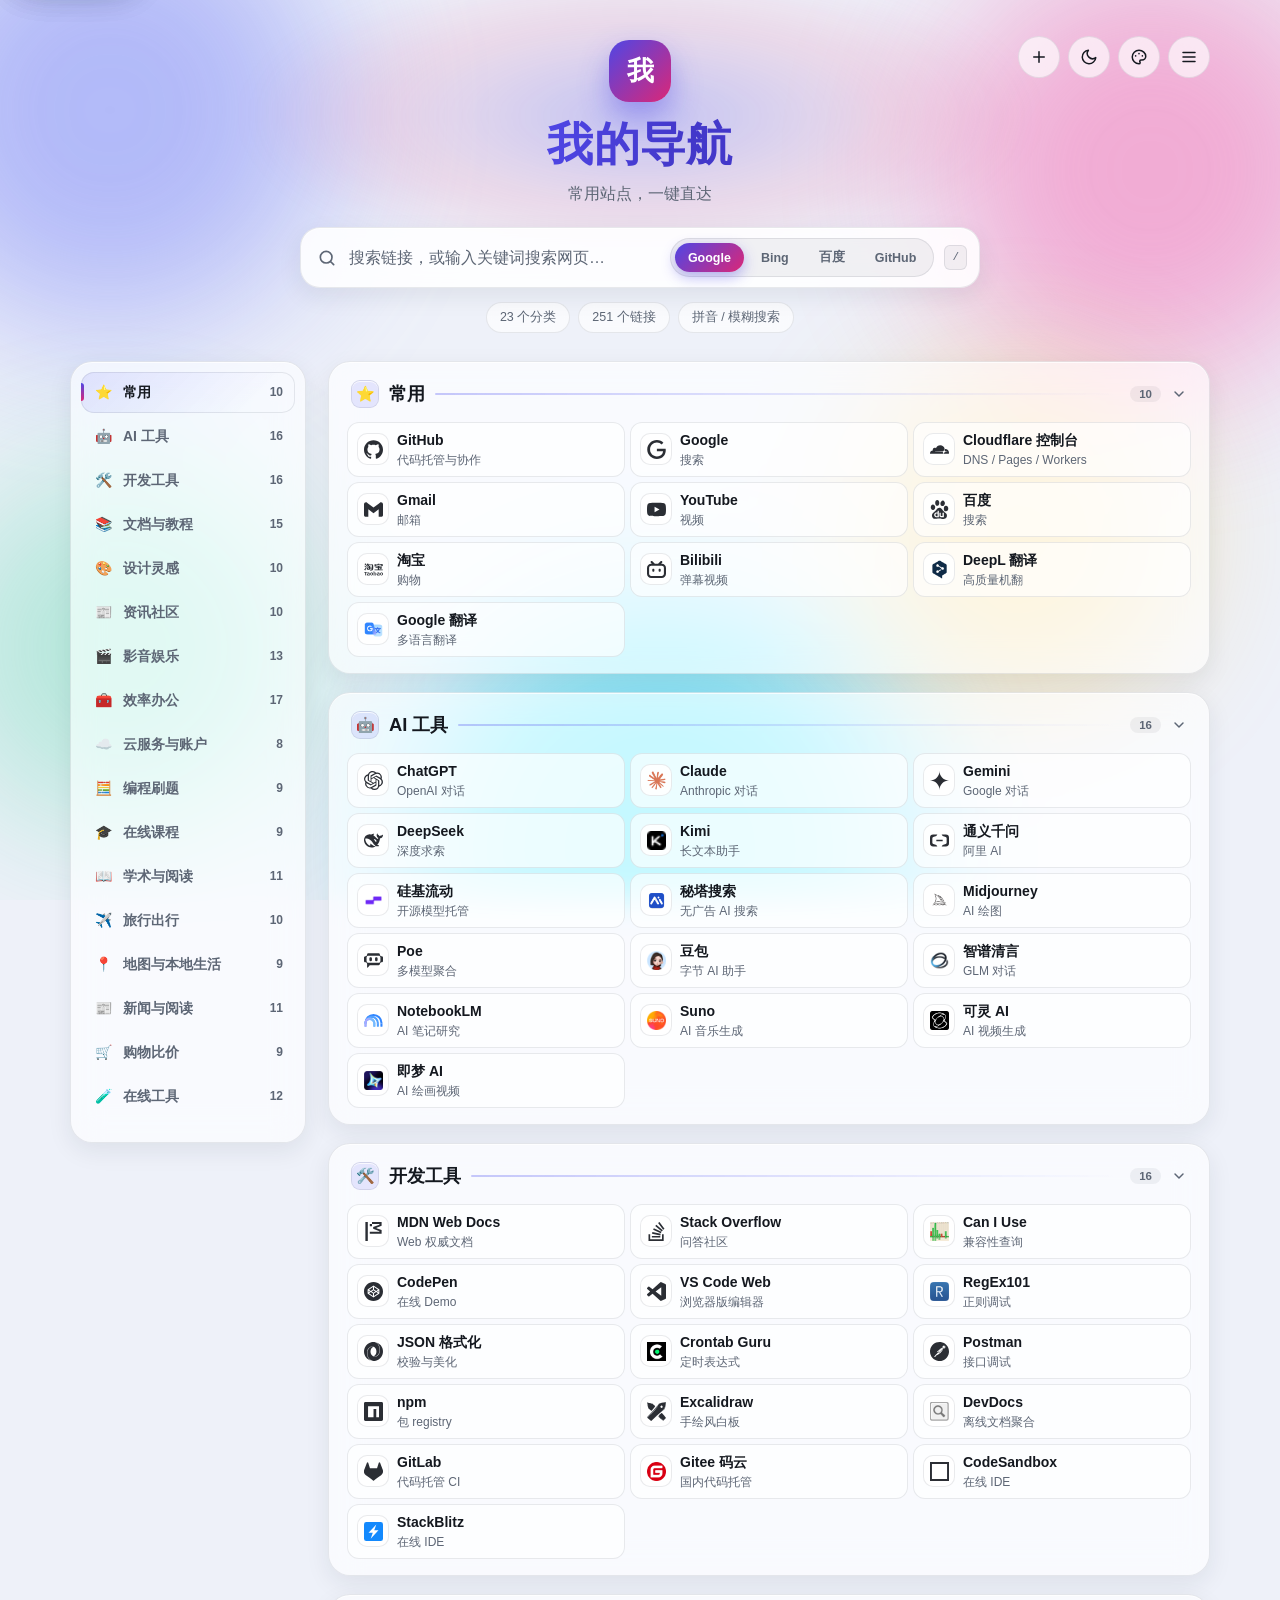
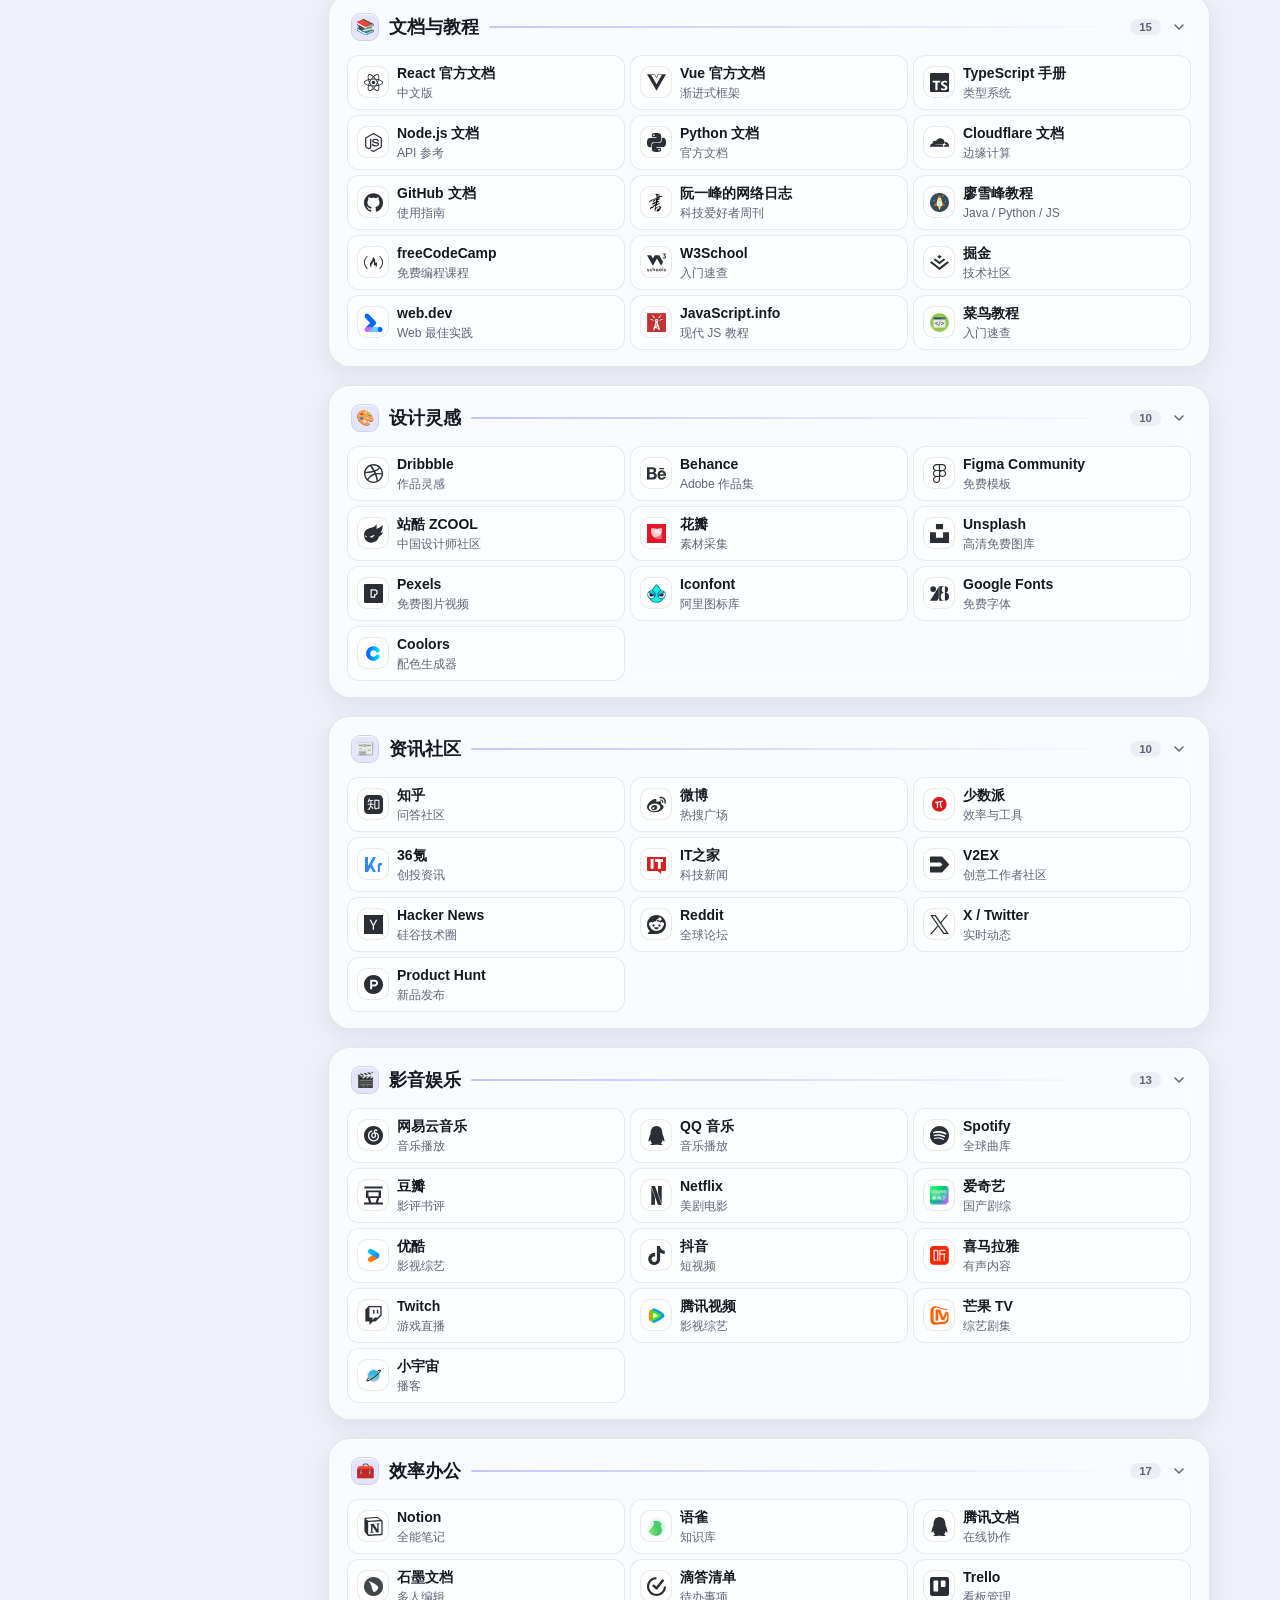
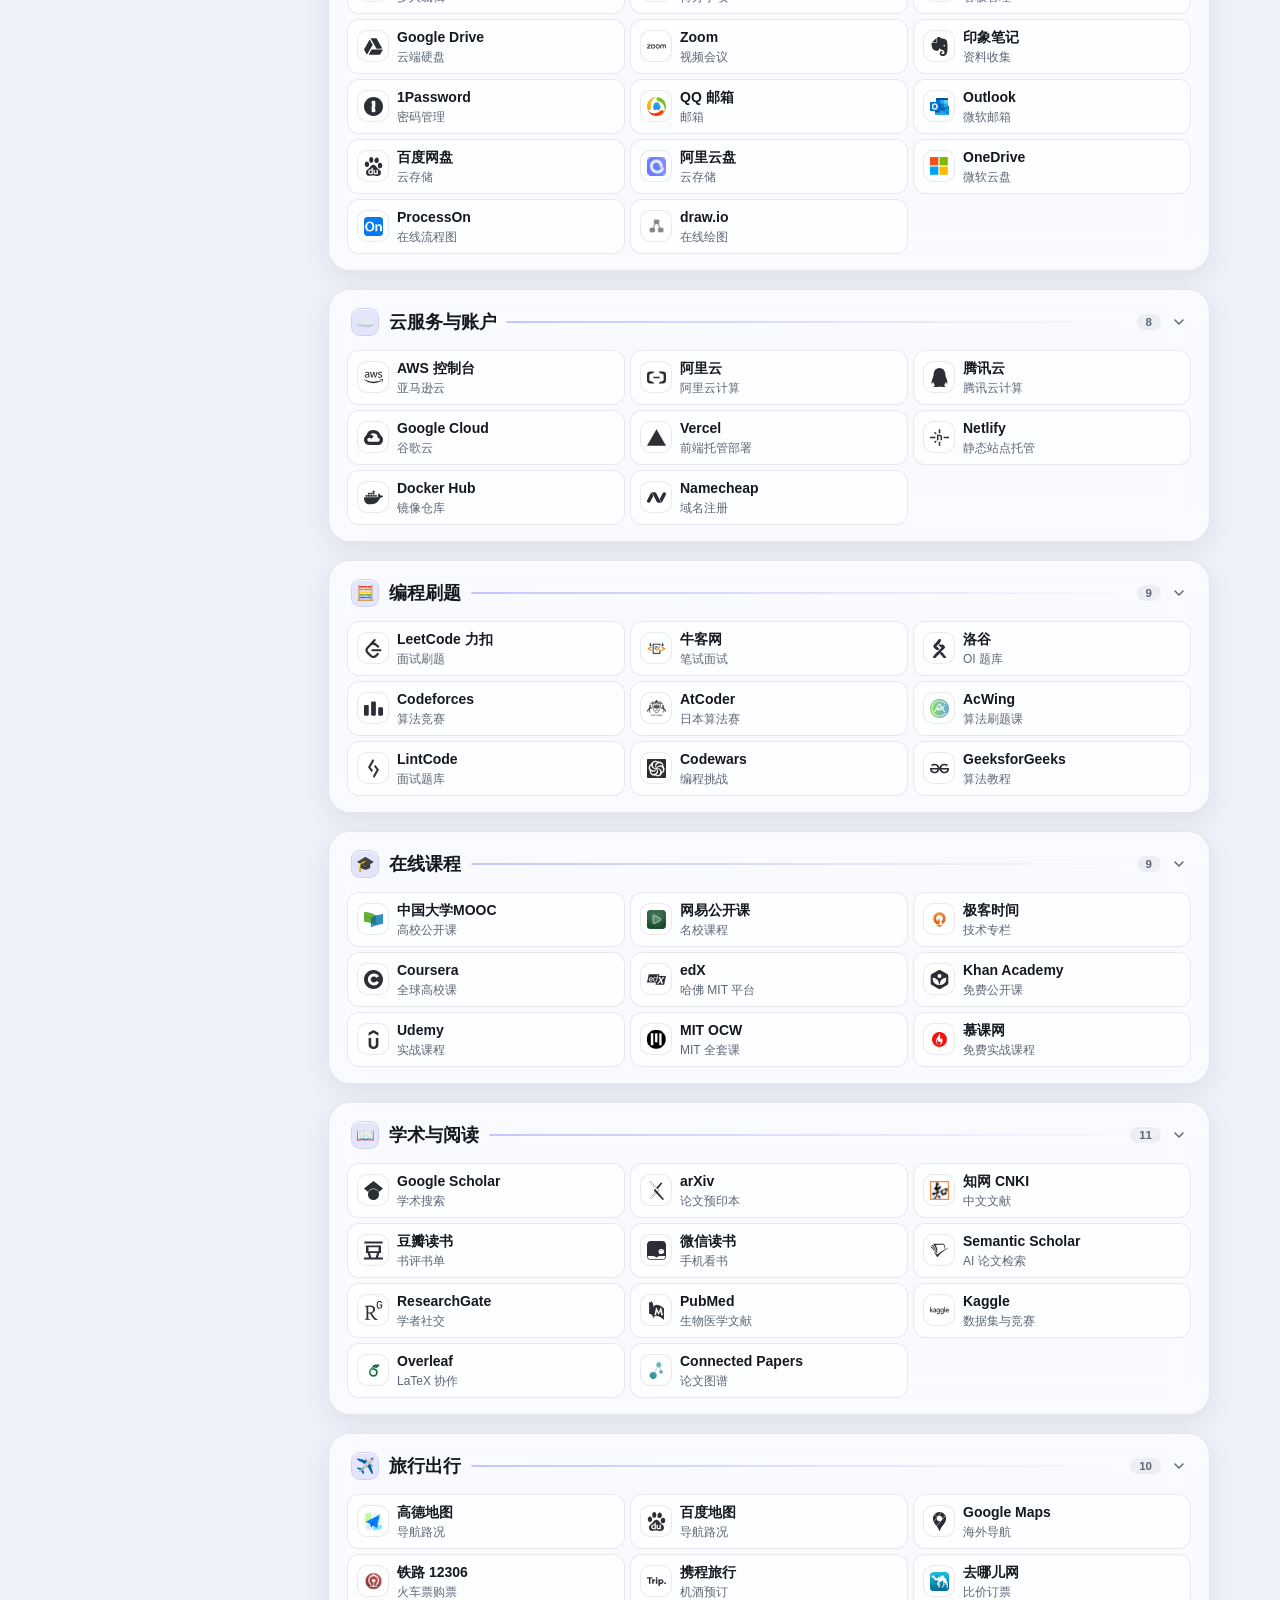
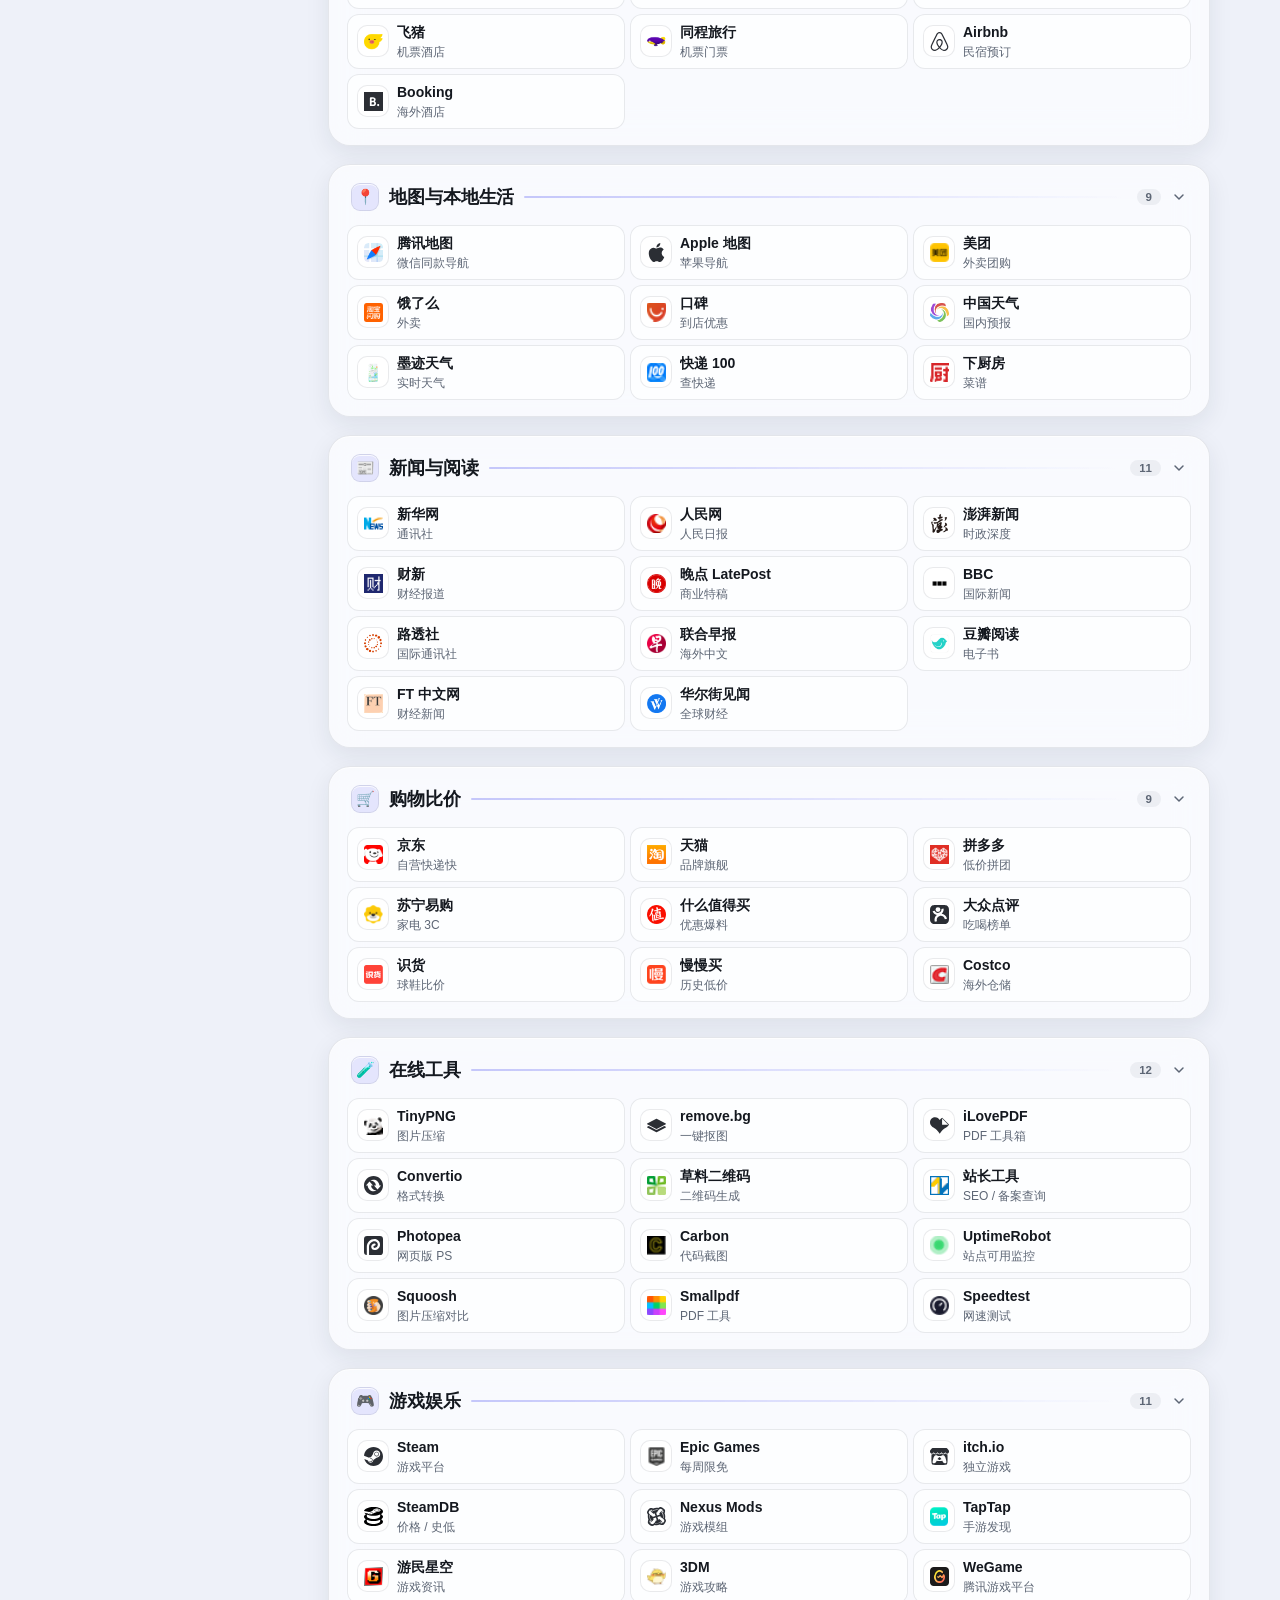
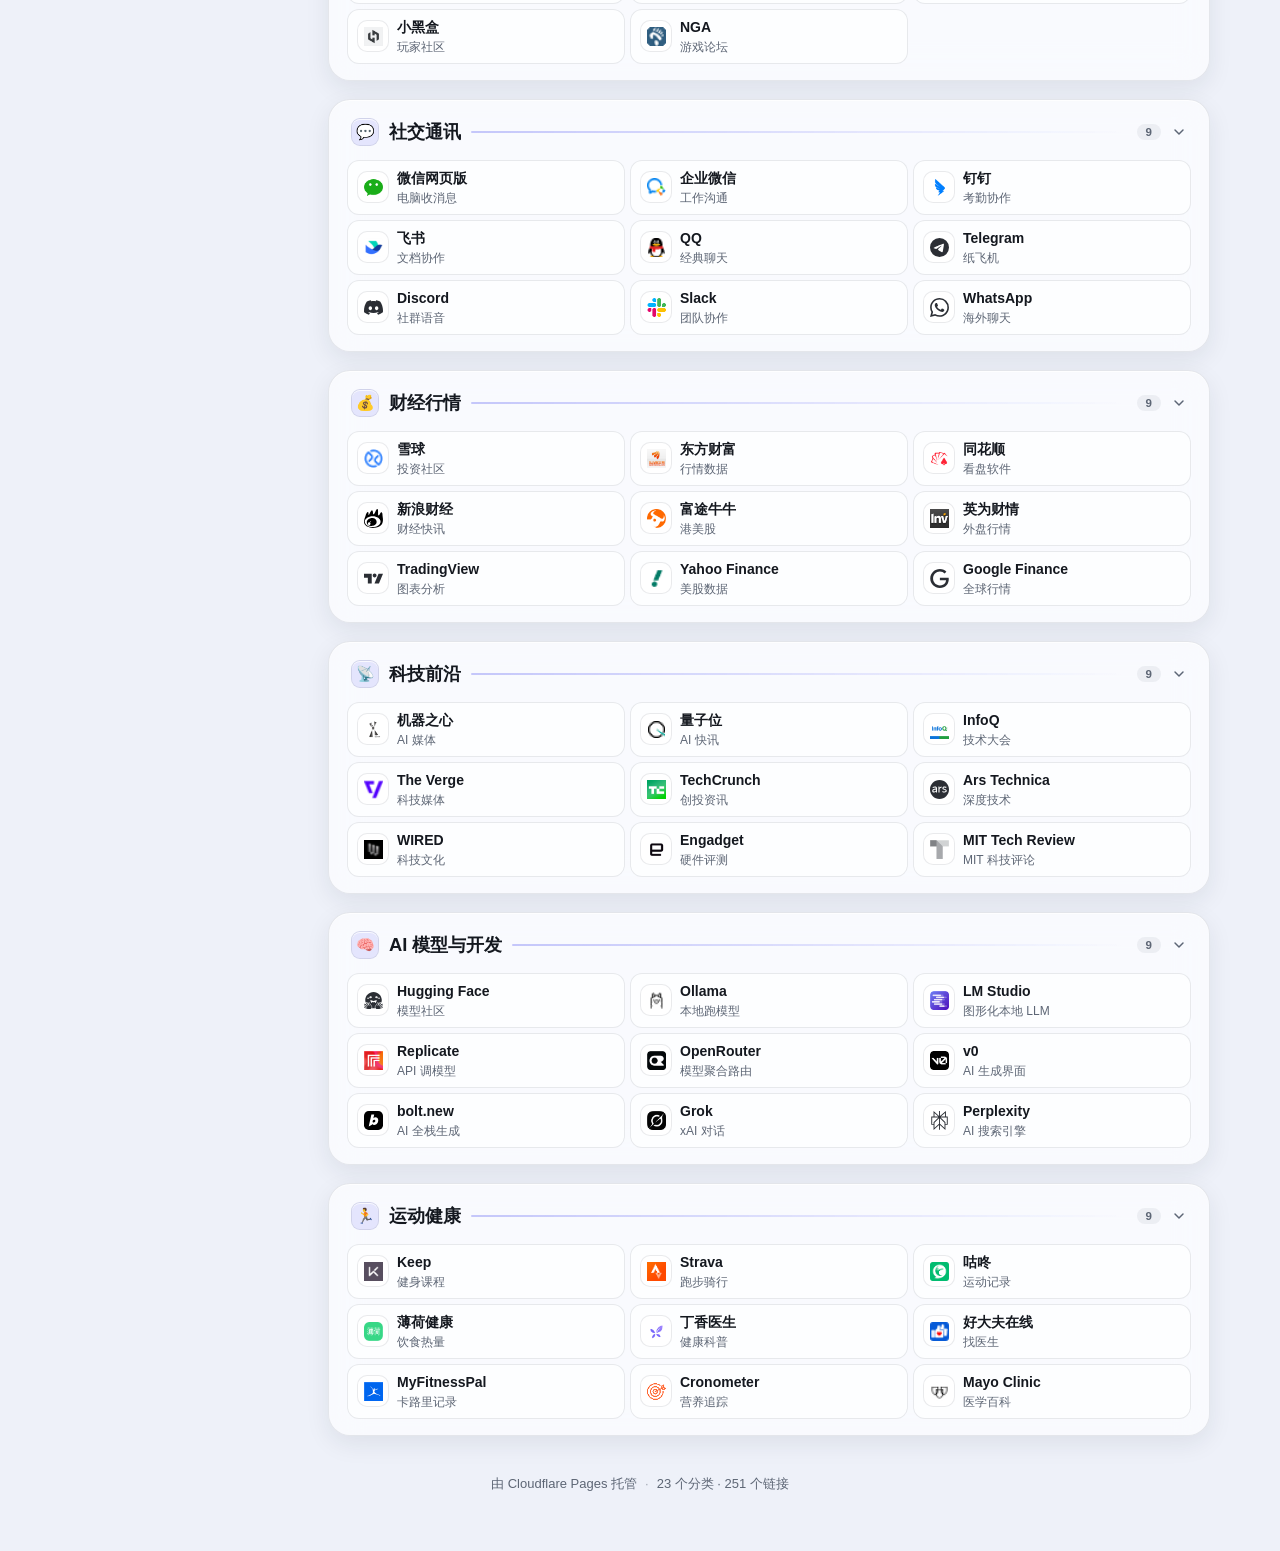
==== commit 98418a37: "新增 34 个常见站点：23 分类 251 条链接，本地图标全覆盖 - 内容：翻译 / AI / 开发 / 文档 / 影音 / 办公 / 学术 / 新闻 / 工具 / 游戏，中文站补齐拼音字段 - 图" ====
--- a/index.html
+++ b/index.html
@@ -148,7 +148,7 @@
 
   <script src="data.js"></script>
   <script src="icons.js"></script>
-  <!-- 位图图标库 150KB，占首屏 65%。async + preload：和 CSS 并行下载，
+  <!-- 位图图标库 br 约 239KB，占首屏大头。async + preload：和 CSS 并行下载，
        但不挡首屏渲染；到货后 app.js 的 watchBitmapLibrary() 会补图标。 -->
   <link rel="preload" href="icons-img.js" as="script">
   <script src="icons-img.js" id="icons-img-script" async></script>
--- a/styles.css
+++ b/styles.css
@@ -28,6 +28,18 @@
   --shadow-hover: 0 16px 36px rgba(24, 32, 56, 0.14);
   --inset-hi: rgba(255, 255, 255, 0.75);
   --blob-opacity: 0.55;
+
+  /* 错误 / 警告色也收进变量：原来 #be123c 直接写死在 .add-error 和 .pill-remove:hover 里，
+     换配色、切深浅色都调不动，是全站唯一游离在主题体系外的两种状态色 */
+  --danger: #be123c;
+  --danger-bg: rgba(190, 18, 60, 0.12);
+  --warn: #b45309;
+  --warn-bg: rgba(180, 83, 9, 0.12);
+
+  /* 交互过渡统一走这两个：原来每个元素各自写 0.12~0.25s 的 ease，
+     悬停手感和节奏对不齐 */
+  --ease: cubic-bezier(0.4, 0, 0.2, 1);
+  --dur: 0.15s;
 }
 
 html[data-theme="dark"] {
@@ -50,6 +62,11 @@
   --shadow-hover: 0 18px 42px rgba(0, 0, 0, 0.6);
   --inset-hi: rgba(255, 255, 255, 0.07);
   --blob-opacity: 0.34;
+
+  --danger: #fda4af;
+  --danger-bg: rgba(253, 164, 175, 0.14);
+  --warn: #fbbf24;
+  --warn-bg: rgba(251, 191, 36, 0.14);
 }
 
 /* ─────────────── 配色主题（data-accent） ───────────────
@@ -419,11 +436,7 @@
 .add-error {
   margin: 0;
   font-size: 12px;
-  color: #be123c;
-}
-
-html[data-theme="dark"] .add-error {
-  color: #fda4af;
+  color: var(--danger);
 }
 
 .add-actions {
@@ -440,20 +453,38 @@
   color: var(--text);
   font-size: 12.5px;
   cursor: pointer;
-}
-
-.add-actions button:hover {
+  transition: border-color var(--dur) var(--ease), color var(--dur) var(--ease),
+    background var(--dur) var(--ease), filter var(--dur) var(--ease), transform var(--dur) var(--ease);
+}
+
+/* 次要按钮（导入书签 / 导出）：HTML 里给了 class，这里显式写出来 */
+.add-secondary {
+  color: var(--muted);
+}
+
+.add-actions .add-secondary:hover {
+  background: var(--hover);
   border-color: var(--accent-ink);
   color: var(--accent-ink);
 }
 
-.add-primary {
-  background: var(--accent);
+/* 主按钮必须比上面的 .add-actions button 更具体：两者权重都是 (0,1,0)，
+   同权重时后写的赢，所以只写 .add-primary 会被基础样式盖掉（实测渐变和白色文字全丢）。 */
+.add-actions .add-primary {
   border-color: transparent;
+  /* 白字不能压在 --accent 上：实测浅色主题的琥珀只有 3.19:1、深色的琥珀低到 1.67:1，
+     而深色主题的 --accent 本身就是浅色。跟品牌角标 / 选中的引擎一样用 --accent-grad-*，
+     实测 5 套配色都在 5.0:1 以上。 */
+  background: linear-gradient(135deg, var(--accent-grad-1, var(--accent)), var(--accent-grad-2, var(--accent-2)));
+  box-shadow: 0 3px 10px color-mix(in srgb, var(--accent-grad-1, var(--accent)) 34%, transparent);
   color: #fff;
 }
 
-.add-primary:hover {
+.add-actions .add-primary:hover {
+  /* 原来这里只重复声明 color:#fff，等于没有任何悬停反馈 */
+  filter: brightness(1.08);
+  transform: translateY(-1px);
+  box-shadow: 0 6px 16px color-mix(in srgb, var(--accent-grad-1, var(--accent)) 40%, transparent);
   color: #fff;
 }
 
@@ -464,19 +495,35 @@
   color: var(--muted);
 }
 
+/* 移除按钮：原来用 padding: 0 2px 铺一个约 15px 的×，既够不到 24px 的点击目标，
+   又在 .pill 的 gap:10px 后面多撑出一个空档（箭头还占着位）。
+   现在给它撑到 24px 见方，并且排在箭头前面（见 app.js 的 attachRemove）。 */
 .pill-remove {
-  margin-left: 2px;
-  padding: 0 2px;
+  flex: 0 0 auto;
+  display: grid;
+  place-items: center;
+  width: 24px;
+  height: 24px;
+  padding: 0;
   border: 0;
+  border-radius: 8px;
   background: transparent;
   color: var(--muted);
   font-size: 15px;
   line-height: 1;
   cursor: pointer;
-}
-
-.pill-remove:hover {
-  color: #be123c;
+  transition: color var(--dur) var(--ease), background var(--dur) var(--ease);
+}
+
+.pill-remove:hover,
+.pill-remove:focus-visible {
+  color: var(--danger);
+  background: var(--danger-bg);
+}
+
+/* 有移除按钮时不再显示跳转箭头：两者挤在卡片尾部既拥挤，语义上也互斥 */
+.pill:has(.pill-remove) .pill-arrow {
+  display: none;
 }
 
 .hero-inner {
@@ -829,22 +876,16 @@
   -webkit-backdrop-filter: blur(16px) saturate(150%);
   border: 1px solid var(--border);
   box-shadow: var(--shadow), inset 0 1px 0 var(--inset-hi);
-  transition: box-shadow 0.18s ease;
-}
-
-.panel:hover {
-  box-shadow: var(--shadow-hover), inset 0 1px 0 var(--inset-hi);
-}
-
-/* 原来下面还有一条独立的 .panel { scroll-margin-top: 24px; animation: … }，
-   选择器和上面完全相同、权重也一样，等于把同一个块拆成两半：
-   改属性时只改到其中一半就会静默失效。合并成一条。 */
-.panel {
+  transition: box-shadow var(--dur) var(--ease);
   animation: panel-in 0.42s cubic-bezier(0.22, 1, 0.36, 1) both;
   /* 曾经试过 content-visibility: auto + contain-intrinsic-size 跳过视口外渲染，
      但首屏时未渲染过的面板会按 320px 占位高度参与位置计算，
      侧栏高亮（读 rect.top + scrollY）和侧栏点击跳转都会算错位置。
      正确性优先，这里保持全部渲染。真正的首屏优化在 sw.js（图标库 SWR）和搜索防抖。 */
+}
+
+.panel:hover {
+  box-shadow: var(--shadow-hover), inset 0 1px 0 var(--inset-hi);
 }
 
 @keyframes panel-in {
@@ -986,9 +1027,11 @@
 .panel-title {
   flex: 0 1 auto;
   min-width: 0;
-  font-size: 1.03rem;
+  /* 原来是 1.03rem（约 16.5px），和卡片名 / 侧栏项 / 建议名的 14px 几乎同级，
+     分类标题撑不起"这是这一块的标题"。拉到 1.15rem 并加大字重差。 */
+  font-size: 1.15rem;
   font-weight: 800;
-  letter-spacing: 0.01em;
+  letter-spacing: -0.005em;
   white-space: nowrap;
   overflow: hidden;
   text-overflow: ellipsis;
@@ -1037,26 +1080,31 @@
 .link-grid {
   display: grid;
   grid-template-columns: repeat(auto-fill, minmax(220px, 1fr));
-  gap: 6px;
+  gap: 5px;
 }
 
 .pill {
   display: flex;
   align-items: center;
-  gap: 10px;
-  padding: 8px 10px;
-  border-radius: 14px;
-  border: 1px solid transparent;
+  gap: 8px;
+  padding: 7px 9px;
+  border-radius: 12px;
+  /* 网格视图下卡片原来完全透明、只靠 6px 间隙分隔，199 张卡片糊成一片。
+     给一点静止的底色和描边，扫读时能看清卡片边界。 */
+  background: var(--glass);
+  border: 1px solid var(--border);
   text-decoration: none;
   color: inherit;
-  transition: background 0.15s ease, border-color 0.15s ease, transform 0.15s ease;
+  transition: background var(--dur) var(--ease), border-color var(--dur) var(--ease),
+    transform var(--dur) var(--ease), box-shadow var(--dur) var(--ease);
 }
 
 .pill:hover,
 .pill:focus-visible {
   background: var(--hover);
-  border-color: var(--border);
+  border-color: var(--accent-ink);
   transform: translateY(-2px);
+  box-shadow: var(--shadow);
 }
 
 /* 卡片是页面上数量最多的可聚焦元素（199 个），焦点环必须看得见 */
@@ -1086,11 +1134,13 @@
   position: absolute;
   inset: 0;
   margin: auto;
-  width: 17px;
-  height: 17px;
+  /* 三种图标统一到 19px：原来位图 17px、SVG 18px、首字母 13.5px，
+     同一个 32px 方块里三种视觉重量，切换加载源时图标会明显"跳"一下 */
+  width: 19px;
+  height: 19px;
   object-fit: contain;
   opacity: 0;
-  transition: opacity 0.25s ease;
+  transition: opacity 0.25s var(--ease);
 }
 
 .fav.has-img .fav-img {
@@ -1103,7 +1153,7 @@
 }
 
 .fav-letter {
-  font-size: 13.5px;
+  font-size: 14.5px;
   font-weight: 700;
   color: var(--accent-ink);
 }
@@ -1115,7 +1165,7 @@
   display: grid;
   place-items: center;
   opacity: 0;
-  transition: opacity 0.25s ease;
+  transition: opacity 0.25s var(--ease);
 }
 
 .fav.has-svg .fav-svg {
@@ -1128,8 +1178,8 @@
 
 .fav-svg svg {
   display: block;
-  width: 18px;
-  height: 18px;
+  width: 19px;
+  height: 19px;
   fill: currentColor;
   color: var(--text);
   opacity: 0.9;
@@ -1164,7 +1214,7 @@
   color: var(--muted);
   opacity: 0;
   transform: translateX(-5px);
-  transition: opacity 0.15s ease, transform 0.15s ease;
+  transition: opacity var(--dur) var(--ease), transform var(--dur) var(--ease);
 }
 
 .pill:hover .pill-arrow,
@@ -1387,13 +1437,13 @@
 /* ─────────────── 配置错误 / 警告面板 ─────────────── */
 
 .panel-msg.is-error {
-  border-color: rgba(244, 63, 94, 0.4);
-  background: linear-gradient(160deg, rgba(244, 63, 94, 0.12), var(--glass));
+  border-color: var(--danger);
+  background: linear-gradient(160deg, var(--danger-bg), var(--glass));
 }
 
 .panel-msg.is-warn {
-  border-color: rgba(245, 158, 11, 0.4);
-  background: linear-gradient(160deg, rgba(245, 158, 11, 0.12), var(--glass));
+  border-color: var(--warn);
+  background: linear-gradient(160deg, var(--warn-bg), var(--glass));
 }
 
 .msg-detail {
@@ -1578,6 +1628,13 @@
     padding: 8px 6px;
   }
 
+  /* ≤640 时侧栏变成 21 个分类的多行网格（常有两三百像素高），
+     但 .panel 的 scroll-margin-top 还是 76px、JS 的 offsetForScroll() 也只给 92px，
+     点分类跳过去标题会被压在胶囊栏底下。这里按网格高度留足余量。 */
+  .panel {
+    scroll-margin-top: 210px;
+  }
+
   /* .side-count { display: none } 已在 max-width:1000px 那段写过，
      640px 断点被它完全包含，重复声明只会让人以为两处要同步维护 */
 
